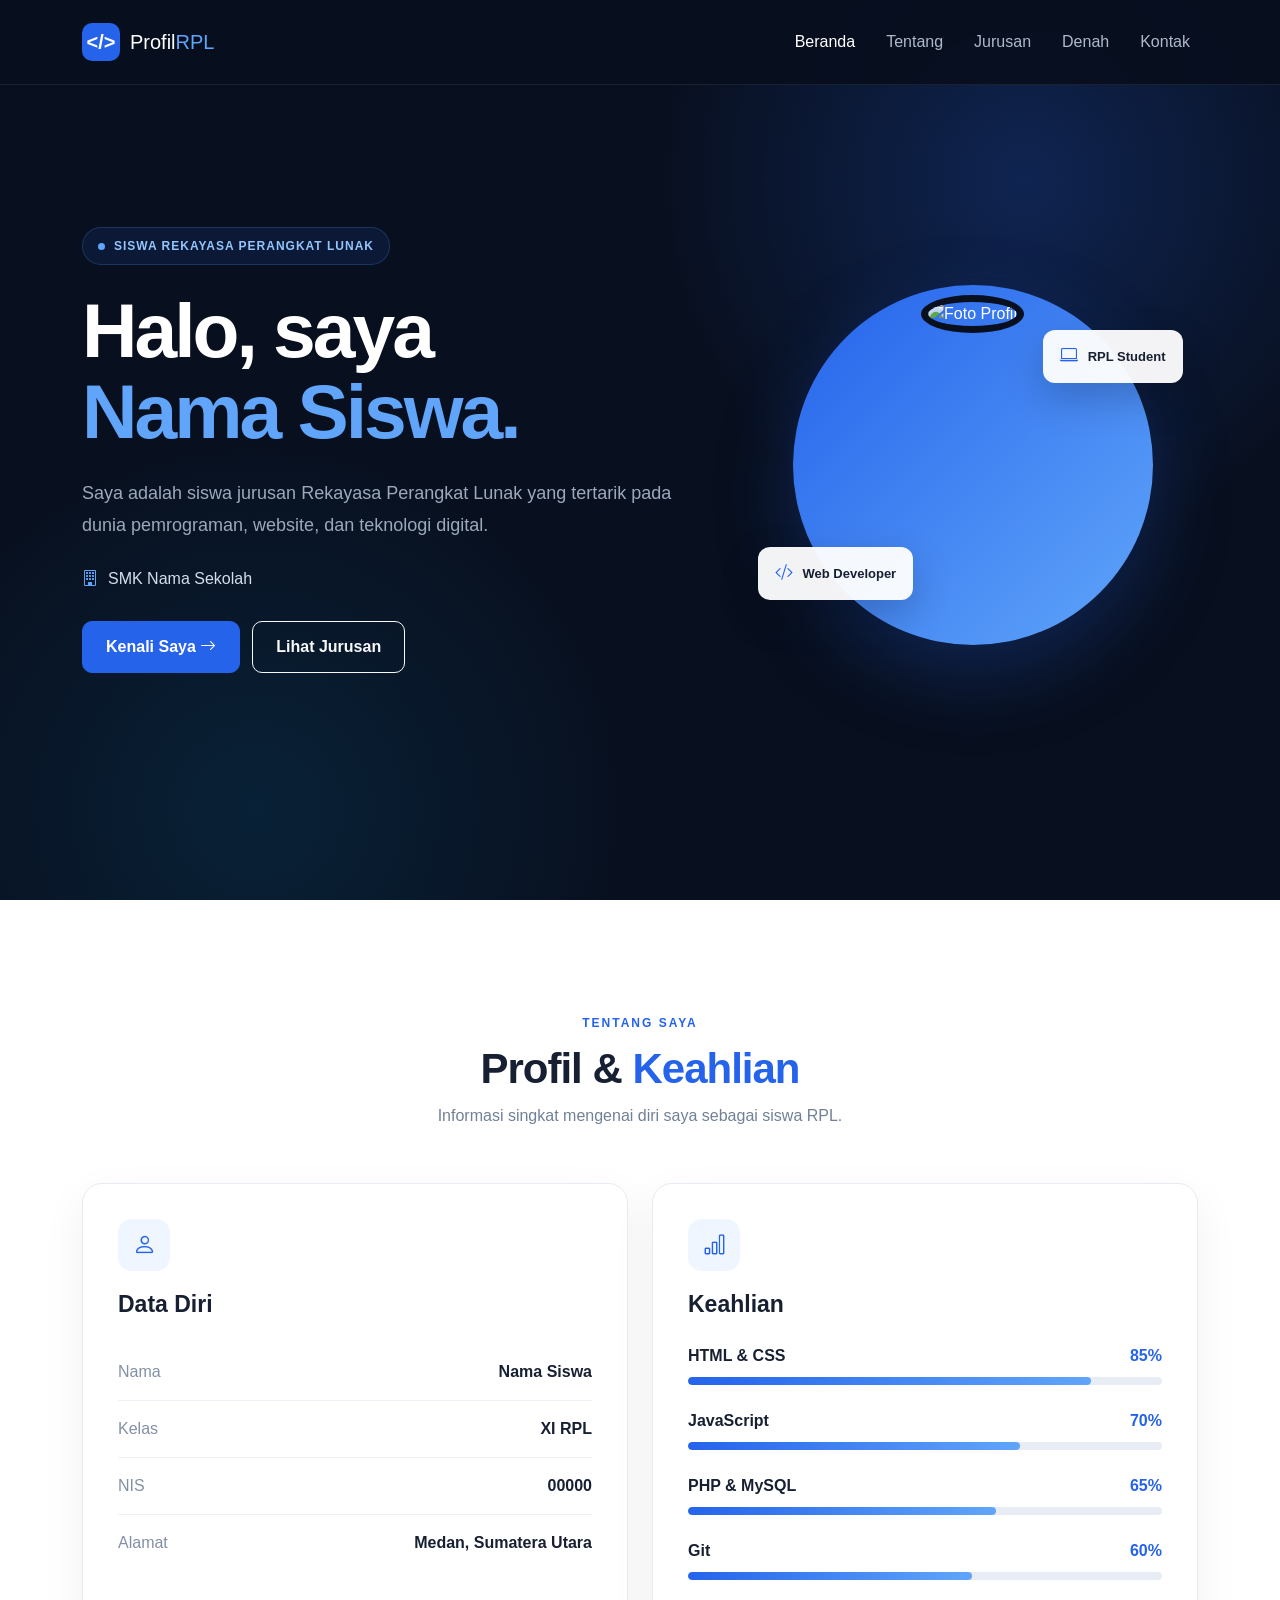
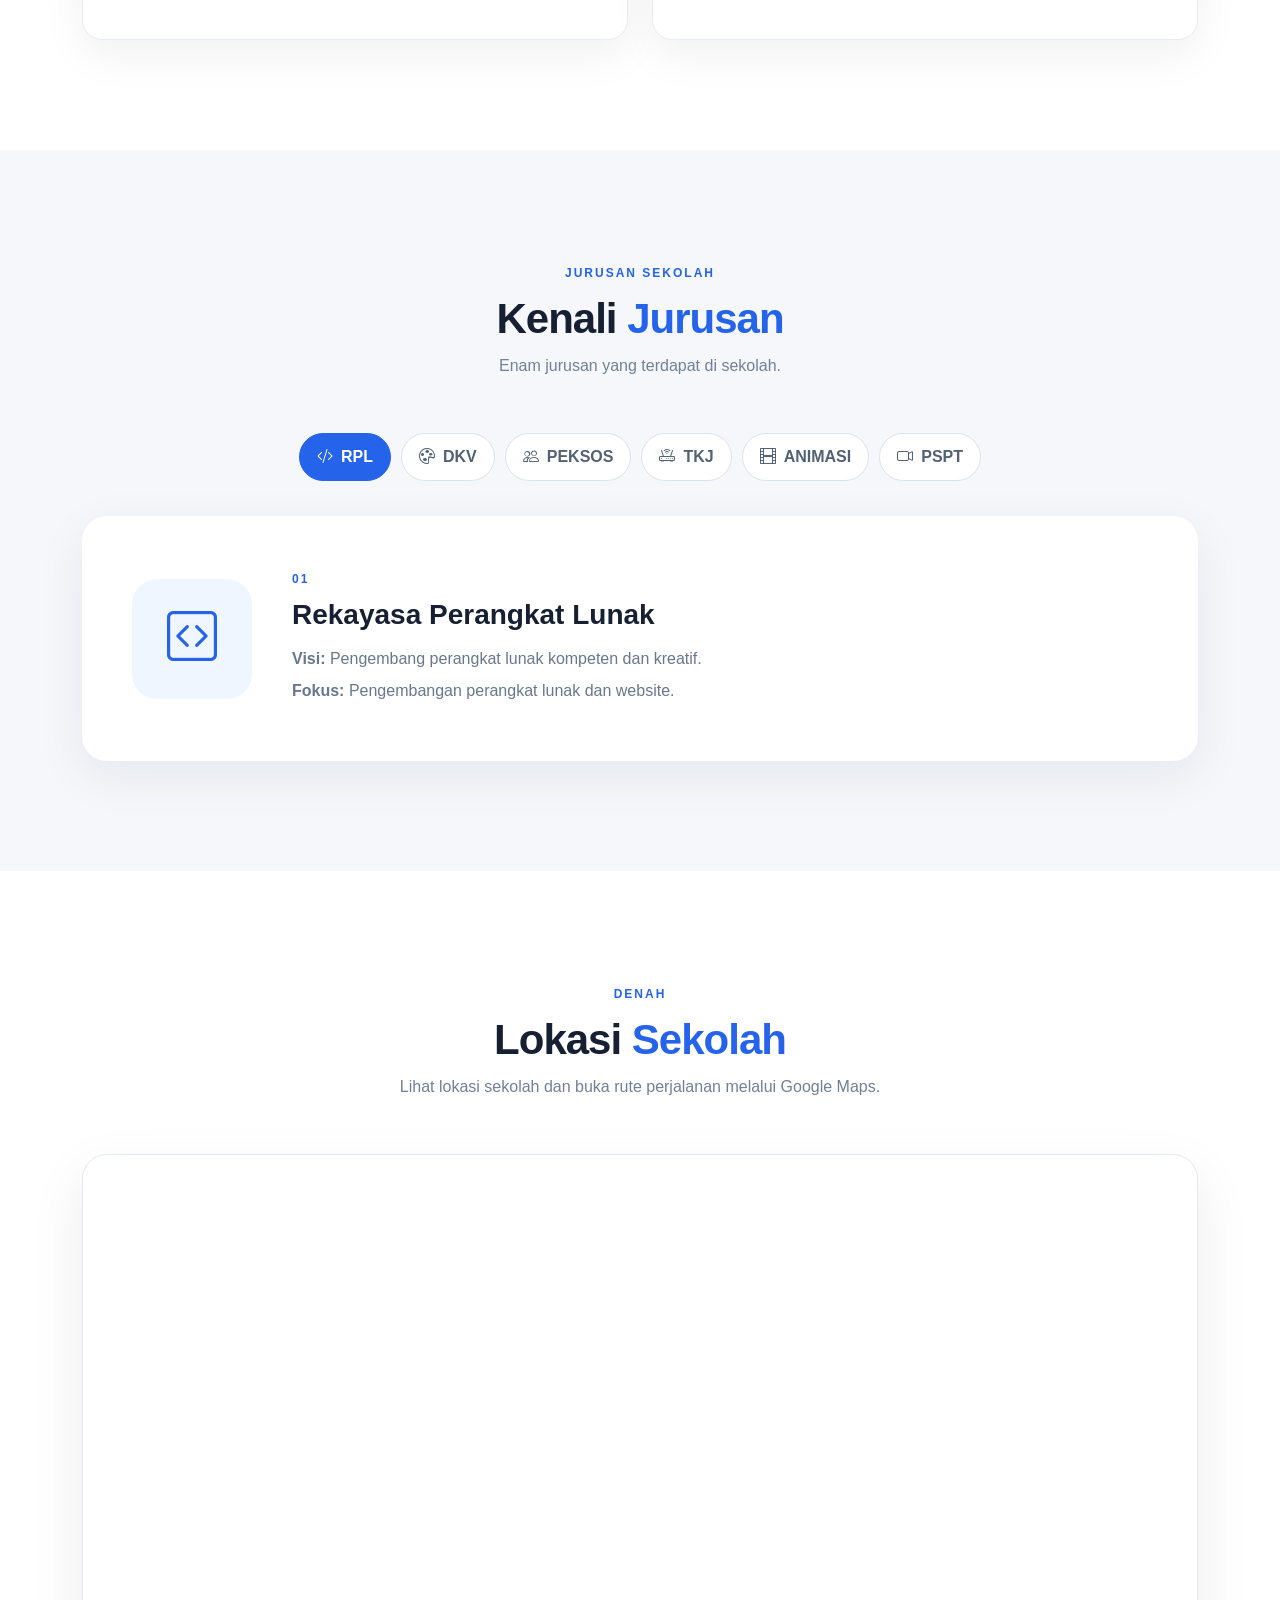
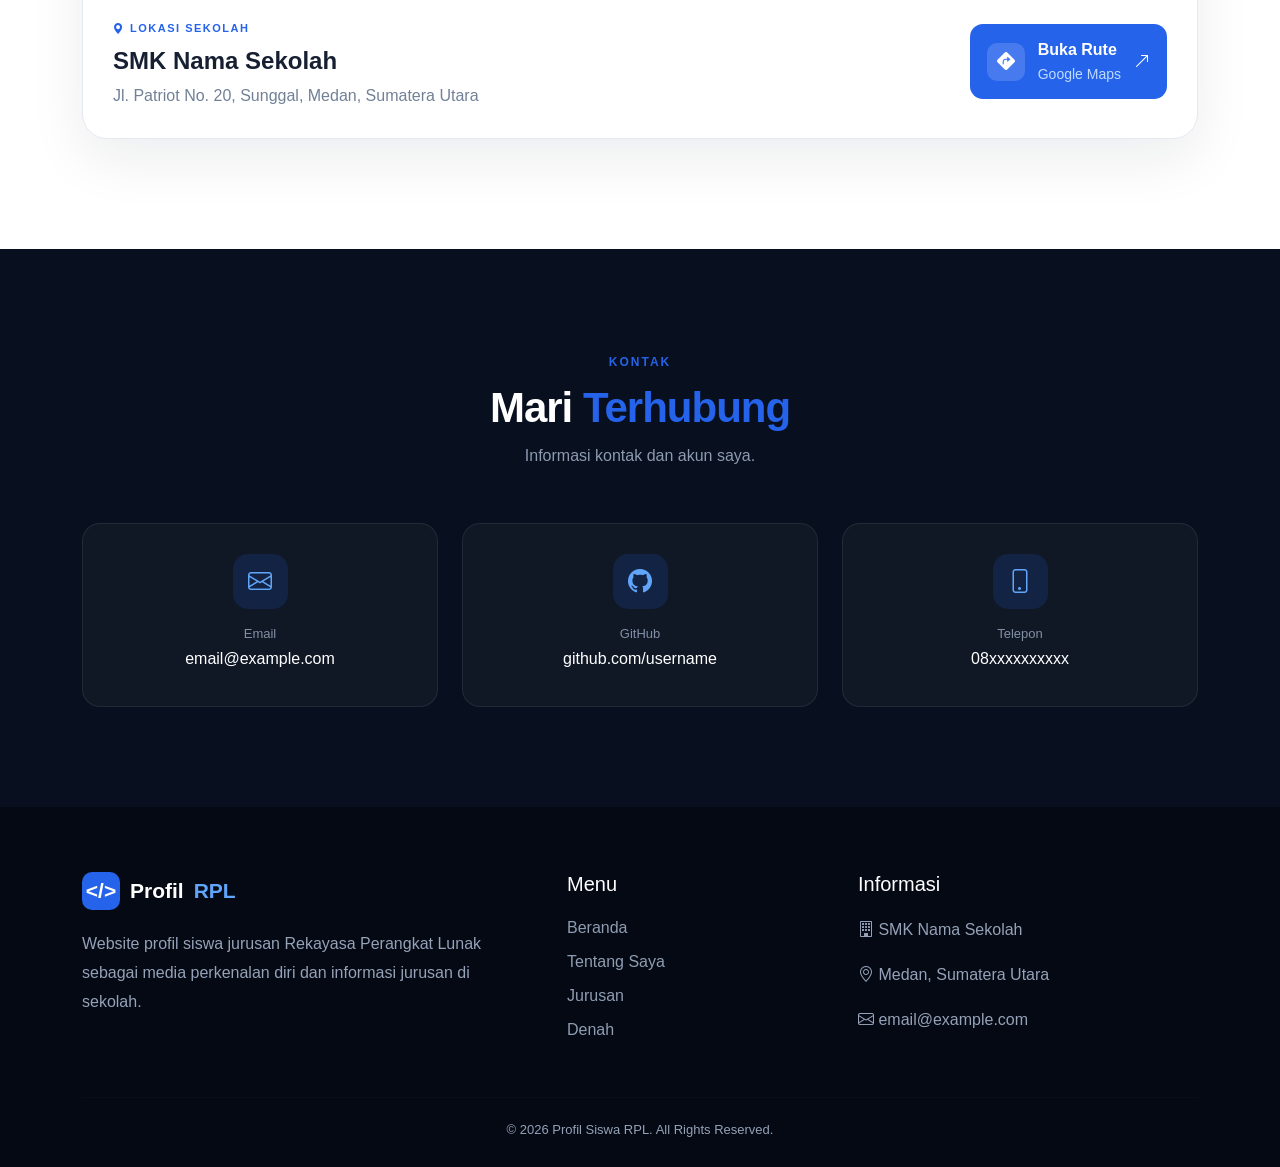
==== index.html @ c24396fe "Add files via upload" ====
<!DOCTYPE html>
<html lang="id">
<head>
    <meta charset="UTF-8">
    <meta name="viewport" content="width=device-width, initial-scale=1.0">

    <title>Profil Siswa RPL</title>

    <!-- Bootstrap -->
    <link
        href="https://cdn.jsdelivr.net/npm/bootstrap@5.3.3/dist/css/bootstrap.min.css"
        rel="stylesheet">

    <!-- Bootstrap Icons -->
    <link
        rel="stylesheet"
        href="https://cdn.jsdelivr.net/npm/bootstrap-icons@1.11.3/font/bootstrap-icons.min.css">

    <!-- CSS -->
    <link rel="stylesheet" href="style.css">
</head>

<body
    data-bs-spy="scroll"
    data-bs-target="#navbar"
    data-bs-offset="90"
    tabindex="0">

    <!-- NAVBAR -->
    <nav id="navbar" class="navbar navbar-expand-lg navbar-dark fixed-top">

        <div class="container">

            <a class="navbar-brand" href="#beranda">
                <span class="logo">
                    &lt;/&gt;
                </span>
                <span>Profil<span class="brand-blue">RPL</span></span>
            </a>

            <button
                class="navbar-toggler"
                type="button"
                data-bs-toggle="collapse"
                data-bs-target="#menu">

                <span class="navbar-toggler-icon"></span>

            </button>

            <div class="collapse navbar-collapse" id="menu">

                <ul class="navbar-nav ms-auto">

                    <li class="nav-item">
                        <a class="nav-link" href="#beranda">
                            Beranda
                        </a>
                    </li>

                    <li class="nav-item">
                        <a class="nav-link" href="#tentang">
                            Tentang
                        </a>
                    </li>

                    <li class="nav-item">
                        <a class="nav-link" href="#jurusan">
                            Jurusan
                        </a>
                    </li>

                    <li class="nav-item">
                        <a class="nav-link" href="#denah">
                            Denah
                        </a>
                    </li>

                    <li class="nav-item">
                        <a class="nav-link" href="#kontak">
                            Kontak
                        </a>
                    </li>

                </ul>

            </div>

        </div>

    </nav>


    <!-- HERO -->
    <section id="beranda" class="hero">

        <div class="container">

            <div class="row align-items-center min-vh-100">

                <div class="col-lg-7">

                    <div class="hero-label">
                        <span class="dot"></span>
                        SISWA REKAYASA PERANGKAT LUNAK
                    </div>

                    <h1>
                        Halo, saya
                        <span>Nama Siswa.</span>
                    </h1>

                    <p class="hero-text">
                        Saya adalah siswa jurusan Rekayasa Perangkat Lunak
                        yang tertarik pada dunia pemrograman, website,
                        dan teknologi digital.
                    </p>

                    <div class="school-info">
                        <i class="bi bi-building"></i>
                        <span>SMK Nama Sekolah</span>
                    </div>

                    <div class="hero-buttons">

                        <a href="#tentang" class="btn btn-primary">
                            Kenali Saya
                            <i class="bi bi-arrow-right"></i>
                        </a>

                        <a href="#jurusan" class="btn btn-outline-light">
                            Lihat Jurusan
                        </a>

                    </div>

                </div>


                <div class="col-lg-5 text-center">

                    <div class="hero-photo">

                        <div class="photo-circle">

                            <img
                                src="https://placehold.co/500x500/png?text=Foto+Profil"
                                alt="Foto Profil">

                        </div>

                        <div class="floating-card card-one">
                            <i class="bi bi-code-slash"></i>
                            <span>Web Developer</span>
                        </div>

                        <div class="floating-card card-two">
                            <i class="bi bi-laptop"></i>
                            <span>RPL Student</span>
                        </div>

                    </div>

                </div>

            </div>

        </div>

    </section>


    <!-- TENTANG -->
    <section id="tentang" class="section">

        <div class="container">

            <div class="section-heading">

                <span>TENTANG SAYA</span>

                <h2>
                    Profil & <strong>Keahlian</strong>
                </h2>

                <p>
                    Informasi singkat mengenai diri saya sebagai siswa RPL.
                </p>

            </div>


            <div class="row g-4">

                <!-- DATA DIRI -->
                <div class="col-lg-6">

                    <div class="modern-card h-100">

                        <div class="card-icon">
                            <i class="bi bi-person"></i>
                        </div>

                        <h3>Data Diri</h3>

                        <div class="data-list">

                            <div class="data-item">
                                <span>Nama</span>
                                <strong>Nama Siswa</strong>
                            </div>

                            <div class="data-item">
                                <span>Kelas</span>
                                <strong>XI RPL</strong>
                            </div>

                            <div class="data-item">
                                <span>NIS</span>
                                <strong>00000</strong>
                            </div>

                            <div class="data-item">
                                <span>Alamat</span>
                                <strong>Medan, Sumatera Utara</strong>
                            </div>

                        </div>

                    </div>

                </div>


                <!-- KEAHLIAN -->
                <div class="col-lg-6">

                    <div class="modern-card h-100">

                        <div class="card-icon">
                            <i class="bi bi-bar-chart"></i>
                        </div>

                        <h3>Keahlian</h3>


                        <div class="skill">

                            <div class="skill-top">
                                <span>HTML & CSS</span>
                                <strong>85%</strong>
                            </div>

                            <div class="skill-bar">
                                <div style="width: 85%;"></div>
                            </div>

                        </div>


                        <div class="skill">

                            <div class="skill-top">
                                <span>JavaScript</span>
                                <strong>70%</strong>
                            </div>

                            <div class="skill-bar">
                                <div style="width: 70%;"></div>
                            </div>

                        </div>


                        <div class="skill">

                            <div class="skill-top">
                                <span>PHP & MySQL</span>
                                <strong>65%</strong>
                            </div>

                            <div class="skill-bar">
                                <div style="width: 65%;"></div>
                            </div>

                        </div>


                        <div class="skill">

                            <div class="skill-top">
                                <span>Git</span>
                                <strong>60%</strong>
                            </div>

                            <div class="skill-bar">
                                <div style="width: 60%;"></div>
                            </div>

                        </div>

                    </div>

                </div>

            </div>

        </div>

    </section>


    <!-- JURUSAN -->
    <section id="jurusan" class="section section-gray">

        <div class="container">

            <div class="section-heading">

                <span>JURUSAN SEKOLAH</span>

                <h2>
                    Kenali <strong>Jurusan</strong>
                </h2>

                <p>
                    Enam jurusan yang terdapat di sekolah.
                </p>

            </div>


            <!-- TAB -->
            <div class="major-tabs">

                <button
                    class="major-tab active"
                    data-bs-toggle="pill"
                    data-bs-target="#rpl">

                    <i class="bi bi-code-slash"></i>
                    RPL

                </button>

                <button
                    class="major-tab"
                    data-bs-toggle="pill"
                    data-bs-target="#dkv">

                    <i class="bi bi-palette"></i>
                    DKV

                </button>

                <button
                    class="major-tab"
                    data-bs-toggle="pill"
                    data-bs-target="#peksos">

                    <i class="bi bi-people"></i>
                    PEKSOS

                </button>

                <button
                    class="major-tab"
                    data-bs-toggle="pill"
                    data-bs-target="#tkj">

                    <i class="bi bi-router"></i>
                    TKJ

                </button>

                <button
                    class="major-tab"
                    data-bs-toggle="pill"
                    data-bs-target="#animasi">

                    <i class="bi bi-film"></i>
                    ANIMASI

                </button>

                <button
                    class="major-tab"
                    data-bs-toggle="pill"
                    data-bs-target="#pspt">

                    <i class="bi bi-camera-video"></i>
                    PSPT

                </button>

            </div>


            <div class="tab-content">


                <!-- RPL -->
                <div class="tab-pane fade show active" id="rpl">

                    <div class="major-content">

                        <div class="major-big-icon">
                            <i class="bi bi-code-square"></i>
                        </div>

                        <div>

                            <span class="major-number">
                                01
                            </span>

                            <h3>
                                Rekayasa Perangkat Lunak
                            </h3>

                            <p>
                                <strong>Visi:</strong>
                                Pengembang perangkat lunak kompeten
                                dan kreatif.
                            </p>

                            <p>
                                <strong>Fokus:</strong>
                                Pengembangan perangkat lunak dan website.
                            </p>

                        </div>

                    </div>

                </div>


                <!-- DKV -->
                <div class="tab-pane fade" id="dkv">

                    <div class="major-content">

                        <div class="major-big-icon">
                            <i class="bi bi-palette"></i>
                        </div>

                        <div>

                            <span class="major-number">
                                02
                            </span>

                            <h3>
                                Desain Komunikasi Visual
                            </h3>

                            <p>
                                <strong>Visi:</strong>
                                Desainer visual kreatif untuk industri kreatif.
                            </p>

                            <p>
                                <strong>Fokus:</strong>
                                Desain visual dan komunikasi kreatif.
                            </p>

                        </div>

                    </div>

                </div>


                <!-- PEKSOS -->
                <div class="tab-pane fade" id="peksos">

                    <div class="major-content">

                        <div class="major-big-icon">
                            <i class="bi bi-people"></i>
                        </div>

                        <div>

                            <span class="major-number">
                                03
                            </span>

                            <h3>
                                Pekerjaan Sosial
                            </h3>

                            <p>
                                <strong>Visi:</strong>
                                Tenaga sosial profesional yang peduli
                                dan berempati.
                            </p>

                            <p>
                                <strong>Fokus:</strong>
                                Pelayanan sosial dan kepedulian masyarakat.
                            </p>

                        </div>

                    </div>

                </div>


                <!-- TKJ -->
                <div class="tab-pane fade" id="tkj">

                    <div class="major-content">

                        <div class="major-big-icon">
                            <i class="bi bi-router"></i>
                        </div>

                        <div>

                            <span class="major-number">
                                04
                            </span>

                            <h3>
                                Teknik Komputer dan Jaringan
                            </h3>

                            <p>
                                <strong>Visi:</strong>
                                Teknisi dan administrator jaringan
                                yang handal.
                            </p>

                            <p>
                                <strong>Fokus:</strong>
                                Komputer, jaringan, dan administrasi jaringan.
                            </p>

                        </div>

                    </div>

                </div>


                <!-- ANIMASI -->
                <div class="tab-pane fade" id="animasi">

                    <div class="major-content">

                        <div class="major-big-icon">
                            <i class="bi bi-film"></i>
                        </div>

                        <div>

                            <span class="major-number">
                                05
                            </span>

                            <h3>
                                Animasi
                            </h3>

                            <p>
                                <strong>Visi:</strong>
                                Animator kreatif dan produktif.
                            </p>

                            <p>
                                <strong>Fokus:</strong>
                                Pembuatan animasi dan karya visual bergerak.
                            </p>

                        </div>

                    </div>

                </div>


                <!-- PSPT -->
                <div class="tab-pane fade" id="pspt">

                    <div class="major-content">

                        <div class="major-big-icon">
                            <i class="bi bi-camera-video"></i>
                        </div>

                        <div>

                            <span class="major-number">
                                06
                            </span>

                            <h3>
                                Produksi Siaran Program Televisi
                            </h3>

                            <p>
                                <strong>Visi:</strong>
                                Insan pertelevisian profesional
                                dan beretika.
                            </p>

                            <p>
                                <strong>Fokus:</strong>
                                Produksi dan penyiaran program televisi.
                            </p>

                        </div>

                    </div>

                </div>

            </div>

        </div>

    </section>


    <!-- DENAH -->
    <section id="denah" class="section">

        <div class="container">

            <div class="section-heading">

                <span>DENAH</span>

                <h2>
                    Lokasi <strong>Sekolah</strong>
                </h2>

                <p>
                    Lihat lokasi sekolah dan buka rute perjalanan
                    melalui Google Maps.
                </p>

            </div>


            <div class="map-card">

                <!-- MAP -->
                <div class="map-container">

                    <iframe
                        src="https://www.google.com/maps?q=Jl.+Patriot+No.+20,+Sunggal,+Medan,+Sumatera+Utara&output=embed"
                        loading="lazy"
                        allowfullscreen
                        referrerpolicy="no-referrer-when-downgrade">
                    </iframe>

                </div>


                <div class="map-info">

                    <div>

                        <span class="map-label">
                            <i class="bi bi-geo-alt-fill"></i>
                            LOKASI SEKOLAH
                        </span>

                        <h3>
                            SMK Nama Sekolah
                        </h3>

                        <p>
                            Jl. Patriot No. 20, Sunggal,
                            Medan, Sumatera Utara
                        </p>

                    </div>


                    <!--
                        Google Maps Directions
                        Origin dibuat lebih umum untuk menjaga privasi.
                    -->

                    <a
                        href="https://www.google.com/maps/dir/?api=1&amp;origin=Budi%20Luhur%2C%20Medan%2C%20Sumatera%20Utara&amp;destination=Jl.%20Patriot%20No.%2020%2C%20Sunggal%2C%20Medan%2C%20Sumatera%20Utara&amp;travelmode=driving"
                        class="map-button">

                        <span>
                            <i class="bi bi-sign-turn-right-fill"></i>
                        </span>

                        <div>
                            <strong>Buka Rute</strong>
                            <small>Google Maps</small>
                        </div>

                        <i class="bi bi-arrow-up-right"></i>

                    </a>

                </div>

            </div>

        </div>

    </section>


    <!-- KONTAK -->
    <section id="kontak" class="contact-section">

        <div class="container">

            <div class="section-heading light">

                <span>KONTAK</span>

                <h2>
                    Mari <strong>Terhubung</strong>
                </h2>

                <p>
                    Informasi kontak dan akun saya.
                </p>

            </div>


            <div class="row g-4">


                <div class="col-md-4">

                    <div class="contact-card">

                        <i class="bi bi-envelope"></i>

                        <span>Email</span>

                        <h5>
                            email@example.com
                        </h5>

                    </div>

                </div>


                <div class="col-md-4">

                    <div class="contact-card">

                        <i class="bi bi-github"></i>

                        <span>GitHub</span>

                        <h5>
                            github.com/username
                        </h5>

                    </div>

                </div>


                <div class="col-md-4">

                    <div class="contact-card">

                        <i class="bi bi-phone"></i>

                        <span>Telepon</span>

                        <h5>
                            08xxxxxxxxxx
                        </h5>

                    </div>

                </div>

            </div>

        </div>

    </section>


    <!-- FOOTER -->
    <footer>

        <div class="container">

            <div class="row g-5">


                <div class="col-lg-5">

                    <a class="footer-logo" href="#beranda">

                        <span class="logo">
                            &lt;/&gt;
                        </span>

                        Profil<span>RPL</span>

                    </a>

                    <p>
                        Website profil siswa jurusan Rekayasa Perangkat Lunak
                        sebagai media perkenalan diri dan informasi jurusan
                        di sekolah.
                    </p>

                </div>


                <div class="col-lg-3">

                    <h5>
                        Menu
                    </h5>

                    <a href="#beranda">
                        Beranda
                    </a>

                    <a href="#tentang">
                        Tentang Saya
                    </a>

                    <a href="#jurusan">
                        Jurusan
                    </a>

                    <a href="#denah">
                        Denah
                    </a>

                </div>


                <div class="col-lg-4">

                    <h5>
                        Informasi
                    </h5>

                    <p>
                        <i class="bi bi-building"></i>
                        SMK Nama Sekolah
                    </p>

                    <p>
                        <i class="bi bi-geo-alt"></i>
                        Medan, Sumatera Utara
                    </p>

                    <p>
                        <i class="bi bi-envelope"></i>
                        email@example.com
                    </p>

                </div>

            </div>


            <hr>


            <p class="copyright">
                © 2026 Profil Siswa RPL.
                All Rights Reserved.
            </p>

        </div>

    </footer>


    <!-- Bootstrap JS -->
    <script
        src="https://cdn.jsdelivr.net/npm/bootstrap@5.3.3/dist/js/bootstrap.bundle.min.js">
    </script>

</body>
</html>
---- style.css ----
/* =========================
   GLOBAL
========================= */

html {
    scroll-behavior: smooth;
}

body {
    margin: 0;
    font-family: "Segoe UI", Arial, sans-serif;
    color: #172033;
    background: #ffffff;
}

section {
    scroll-margin-top: 80px;
}


/* =========================
   NAVBAR
========================= */

.navbar {
    padding: 18px 0;
    background: rgba(8, 15, 30, 0.92);
    backdrop-filter: blur(14px);
    border-bottom: 1px solid rgba(255, 255, 255, 0.08);
}

.navbar-brand {
    display: flex;
    align-items: center;
    gap: 10px;
    color: white;
    font-size: 20px;
}

.logo {
    display: inline-flex;
    align-items: center;
    justify-content: center;
    width: 38px;
    height: 38px;
    border-radius: 10px;
    background: #2563eb;
    color: white;
    font-weight: 800;
}

.brand-blue {
    color: #60a5fa;
}

.nav-link {
    color: #aeb9ca !important;
    margin-left: 15px;
    font-weight: 500;
    transition: 0.3s;
}

.nav-link:hover,
.nav-link.active {
    color: white !important;
}


/* =========================
   HERO
========================= */

.hero {
    min-height: 100vh;
    color: white;

    background:
        radial-gradient(
            circle at 80% 20%,
            rgba(37, 99, 235, 0.25),
            transparent 30%
        ),
        radial-gradient(
            circle at 20% 90%,
            rgba(14, 165, 233, 0.12),
            transparent 30%
        ),
        #080f1e;
}

.hero-label {
    display: inline-flex;
    align-items: center;
    gap: 9px;
    padding: 9px 15px;
    border-radius: 50px;
    color: #93c5fd;
    background: rgba(37, 99, 235, 0.12);
    border: 1px solid rgba(96, 165, 250, 0.2);
    font-size: 12px;
    font-weight: 700;
    letter-spacing: 1px;
    margin-bottom: 25px;
}

.dot {
    width: 7px;
    height: 7px;
    border-radius: 50%;
    background: #60a5fa;
}

.hero h1 {
    font-size: clamp(45px, 6vw, 78px);
    line-height: 1.05;
    font-weight: 800;
    letter-spacing: -3px;
}

.hero h1 span {
    display: block;
    color: #60a5fa;
}

.hero-text {
    max-width: 600px;
    margin: 25px 0;
    color: #9ca9bc;
    font-size: 18px;
    line-height: 1.8;
}

.school-info {
    display: flex;
    align-items: center;
    gap: 10px;
    color: #d5ddeb;
    margin-bottom: 30px;
}

.school-info i {
    color: #60a5fa;
}

.hero-buttons {
    display: flex;
    gap: 12px;
    flex-wrap: wrap;
}

.hero-buttons .btn {
    padding: 13px 23px;
    border-radius: 10px;
    font-weight: 600;
}

.btn-primary {
    background: #2563eb;
    border-color: #2563eb;
}

.btn-primary:hover {
    background: #1d4ed8;
    border-color: #1d4ed8;
}


/* =========================
   HERO PHOTO
========================= */

.hero-photo {
    position: relative;
    display: inline-block;
    margin-top: 30px;
}

.photo-circle {
    width: 360px;
    height: 360px;
    padding: 10px;
    border-radius: 50%;
    background: linear-gradient(
        135deg,
        #2563eb,
        #60a5fa
    );
    box-shadow: 0 30px 80px rgba(37, 99, 235, 0.25);
}

.photo-circle img {
    width: 100%;
    height: 100%;
    object-fit: cover;
    border-radius: 50%;
    border: 7px solid #080f1e;
}

.floating-card {
    position: absolute;
    display: flex;
    align-items: center;
    gap: 10px;
    padding: 13px 17px;
    border-radius: 12px;
    background: rgba(255, 255, 255, 0.95);
    color: #172033;
    box-shadow: 0 15px 40px rgba(0, 0, 0, 0.2);
    font-size: 13px;
    font-weight: 700;
}

.floating-card i {
    color: #2563eb;
    font-size: 18px;
}

.card-one {
    left: -35px;
    bottom: 45px;
}

.card-two {
    right: -30px;
    top: 45px;
}


/* =========================
   SECTION
========================= */

.section {
    padding: 110px 0;
}

.section-gray {
    background: #f5f7fb;
}

.section-heading {
    text-align: center;
    margin-bottom: 55px;
}

.section-heading > span {
    color: #2563eb;
    font-size: 12px;
    font-weight: 800;
    letter-spacing: 2px;
}

.section-heading h2 {
    margin: 10px 0;
    font-size: 42px;
    font-weight: 800;
    letter-spacing: -1px;
}

.section-heading h2 strong {
    color: #2563eb;
}

.section-heading p {
    color: #718096;
}


/* =========================
   MODERN CARD
========================= */

.modern-card {
    padding: 35px;
    border: 1px solid #e7ebf2;
    border-radius: 20px;
    background: white;
    box-shadow: 0 15px 45px rgba(15, 23, 42, 0.06);
    transition: 0.3s;
}

.modern-card:hover {
    transform: translateY(-5px);
    box-shadow: 0 20px 50px rgba(15, 23, 42, 0.1);
}

.card-icon {
    display: flex;
    align-items: center;
    justify-content: center;
    width: 52px;
    height: 52px;
    margin-bottom: 20px;
    border-radius: 14px;
    background: #eff6ff;
    color: #2563eb;
    font-size: 23px;
}

.modern-card h3 {
    margin-bottom: 25px;
    font-size: 23px;
    font-weight: 750;
}


/* =========================
   DATA DIRI
========================= */

.data-item {
    display: flex;
    justify-content: space-between;
    gap: 20px;
    padding: 16px 0;
    border-bottom: 1px solid #edf0f5;
}

.data-item:last-child {
    border-bottom: 0;
}

.data-item span {
    color: #8290a5;
}

.data-item strong {
    text-align: right;
}


/* =========================
   SKILL
========================= */

.skill {
    margin-bottom: 24px;
}

.skill-top {
    display: flex;
    justify-content: space-between;
    margin-bottom: 9px;
}

.skill-top span {
    font-weight: 600;
}

.skill-top strong {
    color: #2563eb;
}

.skill-bar {
    height: 8px;
    overflow: hidden;
    border-radius: 20px;
    background: #e8edf5;
}

.skill-bar div {
    height: 100%;
    border-radius: 20px;
    background: linear-gradient(
        90deg,
        #2563eb,
        #60a5fa
    );
}


/* =========================
   JURUSAN
========================= */

.major-tabs {
    display: flex;
    justify-content: center;
    flex-wrap: wrap;
    gap: 10px;
    margin-bottom: 35px;
}

.major-tab {
    display: flex;
    align-items: center;
    gap: 8px;
    padding: 11px 17px;
    border: 1px solid #dce3ed;
    border-radius: 50px;
    background: white;
    color: #526174;
    font-weight: 650;
    transition: 0.3s;
}

.major-tab:hover {
    border-color: #2563eb;
    color: #2563eb;
}

.major-tab.active {
    border-color: #2563eb;
    background: #2563eb;
    color: white;
}

.major-content {
    display: flex;
    align-items: center;
    gap: 40px;
    padding: 50px;
    border-radius: 25px;
    background: white;
    box-shadow: 0 15px 50px rgba(15, 23, 42, 0.07);
}

.major-big-icon {
    display: flex;
    flex-shrink: 0;
    align-items: center;
    justify-content: center;
    width: 120px;
    height: 120px;
    border-radius: 25px;
    background: #eff6ff;
    color: #2563eb;
    font-size: 50px;
}

.major-number {
    color: #2563eb;
    font-size: 12px;
    font-weight: 800;
    letter-spacing: 2px;
}

.major-content h3 {
    margin: 8px 0 15px;
    font-size: 28px;
    font-weight: 800;
}

.major-content p {
    margin-bottom: 8px;
    color: #69778c;
}


/* =========================
   GOOGLE MAPS
========================= */

.map-card {
    overflow: hidden;
    border-radius: 25px;
    background: white;
    border: 1px solid #e4e9f1;
    box-shadow: 0 20px 55px rgba(15, 23, 42, 0.08);
}

.map-container {
    width: 100%;
    height: 430px;
}

.map-container iframe {
    width: 100%;
    height: 100%;
    border: 0;
}

.map-info {
    display: flex;
    align-items: center;
    justify-content: space-between;
    gap: 30px;
    padding: 30px;
}

.map-label {
    color: #2563eb;
    font-size: 11px;
    font-weight: 800;
    letter-spacing: 1.5px;
}

.map-info h3 {
    margin: 8px 0;
    font-size: 24px;
    font-weight: 800;
}

.map-info p {
    margin: 0;
    color: #718096;
}

.map-button {
    display: flex;
    align-items: center;
    gap: 13px;
    min-width: 190px;
    padding: 14px 17px;
    border-radius: 13px;
    background: #2563eb;
    color: white;
    text-decoration: none;
    transition: 0.3s;
}

.map-button:hover {
    background: #1d4ed8;
    color: white;
    transform: translateY(-2px);
}

.map-button > span {
    display: flex;
    align-items: center;
    justify-content: center;
    width: 38px;
    height: 38px;
    border-radius: 10px;
    background: rgba(255, 255, 255, 0.15);
}

.map-button > span i {
    font-size: 18px;
}

.map-button div {
    flex: 1;
}

.map-button strong,
.map-button small {
    display: block;
}

.map-button small {
    margin-top: 2px;
    color: #bfdbfe;
}


/* =========================
   CONTACT
========================= */

.contact-section {
    padding: 100px 0;
    background: #080f1e;
    color: white;
}

.section-heading.light p {
    color: #8d9ab0;
}

.contact-card {
    padding: 30px;
    text-align: center;
    border: 1px solid rgba(255,255,255,0.08);
    border-radius: 18px;
    background: rgba(255,255,255,0.035);
}

.contact-card > i {
    display: inline-flex;
    align-items: center;
    justify-content: center;
    width: 55px;
    height: 55px;
    border-radius: 15px;
    background: rgba(37,99,235,0.15);
    color: #60a5fa;
    font-size: 24px;
}

.contact-card span {
    display: block;
    margin-top: 15px;
    color: #8290a5;
    font-size: 13px;
}

.contact-card h5 {
    margin-top: 6px;
    font-size: 16px;
}


/* =========================
   FOOTER
========================= */

footer {
    padding: 65px 0 25px;
    background: #040914;
    color: #95a2b7;
}

.footer-logo {
    display: inline-flex;
    align-items: center;
    gap: 10px;
    margin-bottom: 20px;
    color: white;
    text-decoration: none;
    font-size: 21px;
    font-weight: 700;
}

.footer-logo span:last-child {
    color: #60a5fa;
}

footer h5 {
    margin-bottom: 20px;
    color: white;
}

footer p {
    max-width: 450px;
    line-height: 1.8;
}

footer a:not(.footer-logo) {
    display: block;
    width: fit-content;
    margin-bottom: 10px;
    color: #8f9db2;
    text-decoration: none;
}

footer a:not(.footer-logo):hover {
    color: white;
}

footer hr {
    margin: 45px 0 20px;
    border-color: rgba(255,255,255,0.08);
}

.copyright {
    max-width: none;
    text-align: center;
    margin: 0;
    font-size: 13px;
}


/* =========================
   RESPONSIVE
========================= */

@media (max-width: 991px) {

    .navbar {
        padding: 14px 0;
    }

    .nav-link {
        margin-left: 0;
        padding: 10px 0;
    }

    .hero {
        padding-top: 100px;
    }

    .hero h1 {
        font-size: 55px;
    }

    .hero-photo {
        margin-top: 70px;
    }

    .photo-circle {
        width: 300px;
        height: 300px;
    }

    .card-one {
        left: -10px;
    }

    .card-two {
        right: -10px;
    }

    .map-info {
        align-items: stretch;
        flex-direction: column;
    }

}

@media (max-width: 767px) {

    .section {
        padding: 80px 0;
    }

    .section-heading h2 {
        font-size: 34px;
    }

    .hero {
        text-align: center;
    }

    .hero-text {
        margin-left: auto;
        margin-right: auto;
        font-size: 16px;
    }

    .school-info {
        justify-content: center;
    }

    .hero-buttons {
        justify-content: center;
    }

    .photo-circle {
        width: 250px;
        height: 250px;
    }

    .floating-card {
        font-size: 11px;
        padding: 10px 12px;
    }

    .major-content {
        flex-direction: column;
        text-align: center;
        padding: 35px 25px;
    }

    .major-content h3 {
        font-size: 24px;
    }

    .map-container {
        height: 300px;
    }

}

@media (max-width: 500px) {

    .hero h1 {
        font-size: 43px;
    }

    .photo-circle {
        width: 220px;
        height: 220px;
    }

    .card-one {
        left: -15px;
        bottom: 20px;
    }

    .card-two {
        right: -15px;
        top: 20px;
    }

    .data-item {
        flex-direction: column;
        gap: 5px;
    }

    .data-item strong {
        text-align: left;
    }

    .major-tabs {
        justify-content: flex-start;
        overflow-x: auto;
        flex-wrap: nowrap;
        padding-bottom: 5px;
    }

    .major-tab {
        flex-shrink: 0;
    }

}
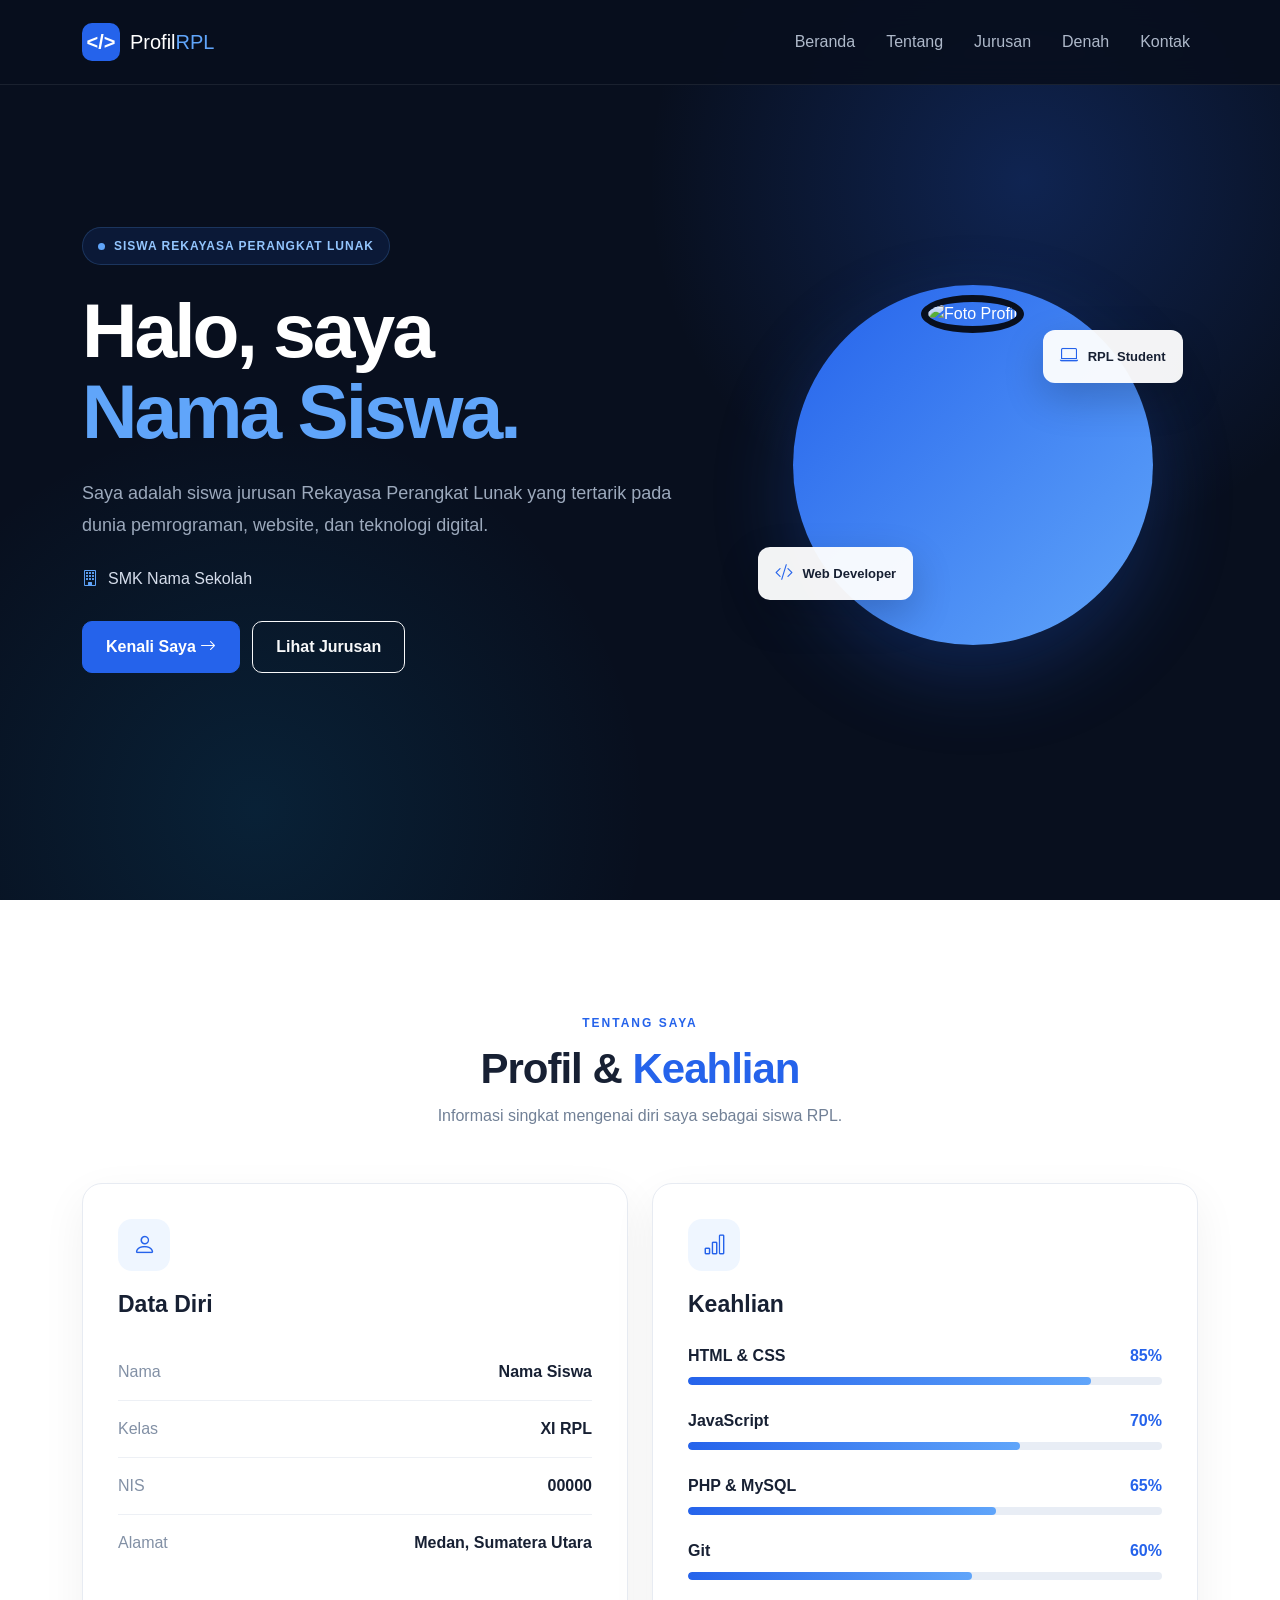
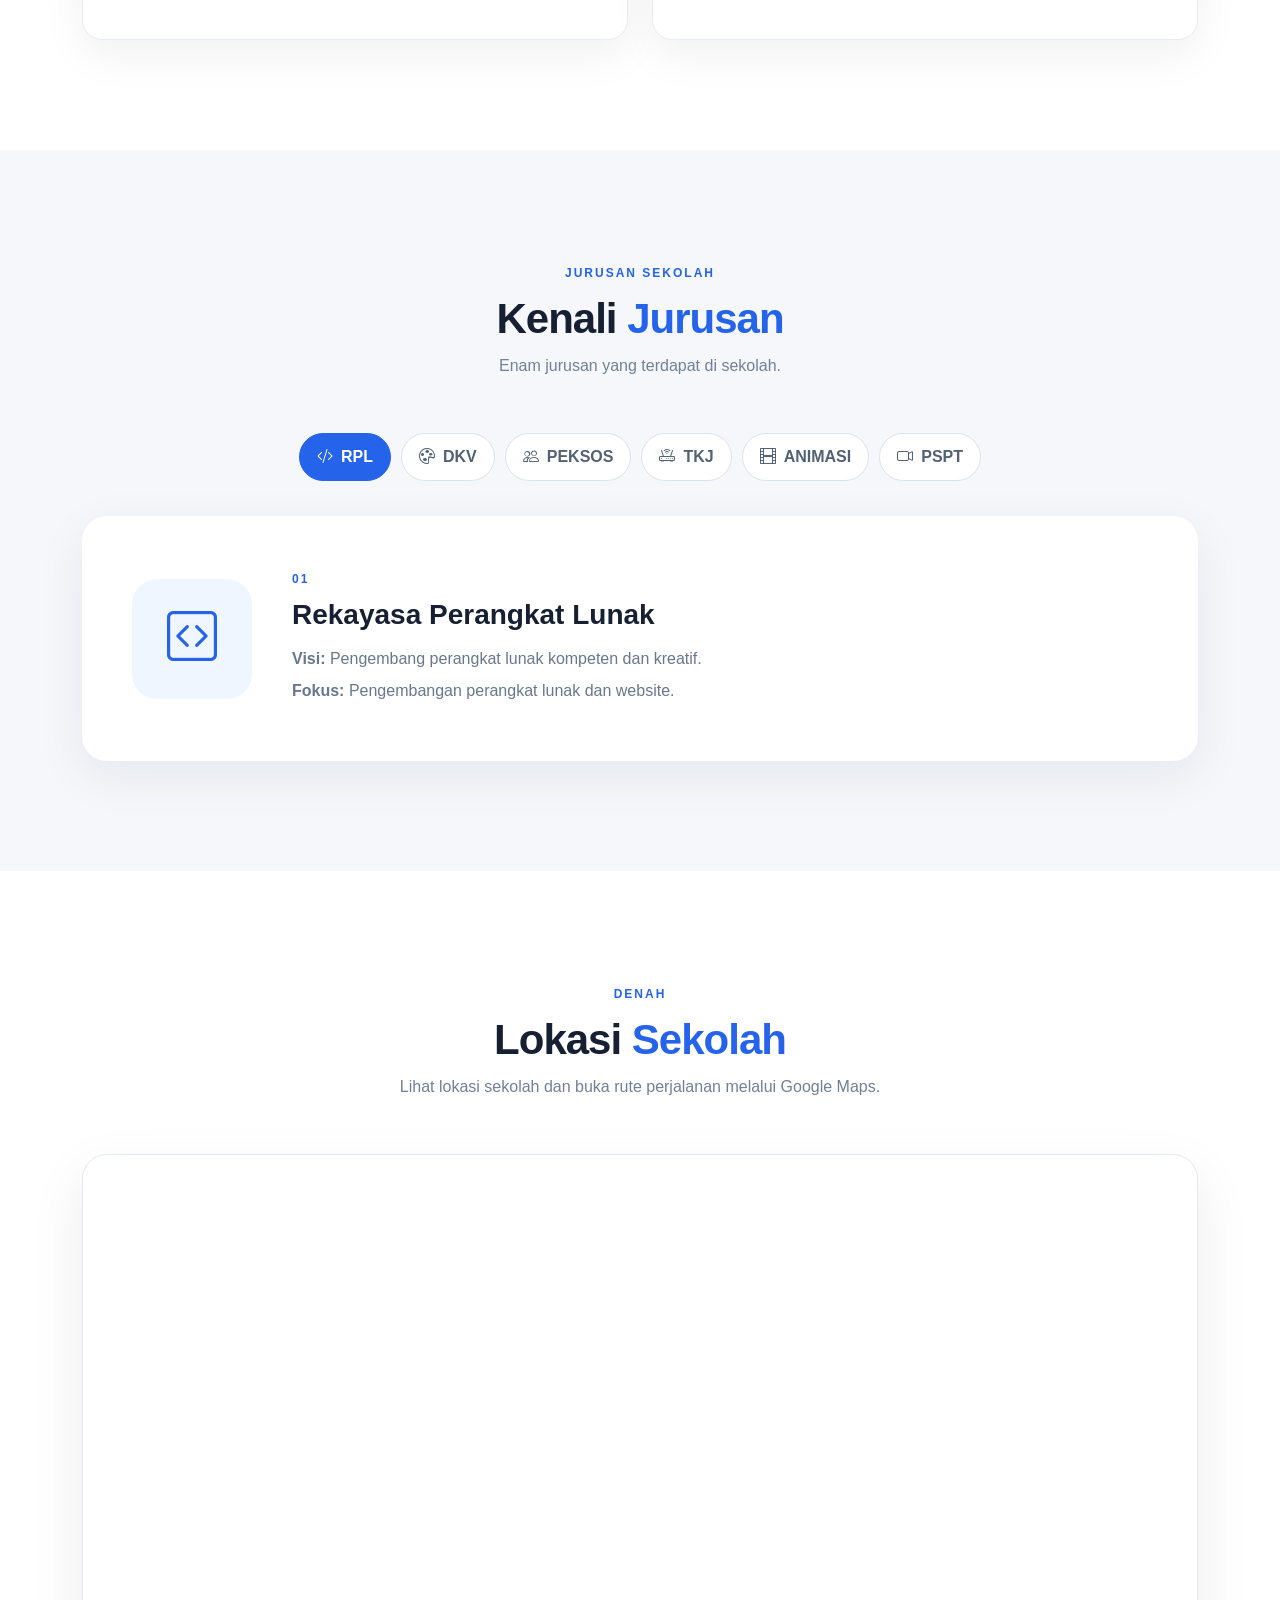
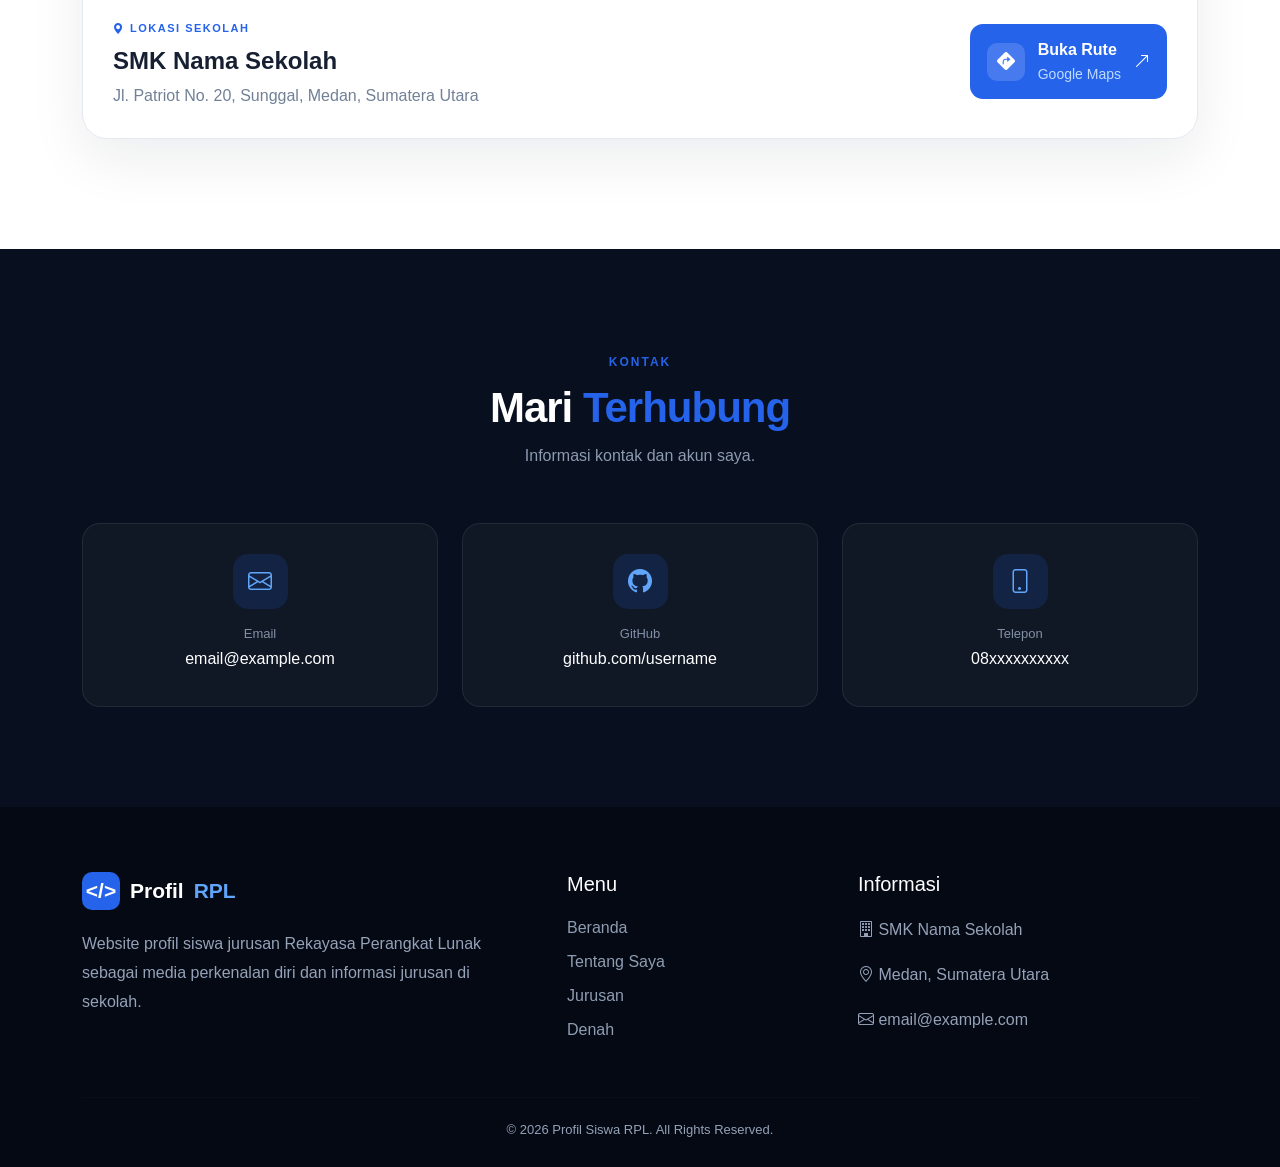
==== commit 09a28276: "Update index.html" ====
--- a/index.html
+++ b/index.html
@@ -652,7 +652,7 @@
                 <div class="map-container">
 
                     <iframe
-                        src="https://www.google.com/maps?q=Jl.+Patriot+No.+20,+Sunggal,+Medan,+Sumatera+Utara&output=embed"
+                        src="https://maps.app.goo.gl/RRrRrutssqwMEGZd9?g_st=ac"
                         loading="lazy"
                         allowfullscreen
                         referrerpolicy="no-referrer-when-downgrade">
@@ -688,7 +688,7 @@
                     -->
 
                     <a
-                        href="https://www.google.com/maps/dir/?api=1&amp;origin=Budi%20Luhur%2C%20Medan%2C%20Sumatera%20Utara&amp;destination=Jl.%20Patriot%20No.%2020%2C%20Sunggal%2C%20Medan%2C%20Sumatera%20Utara&amp;travelmode=driving"
+                        href="https://maps.app.goo.gl/WHaT3FMYKtYvC4po6%20No.%2020%2C%20Sunggal%2C%20Medan%2C%20Sumatera%20Utara&amp;travelmode=driving"
                         class="map-button">
 
                         <span>
@@ -892,4 +892,4 @@
     </script>
 
 </body>
-</html>+</html>
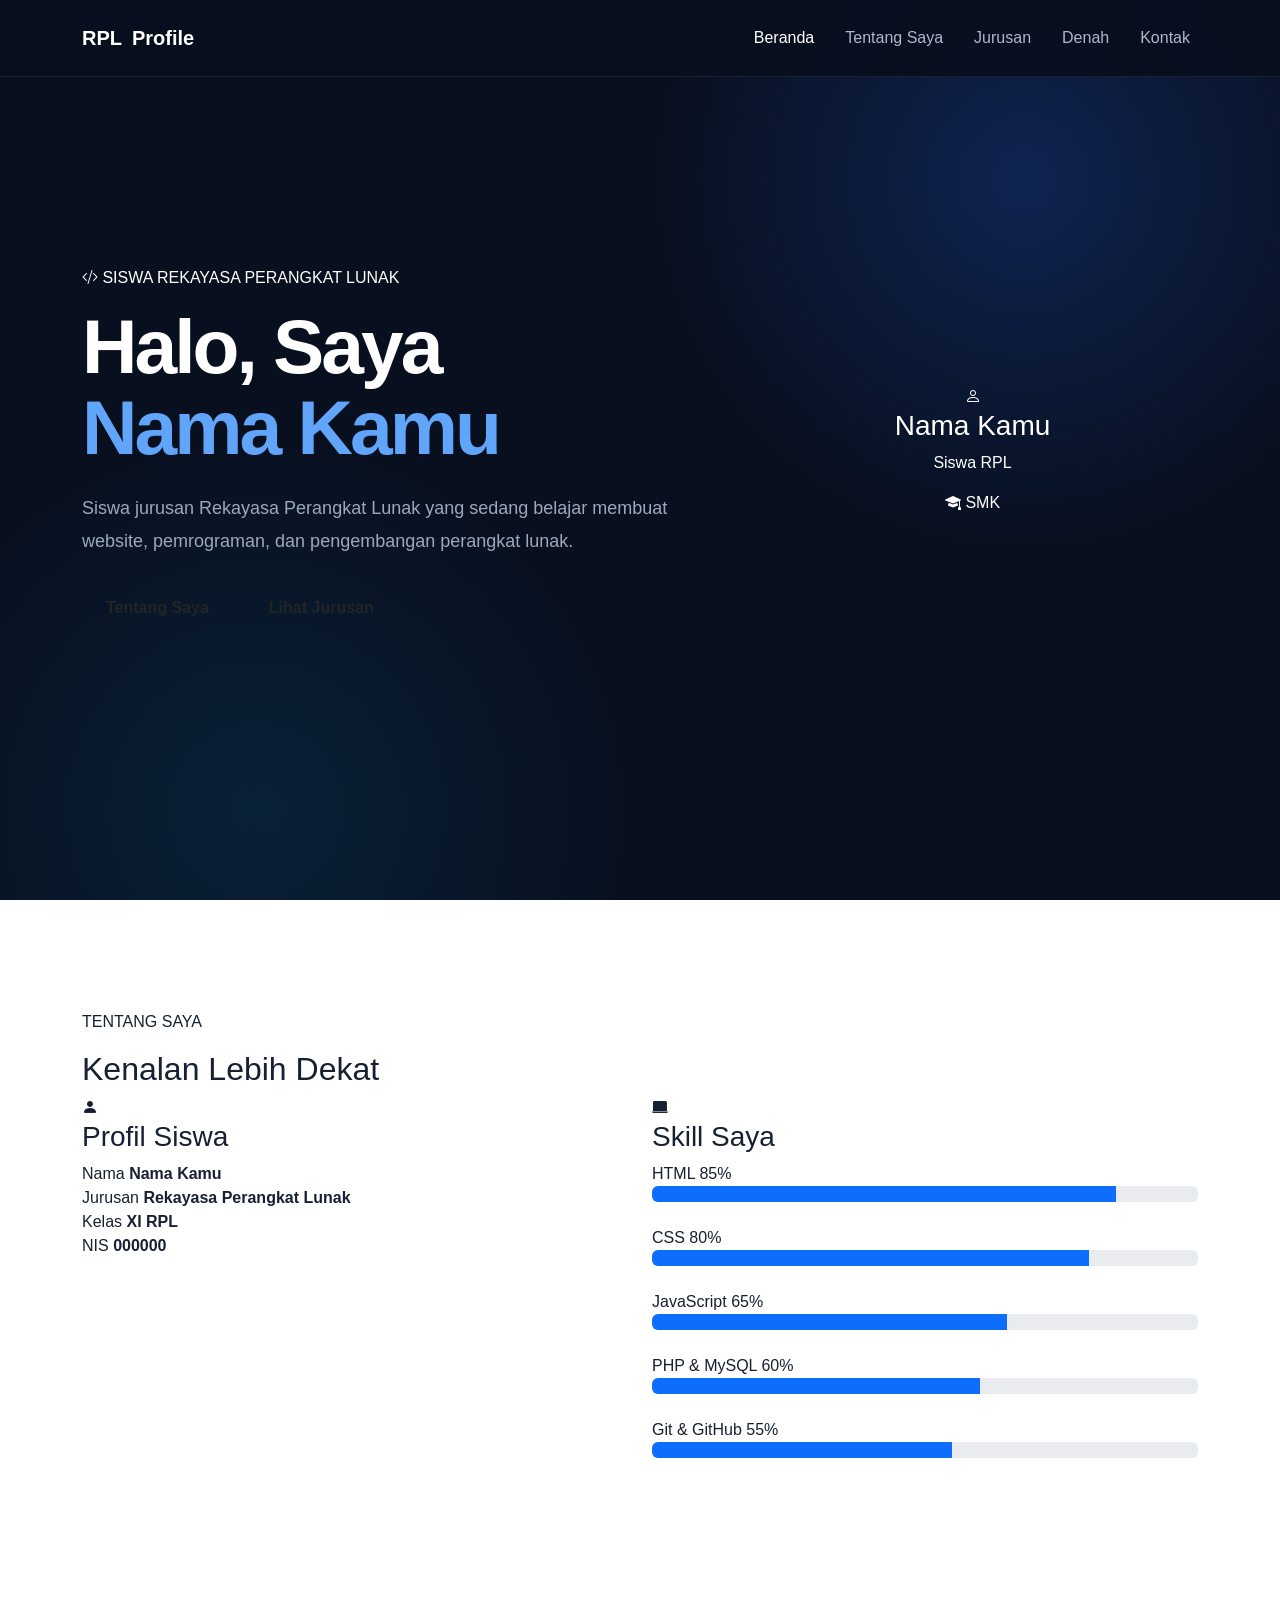
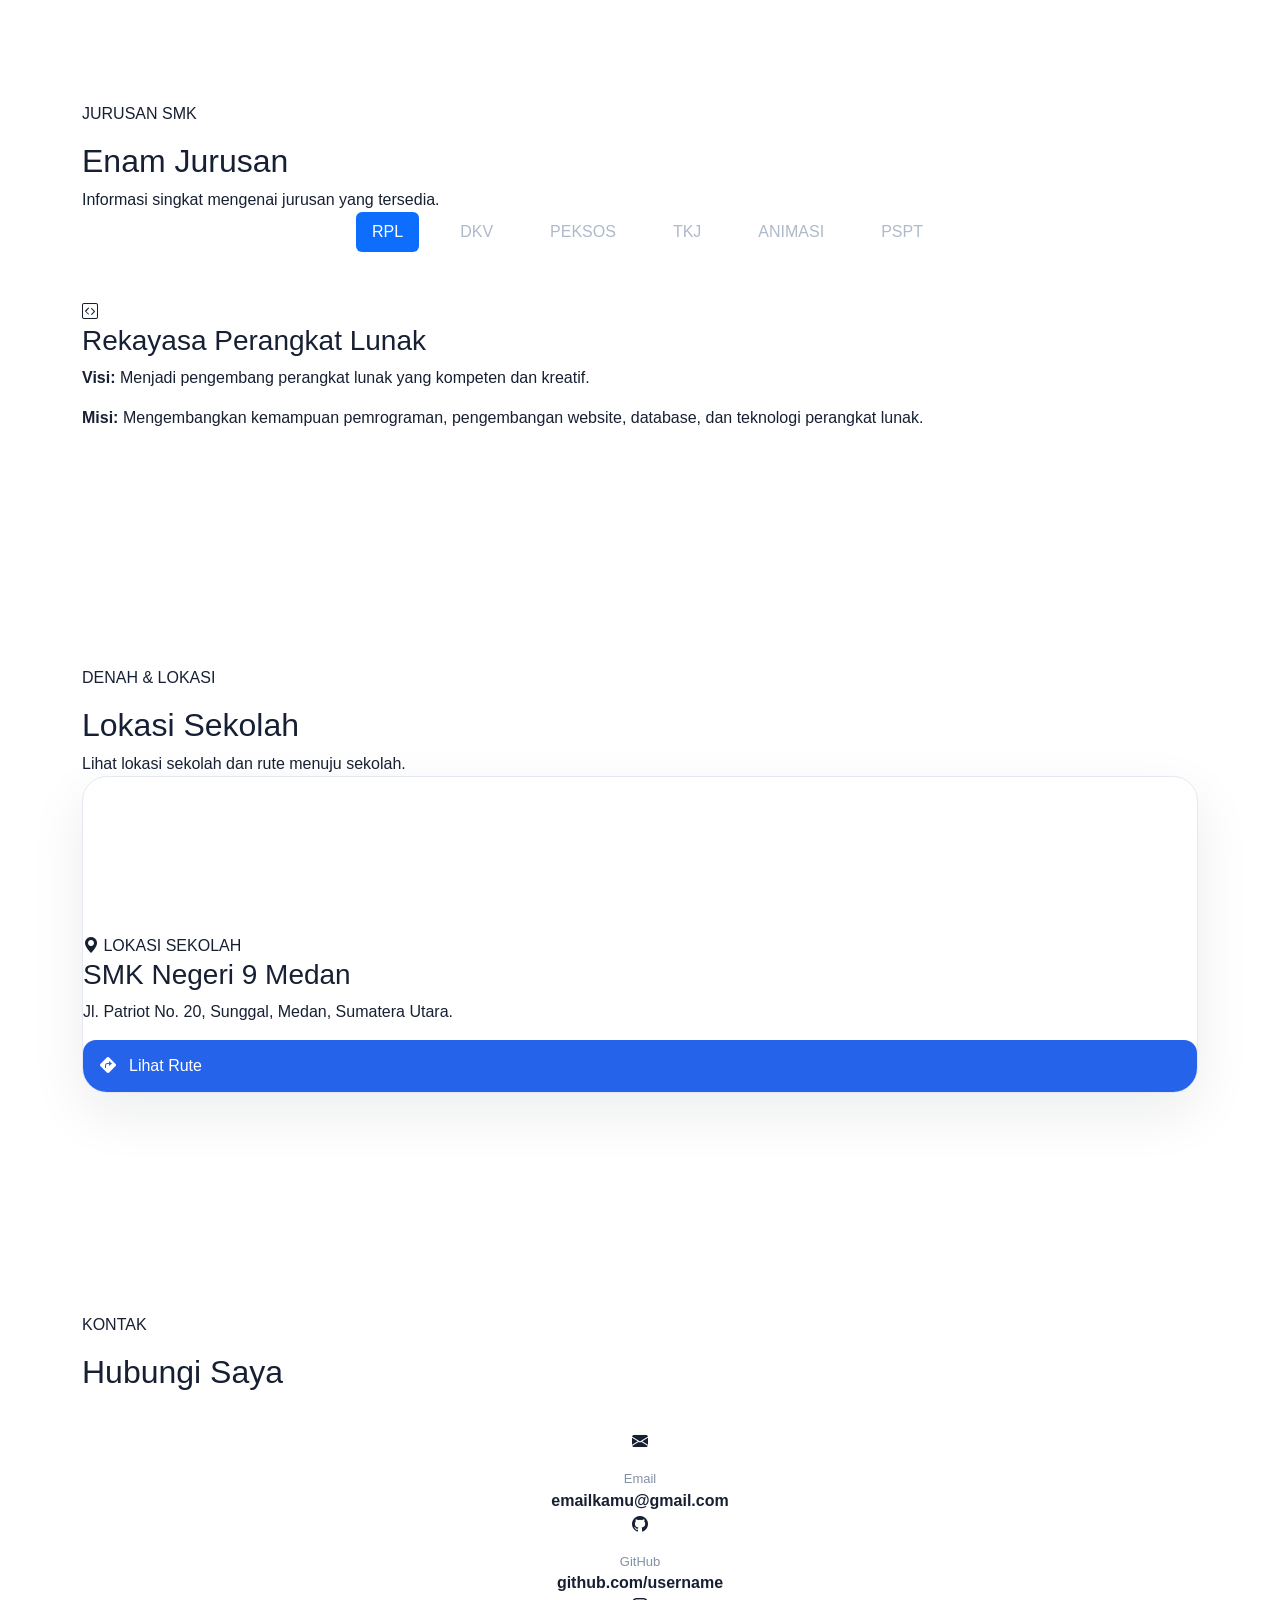
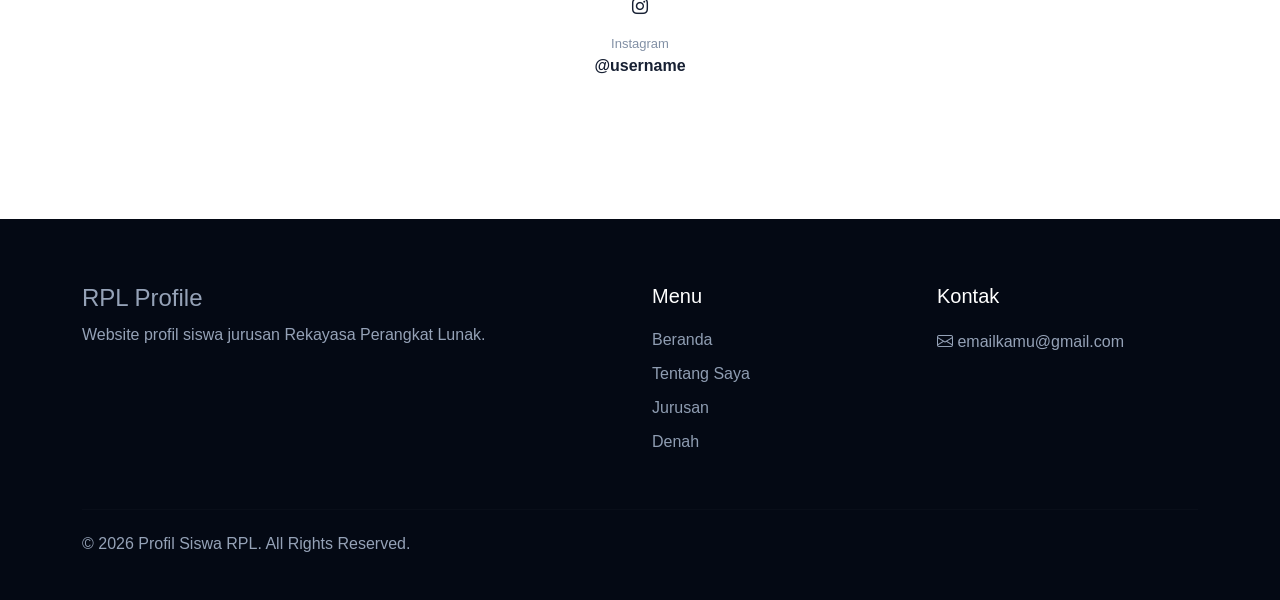
==== commit 71ea6204: "Update index.html" ====
--- a/index.html
+++ b/index.html
@@ -6,7 +6,7 @@
 
     <title>Profil Siswa RPL</title>
 
-    <!-- Bootstrap -->
+    <!-- Bootstrap 5 -->
     <link
         href="https://cdn.jsdelivr.net/npm/bootstrap@5.3.3/dist/css/bootstrap.min.css"
         rel="stylesheet">
@@ -20,876 +20,737 @@
     <link rel="stylesheet" href="style.css">
 </head>
 
-<body
-    data-bs-spy="scroll"
-    data-bs-target="#navbar"
-    data-bs-offset="90"
-    tabindex="0">
-
-    <!-- NAVBAR -->
-    <nav id="navbar" class="navbar navbar-expand-lg navbar-dark fixed-top">
-
-        <div class="container">
-
-            <a class="navbar-brand" href="#beranda">
-                <span class="logo">
-                    &lt;/&gt;
-                </span>
-                <span>Profil<span class="brand-blue">RPL</span></span>
-            </a>
-
-            <button
-                class="navbar-toggler"
-                type="button"
-                data-bs-toggle="collapse"
-                data-bs-target="#menu">
-
-                <span class="navbar-toggler-icon"></span>
-
-            </button>
-
-            <div class="collapse navbar-collapse" id="menu">
-
-                <ul class="navbar-nav ms-auto">
-
-                    <li class="nav-item">
-                        <a class="nav-link" href="#beranda">
-                            Beranda
-                        </a>
-                    </li>
-
-                    <li class="nav-item">
-                        <a class="nav-link" href="#tentang">
-                            Tentang
-                        </a>
-                    </li>
-
-                    <li class="nav-item">
-                        <a class="nav-link" href="#jurusan">
-                            Jurusan
-                        </a>
-                    </li>
-
-                    <li class="nav-item">
-                        <a class="nav-link" href="#denah">
-                            Denah
-                        </a>
-                    </li>
-
-                    <li class="nav-item">
-                        <a class="nav-link" href="#kontak">
-                            Kontak
-                        </a>
-                    </li>
-
-                </ul>
-
-            </div>
-
-        </div>
-
-    </nav>
-
-
-    <!-- HERO -->
-    <section id="beranda" class="hero">
-
-        <div class="container">
-
-            <div class="row align-items-center min-vh-100">
-
-                <div class="col-lg-7">
-
-                    <div class="hero-label">
-                        <span class="dot"></span>
-                        SISWA REKAYASA PERANGKAT LUNAK
-                    </div>
-
-                    <h1>
-                        Halo, saya
-                        <span>Nama Siswa.</span>
-                    </h1>
-
-                    <p class="hero-text">
-                        Saya adalah siswa jurusan Rekayasa Perangkat Lunak
-                        yang tertarik pada dunia pemrograman, website,
-                        dan teknologi digital.
-                    </p>
-
-                    <div class="school-info">
-                        <i class="bi bi-building"></i>
-                        <span>SMK Nama Sekolah</span>
-                    </div>
-
-                    <div class="hero-buttons">
-
-                        <a href="#tentang" class="btn btn-primary">
-                            Kenali Saya
-                            <i class="bi bi-arrow-right"></i>
-                        </a>
-
-                        <a href="#jurusan" class="btn btn-outline-light">
-                            Lihat Jurusan
-                        </a>
-
-                    </div>
-
-                </div>
-
-
-                <div class="col-lg-5 text-center">
-
-                    <div class="hero-photo">
-
-                        <div class="photo-circle">
-
-                            <img
-                                src="https://placehold.co/500x500/png?text=Foto+Profil"
-                                alt="Foto Profil">
-
-                        </div>
-
-                        <div class="floating-card card-one">
-                            <i class="bi bi-code-slash"></i>
-                            <span>Web Developer</span>
-                        </div>
-
-                        <div class="floating-card card-two">
-                            <i class="bi bi-laptop"></i>
-                            <span>RPL Student</span>
-                        </div>
-
-                    </div>
-
-                </div>
-
-            </div>
-
-        </div>
-
-    </section>
-
-
-    <!-- TENTANG -->
-    <section id="tentang" class="section">
-
-        <div class="container">
-
-            <div class="section-heading">
-
-                <span>TENTANG SAYA</span>
-
-                <h2>
-                    Profil & <strong>Keahlian</strong>
-                </h2>
-
-                <p>
-                    Informasi singkat mengenai diri saya sebagai siswa RPL.
+<body data-bs-spy="scroll" data-bs-target="#navbar">
+
+<!-- ================= NAVBAR ================= -->
+<nav id="navbar" class="navbar navbar-expand-lg navbar-dark fixed-top">
+    <div class="container">
+
+        <a class="navbar-brand fw-bold" href="#beranda">
+            <span>RPL</span> Profile
+        </a>
+
+        <button
+            class="navbar-toggler"
+            type="button"
+            data-bs-toggle="collapse"
+            data-bs-target="#menu">
+            <span class="navbar-toggler-icon"></span>
+        </button>
+
+        <div class="collapse navbar-collapse" id="menu">
+            <ul class="navbar-nav ms-auto">
+
+                <li class="nav-item">
+                    <a class="nav-link" href="#beranda">Beranda</a>
+                </li>
+
+                <li class="nav-item">
+                    <a class="nav-link" href="#tentang">Tentang Saya</a>
+                </li>
+
+                <li class="nav-item">
+                    <a class="nav-link" href="#jurusan">Jurusan</a>
+                </li>
+
+                <li class="nav-item">
+                    <a class="nav-link" href="#denah">Denah</a>
+                </li>
+
+                <li class="nav-item">
+                    <a class="nav-link" href="#kontak">Kontak</a>
+                </li>
+
+            </ul>
+        </div>
+
+    </div>
+</nav>
+
+
+<!-- ================= HERO ================= -->
+<section id="beranda" class="hero">
+
+    <div class="container">
+        <div class="row align-items-center min-vh-100">
+
+            <div class="col-lg-7">
+
+                <p class="hero-small">
+                    <i class="bi bi-code-slash"></i>
+                    SISWA REKAYASA PERANGKAT LUNAK
                 </p>
 
-            </div>
-
-
-            <div class="row g-4">
-
-                <!-- DATA DIRI -->
-                <div class="col-lg-6">
-
-                    <div class="modern-card h-100">
-
-                        <div class="card-icon">
-                            <i class="bi bi-person"></i>
-                        </div>
-
-                        <h3>Data Diri</h3>
-
-                        <div class="data-list">
-
-                            <div class="data-item">
-                                <span>Nama</span>
-                                <strong>Nama Siswa</strong>
+                <h1>
+                    Halo, Saya
+                    <span>Nama Kamu</span>
+                </h1>
+
+                <p class="hero-text">
+                    Siswa jurusan Rekayasa Perangkat Lunak
+                    yang sedang belajar membuat website,
+                    pemrograman, dan pengembangan perangkat lunak.
+                </p>
+
+                <div class="hero-buttons">
+
+                    <a href="#tentang" class="btn btn-primary-custom">
+                        Tentang Saya
+                    </a>
+
+                    <a href="#jurusan" class="btn btn-outline-custom">
+                        Lihat Jurusan
+                    </a>
+
+                </div>
+
+            </div>
+
+
+            <div class="col-lg-5 text-center">
+
+                <div class="profile-card">
+
+                    <div class="profile-circle">
+                        <i class="bi bi-person"></i>
+                    </div>
+
+                    <h3>Nama Kamu</h3>
+
+                    <p>
+                        Siswa RPL
+                    </p>
+
+                    <div class="profile-badge">
+                        <i class="bi bi-mortarboard-fill"></i>
+                        SMK
+                    </div>
+
+                </div>
+
+            </div>
+
+        </div>
+    </div>
+
+</section>
+
+
+<!-- ================= TENTANG ================= -->
+<section id="tentang" class="section">
+
+    <div class="container">
+
+        <div class="section-title">
+            <p>TENTANG SAYA</p>
+            <h2>Kenalan Lebih Dekat</h2>
+        </div>
+
+
+        <div class="row g-4">
+
+            <div class="col-lg-6">
+
+                <div class="info-card h-100">
+
+                    <div class="icon-box">
+                        <i class="bi bi-person-fill"></i>
+                    </div>
+
+                    <h3>Profil Siswa</h3>
+
+                    <div class="profile-info">
+
+                        <div>
+                            <span>Nama</span>
+                            <strong>Nama Kamu</strong>
+                        </div>
+
+                        <div>
+                            <span>Jurusan</span>
+                            <strong>Rekayasa Perangkat Lunak</strong>
+                        </div>
+
+                        <div>
+                            <span>Kelas</span>
+                            <strong>XI RPL</strong>
+                        </div>
+
+                        <div>
+                            <span>NIS</span>
+                            <strong>000000</strong>
+                        </div>
+
+                    </div>
+
+                </div>
+
+            </div>
+
+
+            <div class="col-lg-6">
+
+                <div class="info-card h-100">
+
+                    <div class="icon-box">
+                        <i class="bi bi-laptop-fill"></i>
+                    </div>
+
+                    <h3>Skill Saya</h3>
+
+
+                    <div class="skill">
+
+                        <div class="skill-title">
+                            <span>HTML</span>
+                            <span>85%</span>
+                        </div>
+
+                        <div class="progress">
+                            <div
+                                class="progress-bar"
+                                style="width: 85%">
                             </div>
-
-                            <div class="data-item">
-                                <span>Kelas</span>
-                                <strong>XI RPL</strong>
+                        </div>
+
+                    </div>
+
+
+                    <div class="skill">
+
+                        <div class="skill-title">
+                            <span>CSS</span>
+                            <span>80%</span>
+                        </div>
+
+                        <div class="progress">
+                            <div
+                                class="progress-bar"
+                                style="width: 80%">
                             </div>
-
-                            <div class="data-item">
-                                <span>NIS</span>
-                                <strong>00000</strong>
+                        </div>
+
+                    </div>
+
+
+                    <div class="skill">
+
+                        <div class="skill-title">
+                            <span>JavaScript</span>
+                            <span>65%</span>
+                        </div>
+
+                        <div class="progress">
+                            <div
+                                class="progress-bar"
+                                style="width: 65%">
                             </div>
-
-                            <div class="data-item">
-                                <span>Alamat</span>
-                                <strong>Medan, Sumatera Utara</strong>
+                        </div>
+
+                    </div>
+
+
+                    <div class="skill">
+
+                        <div class="skill-title">
+                            <span>PHP & MySQL</span>
+                            <span>60%</span>
+                        </div>
+
+                        <div class="progress">
+                            <div
+                                class="progress-bar"
+                                style="width: 60%">
                             </div>
-
-                        </div>
-
-                    </div>
-
-                </div>
-
-
-                <!-- KEAHLIAN -->
-                <div class="col-lg-6">
-
-                    <div class="modern-card h-100">
-
-                        <div class="card-icon">
-                            <i class="bi bi-bar-chart"></i>
-                        </div>
-
-                        <h3>Keahlian</h3>
-
-
-                        <div class="skill">
-
-                            <div class="skill-top">
-                                <span>HTML & CSS</span>
-                                <strong>85%</strong>
+                        </div>
+
+                    </div>
+
+
+                    <div class="skill">
+
+                        <div class="skill-title">
+                            <span>Git & GitHub</span>
+                            <span>55%</span>
+                        </div>
+
+                        <div class="progress">
+                            <div
+                                class="progress-bar"
+                                style="width: 55%">
                             </div>
-
-                            <div class="skill-bar">
-                                <div style="width: 85%;"></div>
-                            </div>
-
-                        </div>
-
-
-                        <div class="skill">
-
-                            <div class="skill-top">
-                                <span>JavaScript</span>
-                                <strong>70%</strong>
-                            </div>
-
-                            <div class="skill-bar">
-                                <div style="width: 70%;"></div>
-                            </div>
-
-                        </div>
-
-
-                        <div class="skill">
-
-                            <div class="skill-top">
-                                <span>PHP & MySQL</span>
-                                <strong>65%</strong>
-                            </div>
-
-                            <div class="skill-bar">
-                                <div style="width: 65%;"></div>
-                            </div>
-
-                        </div>
-
-
-                        <div class="skill">
-
-                            <div class="skill-top">
-                                <span>Git</span>
-                                <strong>60%</strong>
-                            </div>
-
-                            <div class="skill-bar">
-                                <div style="width: 60%;"></div>
-                            </div>
-
-                        </div>
-
-                    </div>
-
-                </div>
-
-            </div>
-
-        </div>
-
-    </section>
-
-
-    <!-- JURUSAN -->
-    <section id="jurusan" class="section section-gray">
-
-        <div class="container">
-
-            <div class="section-heading">
-
-                <span>JURUSAN SEKOLAH</span>
-
-                <h2>
-                    Kenali <strong>Jurusan</strong>
-                </h2>
-
-                <p>
-                    Enam jurusan yang terdapat di sekolah.
-                </p>
-
-            </div>
-
-
-            <!-- TAB -->
-            <div class="major-tabs">
-
+                        </div>
+
+                    </div>
+
+                </div>
+
+            </div>
+
+        </div>
+
+    </div>
+
+</section>
+
+
+<!-- ================= JURUSAN ================= -->
+<section id="jurusan" class="section section-dark">
+
+    <div class="container">
+
+        <div class="section-title">
+            <p>JURUSAN SMK</p>
+            <h2>Enam Jurusan</h2>
+            <span>
+                Informasi singkat mengenai jurusan yang tersedia.
+            </span>
+        </div>
+
+
+        <ul
+            class="nav nav-pills justify-content-center major-tabs mb-5"
+            id="majorTab"
+            role="tablist">
+
+            <li class="nav-item">
                 <button
-                    class="major-tab active"
+                    class="nav-link active"
                     data-bs-toggle="pill"
                     data-bs-target="#rpl">
-
-                    <i class="bi bi-code-slash"></i>
                     RPL
-
                 </button>
-
+            </li>
+
+            <li class="nav-item">
                 <button
-                    class="major-tab"
+                    class="nav-link"
                     data-bs-toggle="pill"
                     data-bs-target="#dkv">
-
-                    <i class="bi bi-palette"></i>
                     DKV
-
                 </button>
-
+            </li>
+
+            <li class="nav-item">
                 <button
-                    class="major-tab"
+                    class="nav-link"
                     data-bs-toggle="pill"
                     data-bs-target="#peksos">
-
-                    <i class="bi bi-people"></i>
                     PEKSOS
-
                 </button>
-
+            </li>
+
+            <li class="nav-item">
                 <button
-                    class="major-tab"
+                    class="nav-link"
                     data-bs-toggle="pill"
                     data-bs-target="#tkj">
-
-                    <i class="bi bi-router"></i>
                     TKJ
-
                 </button>
-
+            </li>
+
+            <li class="nav-item">
                 <button
-                    class="major-tab"
+                    class="nav-link"
                     data-bs-toggle="pill"
                     data-bs-target="#animasi">
-
-                    <i class="bi bi-film"></i>
                     ANIMASI
-
                 </button>
-
+            </li>
+
+            <li class="nav-item">
                 <button
-                    class="major-tab"
+                    class="nav-link"
                     data-bs-toggle="pill"
                     data-bs-target="#pspt">
-
-                    <i class="bi bi-camera-video"></i>
                     PSPT
-
                 </button>
-
-            </div>
-
-
-            <div class="tab-content">
-
-
-                <!-- RPL -->
-                <div class="tab-pane fade show active" id="rpl">
-
-                    <div class="major-content">
-
-                        <div class="major-big-icon">
-                            <i class="bi bi-code-square"></i>
+            </li>
+
+        </ul>
+
+
+        <div class="tab-content">
+
+            <!-- RPL -->
+            <div class="tab-pane fade show active" id="rpl">
+
+                <div class="major-card">
+
+                    <div class="major-icon">
+                        <i class="bi bi-code-square"></i>
+                    </div>
+
+                    <h3>Rekayasa Perangkat Lunak</h3>
+
+                    <p>
+                        <strong>Visi:</strong>
+                        Menjadi pengembang perangkat lunak
+                        yang kompeten dan kreatif.
+                    </p>
+
+                    <p>
+                        <strong>Misi:</strong>
+                        Mengembangkan kemampuan pemrograman,
+                        pengembangan website, database,
+                        dan teknologi perangkat lunak.
+                    </p>
+
+                </div>
+
+            </div>
+
+
+            <!-- DKV -->
+            <div class="tab-pane fade" id="dkv">
+
+                <div class="major-card">
+
+                    <div class="major-icon">
+                        <i class="bi bi-palette-fill"></i>
+                    </div>
+
+                    <h3>Desain Komunikasi Visual</h3>
+
+                    <p>
+                        <strong>Visi:</strong>
+                        Menjadi desainer visual yang kreatif
+                        untuk industri kreatif.
+                    </p>
+
+                    <p>
+                        <strong>Misi:</strong>
+                        Mengembangkan kemampuan desain,
+                        ilustrasi, dan komunikasi visual.
+                    </p>
+
+                </div>
+
+            </div>
+
+
+            <!-- PEKSOS -->
+            <div class="tab-pane fade" id="peksos">
+
+                <div class="major-card">
+
+                    <div class="major-icon">
+                        <i class="bi bi-people-fill"></i>
+                    </div>
+
+                    <h3>Pekerjaan Sosial</h3>
+
+                    <p>
+                        <strong>Visi:</strong>
+                        Menjadi tenaga sosial yang profesional,
+                        peduli, dan berempati.
+                    </p>
+
+                    <p>
+                        <strong>Misi:</strong>
+                        Mengembangkan kemampuan pelayanan sosial
+                        dan kepedulian terhadap masyarakat.
+                    </p>
+
+                </div>
+
+            </div>
+
+
+            <!-- TKJ -->
+            <div class="tab-pane fade" id="tkj">
+
+                <div class="major-card">
+
+                    <div class="major-icon">
+                        <i class="bi bi-router-fill"></i>
+                    </div>
+
+                    <h3>Teknik Komputer dan Jaringan</h3>
+
+                    <p>
+                        <strong>Visi:</strong>
+                        Menjadi teknisi dan administrator
+                        jaringan yang handal.
+                    </p>
+
+                    <p>
+                        <strong>Misi:</strong>
+                        Mengembangkan kemampuan jaringan,
+                        komputer, server, dan keamanan jaringan.
+                    </p>
+
+                </div>
+
+            </div>
+
+
+            <!-- ANIMASI -->
+            <div class="tab-pane fade" id="animasi">
+
+                <div class="major-card">
+
+                    <div class="major-icon">
+                        <i class="bi bi-film"></i>
+                    </div>
+
+                    <h3>Animasi</h3>
+
+                    <p>
+                        <strong>Visi:</strong>
+                        Menjadi animator yang kreatif
+                        dan produktif.
+                    </p>
+
+                    <p>
+                        <strong>Misi:</strong>
+                        Mengembangkan kemampuan animasi,
+                        desain karakter, dan produksi visual.
+                    </p>
+
+                </div>
+
+            </div>
+
+
+            <!-- PSPT -->
+            <div class="tab-pane fade" id="pspt">
+
+                <div class="major-card">
+
+                    <div class="major-icon">
+                        <i class="bi bi-camera-reels-fill"></i>
+                    </div>
+
+                    <h3>Produksi Siaran Program Televisi</h3>
+
+                    <p>
+                        <strong>Visi:</strong>
+                        Menjadi insan pertelevisian yang
+                        profesional dan beretika.
+                    </p>
+
+                    <p>
+                        <strong>Misi:</strong>
+                        Mengembangkan kemampuan produksi,
+                        penyiaran, dan pengolahan media.
+                    </p>
+
+                </div>
+
+            </div>
+
+        </div>
+
+    </div>
+
+</section>
+
+
+<!-- ================= DENAH ================= -->
+<section id="denah" class="section">
+
+    <div class="container">
+
+        <div class="section-title">
+            <p>DENAH & LOKASI</p>
+            <h2>Lokasi Sekolah</h2>
+            <span>
+                Lihat lokasi sekolah dan rute menuju sekolah.
+            </span>
+        </div>
+
+
+        <div class="map-card">
+
+            <div class="map-wrapper">
+
+                <iframe
+                    src="https://www.google.com/maps?q=SMK%20Negeri%209%20Medan%2C%20Jl.%20Patriot%20No.%2020%2C%20Medan&output=embed"
+                    loading="lazy"
+                    allowfullscreen
+                    referrerpolicy="no-referrer-when-downgrade">
+                </iframe>
+
+            </div>
+
+
+            <div class="map-content">
+
+                <div>
+
+                    <span class="location-label">
+                        <i class="bi bi-geo-alt-fill"></i>
+                        LOKASI SEKOLAH
+                    </span>
+
+                    <h3>SMK Negeri 9 Medan</h3>
+
+                    <p>
+                        Jl. Patriot No. 20, Sunggal,
+                        Medan, Sumatera Utara.
+                    </p>
+
+                </div>
+
+
+                <!-- GOOGLE MAPS DIRECTIONS -->
+                <a
+                    href="https://www.google.com/maps/dir/?api=1&destination=SMK%20Negeri%209%20Medan%2C%20Jl.%20Patriot%20No.%2020%2C%20Medan%2C%20Sumatera%20Utara&travelmode=driving"
+                    class="map-button">
+
+                    <i class="bi bi-sign-turn-right-fill"></i>
+
+                    Lihat Rute
+
+                </a>
+
+            </div>
+
+        </div>
+
+    </div>
+
+</section>
+
+
+<!-- ================= KONTAK ================= -->
+<section id="kontak" class="section section-dark">
+
+    <div class="container">
+
+        <div class="section-title">
+            <p>KONTAK</p>
+            <h2>Hubungi Saya</h2>
+        </div>
+
+
+        <div class="row justify-content-center">
+
+            <div class="col-md-8">
+
+                <div class="contact-card">
+
+                    <div class="contact-item">
+
+                        <div class="contact-icon">
+                            <i class="bi bi-envelope-fill"></i>
                         </div>
 
                         <div>
-
-                            <span class="major-number">
-                                01
-                            </span>
-
-                            <h3>
-                                Rekayasa Perangkat Lunak
-                            </h3>
-
-                            <p>
-                                <strong>Visi:</strong>
-                                Pengembang perangkat lunak kompeten
-                                dan kreatif.
-                            </p>
-
-                            <p>
-                                <strong>Fokus:</strong>
-                                Pengembangan perangkat lunak dan website.
-                            </p>
-
-                        </div>
-
-                    </div>
-
-                </div>
-
-
-                <!-- DKV -->
-                <div class="tab-pane fade" id="dkv">
-
-                    <div class="major-content">
-
-                        <div class="major-big-icon">
-                            <i class="bi bi-palette"></i>
+                            <span>Email</span>
+                            <strong>emailkamu@gmail.com</strong>
+                        </div>
+
+                    </div>
+
+
+                    <div class="contact-item">
+
+                        <div class="contact-icon">
+                            <i class="bi bi-github"></i>
                         </div>
 
                         <div>
-
-                            <span class="major-number">
-                                02
-                            </span>
-
-                            <h3>
-                                Desain Komunikasi Visual
-                            </h3>
-
-                            <p>
-                                <strong>Visi:</strong>
-                                Desainer visual kreatif untuk industri kreatif.
-                            </p>
-
-                            <p>
-                                <strong>Fokus:</strong>
-                                Desain visual dan komunikasi kreatif.
-                            </p>
-
-                        </div>
-
-                    </div>
-
-                </div>
-
-
-                <!-- PEKSOS -->
-                <div class="tab-pane fade" id="peksos">
-
-                    <div class="major-content">
-
-                        <div class="major-big-icon">
-                            <i class="bi bi-people"></i>
+                            <span>GitHub</span>
+                            <strong>github.com/username</strong>
+                        </div>
+
+                    </div>
+
+
+                    <div class="contact-item">
+
+                        <div class="contact-icon">
+                            <i class="bi bi-instagram"></i>
                         </div>
 
                         <div>
-
-                            <span class="major-number">
-                                03
-                            </span>
-
-                            <h3>
-                                Pekerjaan Sosial
-                            </h3>
-
-                            <p>
-                                <strong>Visi:</strong>
-                                Tenaga sosial profesional yang peduli
-                                dan berempati.
-                            </p>
-
-                            <p>
-                                <strong>Fokus:</strong>
-                                Pelayanan sosial dan kepedulian masyarakat.
-                            </p>
-
-                        </div>
-
-                    </div>
-
-                </div>
-
-
-                <!-- TKJ -->
-                <div class="tab-pane fade" id="tkj">
-
-                    <div class="major-content">
-
-                        <div class="major-big-icon">
-                            <i class="bi bi-router"></i>
-                        </div>
-
-                        <div>
-
-                            <span class="major-number">
-                                04
-                            </span>
-
-                            <h3>
-                                Teknik Komputer dan Jaringan
-                            </h3>
-
-                            <p>
-                                <strong>Visi:</strong>
-                                Teknisi dan administrator jaringan
-                                yang handal.
-                            </p>
-
-                            <p>
-                                <strong>Fokus:</strong>
-                                Komputer, jaringan, dan administrasi jaringan.
-                            </p>
-
-                        </div>
-
-                    </div>
-
-                </div>
-
-
-                <!-- ANIMASI -->
-                <div class="tab-pane fade" id="animasi">
-
-                    <div class="major-content">
-
-                        <div class="major-big-icon">
-                            <i class="bi bi-film"></i>
-                        </div>
-
-                        <div>
-
-                            <span class="major-number">
-                                05
-                            </span>
-
-                            <h3>
-                                Animasi
-                            </h3>
-
-                            <p>
-                                <strong>Visi:</strong>
-                                Animator kreatif dan produktif.
-                            </p>
-
-                            <p>
-                                <strong>Fokus:</strong>
-                                Pembuatan animasi dan karya visual bergerak.
-                            </p>
-
-                        </div>
-
-                    </div>
-
-                </div>
-
-
-                <!-- PSPT -->
-                <div class="tab-pane fade" id="pspt">
-
-                    <div class="major-content">
-
-                        <div class="major-big-icon">
-                            <i class="bi bi-camera-video"></i>
-                        </div>
-
-                        <div>
-
-                            <span class="major-number">
-                                06
-                            </span>
-
-                            <h3>
-                                Produksi Siaran Program Televisi
-                            </h3>
-
-                            <p>
-                                <strong>Visi:</strong>
-                                Insan pertelevisian profesional
-                                dan beretika.
-                            </p>
-
-                            <p>
-                                <strong>Fokus:</strong>
-                                Produksi dan penyiaran program televisi.
-                            </p>
-
-                        </div>
-
-                    </div>
-
-                </div>
-
-            </div>
-
-        </div>
-
-    </section>
-
-
-    <!-- DENAH -->
-    <section id="denah" class="section">
-
-        <div class="container">
-
-            <div class="section-heading">
-
-                <span>DENAH</span>
-
-                <h2>
-                    Lokasi <strong>Sekolah</strong>
-                </h2>
+                            <span>Instagram</span>
+                            <strong>@username</strong>
+                        </div>
+
+                    </div>
+
+                </div>
+
+            </div>
+
+        </div>
+
+    </div>
+
+</section>
+
+
+<!-- ================= FOOTER ================= -->
+<footer>
+
+    <div class="container">
+
+        <div class="row g-4">
+
+            <div class="col-lg-6">
+
+                <h4>
+                    <span>RPL</span> Profile
+                </h4>
 
                 <p>
-                    Lihat lokasi sekolah dan buka rute perjalanan
-                    melalui Google Maps.
+                    Website profil siswa jurusan
+                    Rekayasa Perangkat Lunak.
                 </p>
 
             </div>
 
 
-            <div class="map-card">
-
-                <!-- MAP -->
-                <div class="map-container">
-
-                    <iframe
-                        src="https://maps.app.goo.gl/RRrRrutssqwMEGZd9?g_st=ac"
-                        loading="lazy"
-                        allowfullscreen
-                        referrerpolicy="no-referrer-when-downgrade">
-                    </iframe>
-
-                </div>
-
-
-                <div class="map-info">
-
-                    <div>
-
-                        <span class="map-label">
-                            <i class="bi bi-geo-alt-fill"></i>
-                            LOKASI SEKOLAH
-                        </span>
-
-                        <h3>
-                            SMK Nama Sekolah
-                        </h3>
-
-                        <p>
-                            Jl. Patriot No. 20, Sunggal,
-                            Medan, Sumatera Utara
-                        </p>
-
-                    </div>
-
-
-                    <!--
-                        Google Maps Directions
-                        Origin dibuat lebih umum untuk menjaga privasi.
-                    -->
-
-                    <a
-                        href="https://maps.app.goo.gl/WHaT3FMYKtYvC4po6%20No.%2020%2C%20Sunggal%2C%20Medan%2C%20Sumatera%20Utara&amp;travelmode=driving"
-                        class="map-button">
-
-                        <span>
-                            <i class="bi bi-sign-turn-right-fill"></i>
-                        </span>
-
-                        <div>
-                            <strong>Buka Rute</strong>
-                            <small>Google Maps</small>
-                        </div>
-
-                        <i class="bi bi-arrow-up-right"></i>
-
-                    </a>
-
-                </div>
-
-            </div>
-
-        </div>
-
-    </section>
-
-
-    <!-- KONTAK -->
-    <section id="kontak" class="contact-section">
-
-        <div class="container">
-
-            <div class="section-heading light">
-
-                <span>KONTAK</span>
-
-                <h2>
-                    Mari <strong>Terhubung</strong>
-                </h2>
+            <div class="col-lg-3">
+
+                <h5>Menu</h5>
+
+                <a href="#beranda">Beranda</a>
+                <a href="#tentang">Tentang Saya</a>
+                <a href="#jurusan">Jurusan</a>
+                <a href="#denah">Denah</a>
+
+            </div>
+
+
+            <div class="col-lg-3">
+
+                <h5>Kontak</h5>
 
                 <p>
-                    Informasi kontak dan akun saya.
+                    <i class="bi bi-envelope"></i>
+                    emailkamu@gmail.com
                 </p>
 
             </div>
 
-
-            <div class="row g-4">
-
-
-                <div class="col-md-4">
-
-                    <div class="contact-card">
-
-                        <i class="bi bi-envelope"></i>
-
-                        <span>Email</span>
-
-                        <h5>
-                            email@example.com
-                        </h5>
-
-                    </div>
-
-                </div>
-
-
-                <div class="col-md-4">
-
-                    <div class="contact-card">
-
-                        <i class="bi bi-github"></i>
-
-                        <span>GitHub</span>
-
-                        <h5>
-                            github.com/username
-                        </h5>
-
-                    </div>
-
-                </div>
-
-
-                <div class="col-md-4">
-
-                    <div class="contact-card">
-
-                        <i class="bi bi-phone"></i>
-
-                        <span>Telepon</span>
-
-                        <h5>
-                            08xxxxxxxxxx
-                        </h5>
-
-                    </div>
-
-                </div>
-
-            </div>
-
-        </div>
-
-    </section>
-
-
-    <!-- FOOTER -->
-    <footer>
-
-        <div class="container">
-
-            <div class="row g-5">
-
-
-                <div class="col-lg-5">
-
-                    <a class="footer-logo" href="#beranda">
-
-                        <span class="logo">
-                            &lt;/&gt;
-                        </span>
-
-                        Profil<span>RPL</span>
-
-                    </a>
-
-                    <p>
-                        Website profil siswa jurusan Rekayasa Perangkat Lunak
-                        sebagai media perkenalan diri dan informasi jurusan
-                        di sekolah.
-                    </p>
-
-                </div>
-
-
-                <div class="col-lg-3">
-
-                    <h5>
-                        Menu
-                    </h5>
-
-                    <a href="#beranda">
-                        Beranda
-                    </a>
-
-                    <a href="#tentang">
-                        Tentang Saya
-                    </a>
-
-                    <a href="#jurusan">
-                        Jurusan
-                    </a>
-
-                    <a href="#denah">
-                        Denah
-                    </a>
-
-                </div>
-
-
-                <div class="col-lg-4">
-
-                    <h5>
-                        Informasi
-                    </h5>
-
-                    <p>
-                        <i class="bi bi-building"></i>
-                        SMK Nama Sekolah
-                    </p>
-
-                    <p>
-                        <i class="bi bi-geo-alt"></i>
-                        Medan, Sumatera Utara
-                    </p>
-
-                    <p>
-                        <i class="bi bi-envelope"></i>
-                        email@example.com
-                    </p>
-
-                </div>
-
-            </div>
-
-
-            <hr>
-
-
-            <p class="copyright">
+        </div>
+
+
+        <hr>
+
+
+        <div class="footer-bottom">
+
+            <p>
                 © 2026 Profil Siswa RPL.
                 All Rights Reserved.
             </p>
 
         </div>
 
-    </footer>
-
-
-    <!-- Bootstrap JS -->
-    <script
-        src="https://cdn.jsdelivr.net/npm/bootstrap@5.3.3/dist/js/bootstrap.bundle.min.js">
-    </script>
+    </div>
+
+</footer>
+
+
+<!-- Bootstrap JS -->
+<script
+    src="https://cdn.jsdelivr.net/npm/bootstrap@5.3.3/dist/js/bootstrap.bundle.min.js">
+</script>
 
 </body>
 </html>
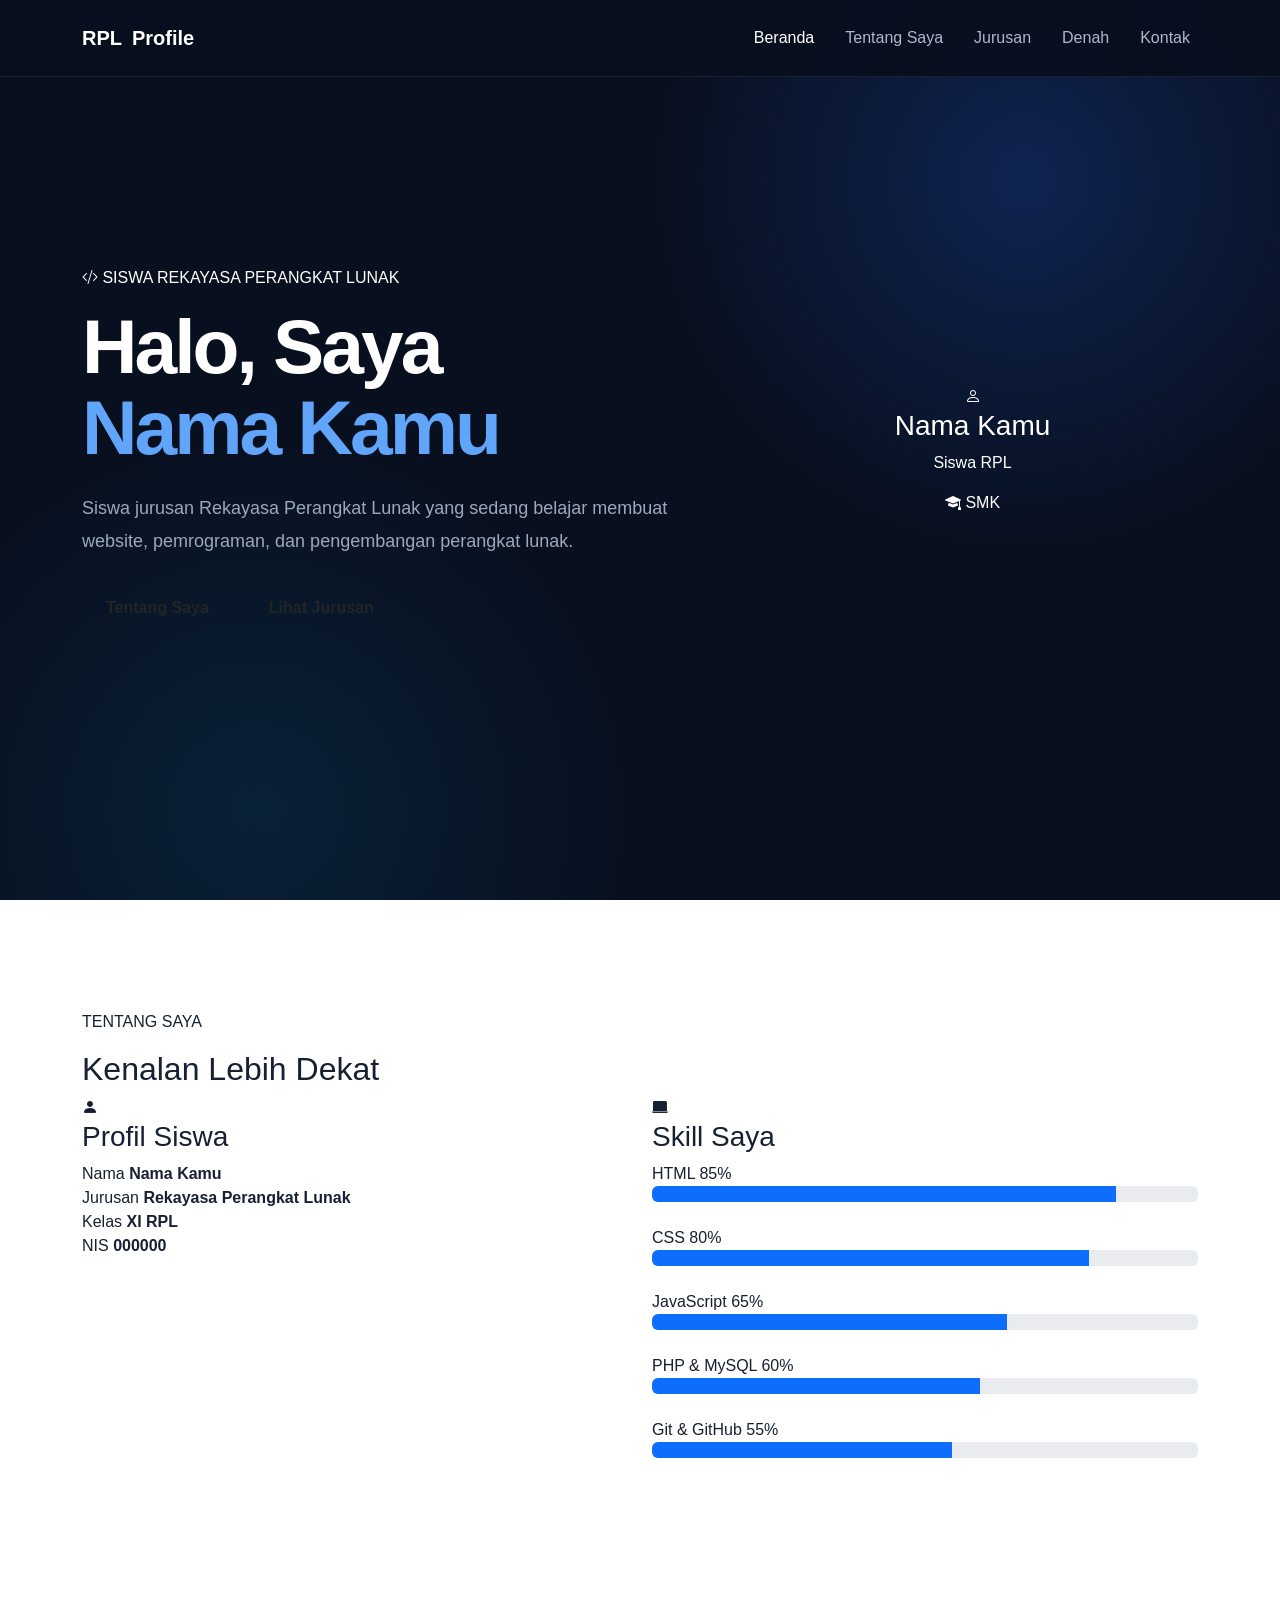
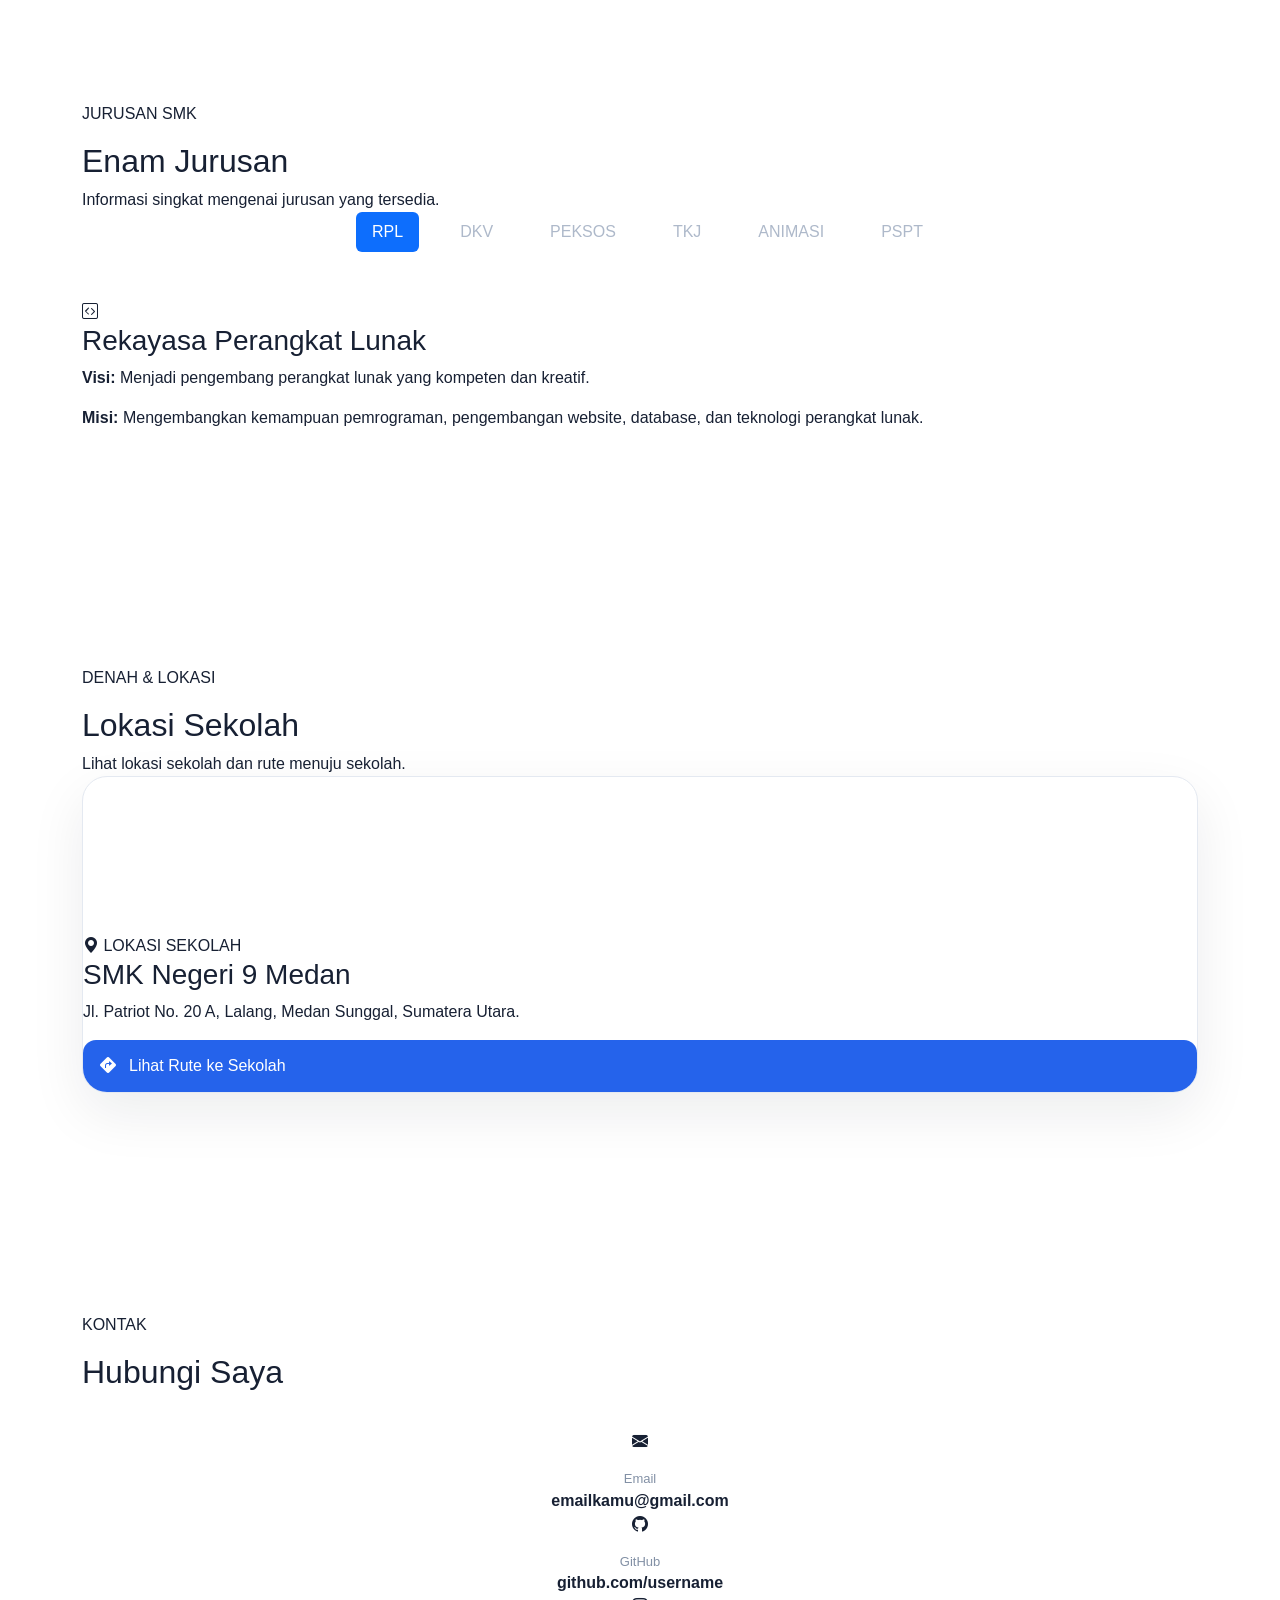
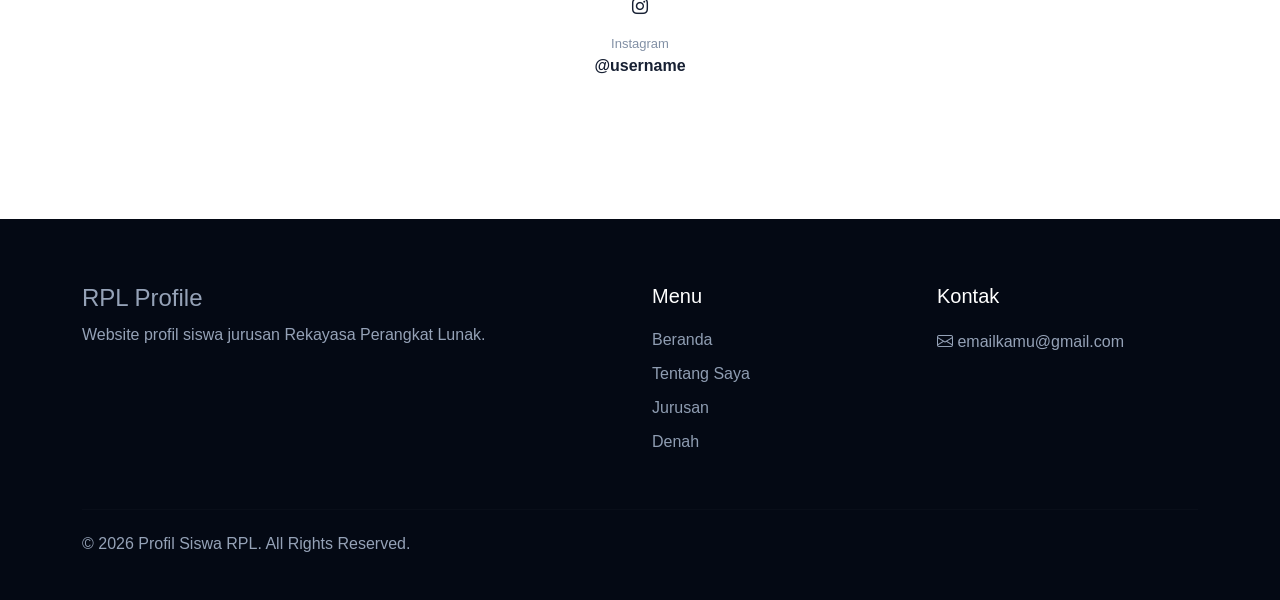
==== commit fc419e65: "Update index.html" ====
--- a/index.html
+++ b/index.html
@@ -35,33 +35,47 @@
             type="button"
             data-bs-toggle="collapse"
             data-bs-target="#menu">
+
             <span class="navbar-toggler-icon"></span>
+
         </button>
 
         <div class="collapse navbar-collapse" id="menu">
+
             <ul class="navbar-nav ms-auto">
 
                 <li class="nav-item">
-                    <a class="nav-link" href="#beranda">Beranda</a>
+                    <a class="nav-link" href="#beranda">
+                        Beranda
+                    </a>
                 </li>
 
                 <li class="nav-item">
-                    <a class="nav-link" href="#tentang">Tentang Saya</a>
+                    <a class="nav-link" href="#tentang">
+                        Tentang Saya
+                    </a>
                 </li>
 
                 <li class="nav-item">
-                    <a class="nav-link" href="#jurusan">Jurusan</a>
+                    <a class="nav-link" href="#jurusan">
+                        Jurusan
+                    </a>
                 </li>
 
                 <li class="nav-item">
-                    <a class="nav-link" href="#denah">Denah</a>
+                    <a class="nav-link" href="#denah">
+                        Denah
+                    </a>
                 </li>
 
                 <li class="nav-item">
-                    <a class="nav-link" href="#kontak">Kontak</a>
+                    <a class="nav-link" href="#kontak">
+                        Kontak
+                    </a>
                 </li>
 
             </ul>
+
         </div>
 
     </div>
@@ -72,6 +86,7 @@
 <section id="beranda" class="hero">
 
     <div class="container">
+
         <div class="row align-items-center min-vh-100">
 
             <div class="col-lg-7">
@@ -94,11 +109,15 @@
 
                 <div class="hero-buttons">
 
-                    <a href="#tentang" class="btn btn-primary-custom">
+                    <a
+                        href="#tentang"
+                        class="btn btn-primary-custom">
                         Tentang Saya
                     </a>
 
-                    <a href="#jurusan" class="btn btn-outline-custom">
+                    <a
+                        href="#jurusan"
+                        class="btn btn-outline-custom">
                         Lihat Jurusan
                     </a>
 
@@ -115,7 +134,9 @@
                         <i class="bi bi-person"></i>
                     </div>
 
-                    <h3>Nama Kamu</h3>
+                    <h3>
+                        Nama Kamu
+                    </h3>
 
                     <p>
                         Siswa RPL
@@ -131,6 +152,7 @@
             </div>
 
         </div>
+
     </div>
 
 </section>
@@ -142,13 +164,19 @@
     <div class="container">
 
         <div class="section-title">
+
             <p>TENTANG SAYA</p>
-            <h2>Kenalan Lebih Dekat</h2>
+
+            <h2>
+                Kenalan Lebih Dekat
+            </h2>
+
         </div>
 
 
         <div class="row g-4">
 
+            <!-- PROFIL -->
             <div class="col-lg-6">
 
                 <div class="info-card h-100">
@@ -157,7 +185,9 @@
                         <i class="bi bi-person-fill"></i>
                     </div>
 
-                    <h3>Profil Siswa</h3>
+                    <h3>
+                        Profil Siswa
+                    </h3>
 
                     <div class="profile-info">
 
@@ -188,6 +218,7 @@
             </div>
 
 
+            <!-- SKILL -->
             <div class="col-lg-6">
 
                 <div class="info-card h-100">
@@ -196,7 +227,9 @@
                         <i class="bi bi-laptop-fill"></i>
                     </div>
 
-                    <h3>Skill Saya</h3>
+                    <h3>
+                        Skill Saya
+                    </h3>
 
 
                     <div class="skill">
@@ -207,10 +240,12 @@
                         </div>
 
                         <div class="progress">
+
                             <div
                                 class="progress-bar"
                                 style="width: 85%">
                             </div>
+
                         </div>
 
                     </div>
@@ -224,10 +259,12 @@
                         </div>
 
                         <div class="progress">
+
                             <div
                                 class="progress-bar"
                                 style="width: 80%">
                             </div>
+
                         </div>
 
                     </div>
@@ -241,10 +278,12 @@
                         </div>
 
                         <div class="progress">
+
                             <div
                                 class="progress-bar"
                                 style="width: 65%">
                             </div>
+
                         </div>
 
                     </div>
@@ -258,10 +297,12 @@
                         </div>
 
                         <div class="progress">
+
                             <div
                                 class="progress-bar"
                                 style="width: 60%">
                             </div>
+
                         </div>
 
                     </div>
@@ -275,10 +316,12 @@
                         </div>
 
                         <div class="progress">
+
                             <div
                                 class="progress-bar"
                                 style="width: 55%">
                             </div>
+
                         </div>
 
                     </div>
@@ -300,11 +343,17 @@
     <div class="container">
 
         <div class="section-title">
+
             <p>JURUSAN SMK</p>
-            <h2>Enam Jurusan</h2>
+
+            <h2>
+                Enam Jurusan
+            </h2>
+
             <span>
                 Informasi singkat mengenai jurusan yang tersedia.
             </span>
+
         </div>
 
 
@@ -373,7 +422,9 @@
         <div class="tab-content">
 
             <!-- RPL -->
-            <div class="tab-pane fade show active" id="rpl">
+            <div
+                class="tab-pane fade show active"
+                id="rpl">
 
                 <div class="major-card">
 
@@ -381,7 +432,9 @@
                         <i class="bi bi-code-square"></i>
                     </div>
 
-                    <h3>Rekayasa Perangkat Lunak</h3>
+                    <h3>
+                        Rekayasa Perangkat Lunak
+                    </h3>
 
                     <p>
                         <strong>Visi:</strong>
@@ -402,7 +455,9 @@
 
 
             <!-- DKV -->
-            <div class="tab-pane fade" id="dkv">
+            <div
+                class="tab-pane fade"
+                id="dkv">
 
                 <div class="major-card">
 
@@ -410,7 +465,9 @@
                         <i class="bi bi-palette-fill"></i>
                     </div>
 
-                    <h3>Desain Komunikasi Visual</h3>
+                    <h3>
+                        Desain Komunikasi Visual
+                    </h3>
 
                     <p>
                         <strong>Visi:</strong>
@@ -430,7 +487,9 @@
 
 
             <!-- PEKSOS -->
-            <div class="tab-pane fade" id="peksos">
+            <div
+                class="tab-pane fade"
+                id="peksos">
 
                 <div class="major-card">
 
@@ -438,7 +497,9 @@
                         <i class="bi bi-people-fill"></i>
                     </div>
 
-                    <h3>Pekerjaan Sosial</h3>
+                    <h3>
+                        Pekerjaan Sosial
+                    </h3>
 
                     <p>
                         <strong>Visi:</strong>
@@ -458,7 +519,9 @@
 
 
             <!-- TKJ -->
-            <div class="tab-pane fade" id="tkj">
+            <div
+                class="tab-pane fade"
+                id="tkj">
 
                 <div class="major-card">
 
@@ -466,7 +529,9 @@
                         <i class="bi bi-router-fill"></i>
                     </div>
 
-                    <h3>Teknik Komputer dan Jaringan</h3>
+                    <h3>
+                        Teknik Komputer dan Jaringan
+                    </h3>
 
                     <p>
                         <strong>Visi:</strong>
@@ -486,7 +551,9 @@
 
 
             <!-- ANIMASI -->
-            <div class="tab-pane fade" id="animasi">
+            <div
+                class="tab-pane fade"
+                id="animasi">
 
                 <div class="major-card">
 
@@ -494,7 +561,9 @@
                         <i class="bi bi-film"></i>
                     </div>
 
-                    <h3>Animasi</h3>
+                    <h3>
+                        Animasi
+                    </h3>
 
                     <p>
                         <strong>Visi:</strong>
@@ -514,7 +583,9 @@
 
 
             <!-- PSPT -->
-            <div class="tab-pane fade" id="pspt">
+            <div
+                class="tab-pane fade"
+                id="pspt">
 
                 <div class="major-card">
 
@@ -522,7 +593,9 @@
                         <i class="bi bi-camera-reels-fill"></i>
                     </div>
 
-                    <h3>Produksi Siaran Program Televisi</h3>
+                    <h3>
+                        Produksi Siaran Program Televisi
+                    </h3>
 
                     <p>
                         <strong>Visi:</strong>
@@ -553,20 +626,27 @@
     <div class="container">
 
         <div class="section-title">
+
             <p>DENAH & LOKASI</p>
-            <h2>Lokasi Sekolah</h2>
+
+            <h2>
+                Lokasi Sekolah
+            </h2>
+
             <span>
                 Lihat lokasi sekolah dan rute menuju sekolah.
             </span>
+
         </div>
 
 
         <div class="map-card">
 
+            <!-- GOOGLE MAP -->
             <div class="map-wrapper">
 
                 <iframe
-                    src="https://www.google.com/maps?q=SMK%20Negeri%209%20Medan%2C%20Jl.%20Patriot%20No.%2020%2C%20Medan&output=embed"
+                    src="https://www.google.com/maps?q=SMK+Negeri+9+Medan,+Jl.+Patriot+No.20+A,+Lalang,+Medan+Sunggal,+Sumatera+Utara&output=embed"
                     loading="lazy"
                     allowfullscreen
                     referrerpolicy="no-referrer-when-downgrade">
@@ -580,15 +660,21 @@
                 <div>
 
                     <span class="location-label">
+
                         <i class="bi bi-geo-alt-fill"></i>
+
                         LOKASI SEKOLAH
+
                     </span>
 
-                    <h3>SMK Negeri 9 Medan</h3>
-
-                    <p>
-                        Jl. Patriot No. 20, Sunggal,
-                        Medan, Sumatera Utara.
+                    <h3>
+                        SMK Negeri 9 Medan
+                    </h3>
+
+                    <p>
+                        Jl. Patriot No. 20 A,
+                        Lalang, Medan Sunggal,
+                        Sumatera Utara.
                     </p>
 
                 </div>
@@ -596,12 +682,12 @@
 
                 <!-- GOOGLE MAPS DIRECTIONS -->
                 <a
-                    href="https://www.google.com/maps/dir/?api=1&destination=SMK%20Negeri%209%20Medan%2C%20Jl.%20Patriot%20No.%2020%2C%20Medan%2C%20Sumatera%20Utara&travelmode=driving"
+                    href="https://www.google.com/maps/dir/?api=1&destination=SMK+Negeri+9+Medan%2C+Jl.+Patriot+No.20+A%2C+Lalang%2C+Medan+Sunggal%2C+Sumatera+Utara&travelmode=driving"
                     class="map-button">
 
                     <i class="bi bi-sign-turn-right-fill"></i>
 
-                    Lihat Rute
+                    Lihat Rute ke Sekolah
 
                 </a>
 
@@ -620,8 +706,13 @@
     <div class="container">
 
         <div class="section-title">
+
             <p>KONTAK</p>
-            <h2>Hubungi Saya</h2>
+
+            <h2>
+                Hubungi Saya
+            </h2>
+
         </div>
 
 
@@ -638,8 +729,15 @@
                         </div>
 
                         <div>
-                            <span>Email</span>
-                            <strong>emailkamu@gmail.com</strong>
+
+                            <span>
+                                Email
+                            </span>
+
+                            <strong>
+                                emailkamu@gmail.com
+                            </strong>
+
                         </div>
 
                     </div>
@@ -652,8 +750,15 @@
                         </div>
 
                         <div>
-                            <span>GitHub</span>
-                            <strong>github.com/username</strong>
+
+                            <span>
+                                GitHub
+                            </span>
+
+                            <strong>
+                                github.com/username
+                            </strong>
+
                         </div>
 
                     </div>
@@ -666,8 +771,15 @@
                         </div>
 
                         <div>
-                            <span>Instagram</span>
-                            <strong>@username</strong>
+
+                            <span>
+                                Instagram
+                            </span>
+
+                            <strong>
+                                @username
+                            </strong>
+
                         </div>
 
                     </div>
@@ -706,19 +818,34 @@
 
             <div class="col-lg-3">
 
-                <h5>Menu</h5>
-
-                <a href="#beranda">Beranda</a>
-                <a href="#tentang">Tentang Saya</a>
-                <a href="#jurusan">Jurusan</a>
-                <a href="#denah">Denah</a>
+                <h5>
+                    Menu
+                </h5>
+
+                <a href="#beranda">
+                    Beranda
+                </a>
+
+                <a href="#tentang">
+                    Tentang Saya
+                </a>
+
+                <a href="#jurusan">
+                    Jurusan
+                </a>
+
+                <a href="#denah">
+                    Denah
+                </a>
 
             </div>
 
 
             <div class="col-lg-3">
 
-                <h5>Kontak</h5>
+                <h5>
+                    Kontak
+                </h5>
 
                 <p>
                     <i class="bi bi-envelope"></i>
@@ -753,4 +880,4 @@
 </script>
 
 </body>
-</html>
+        </html>
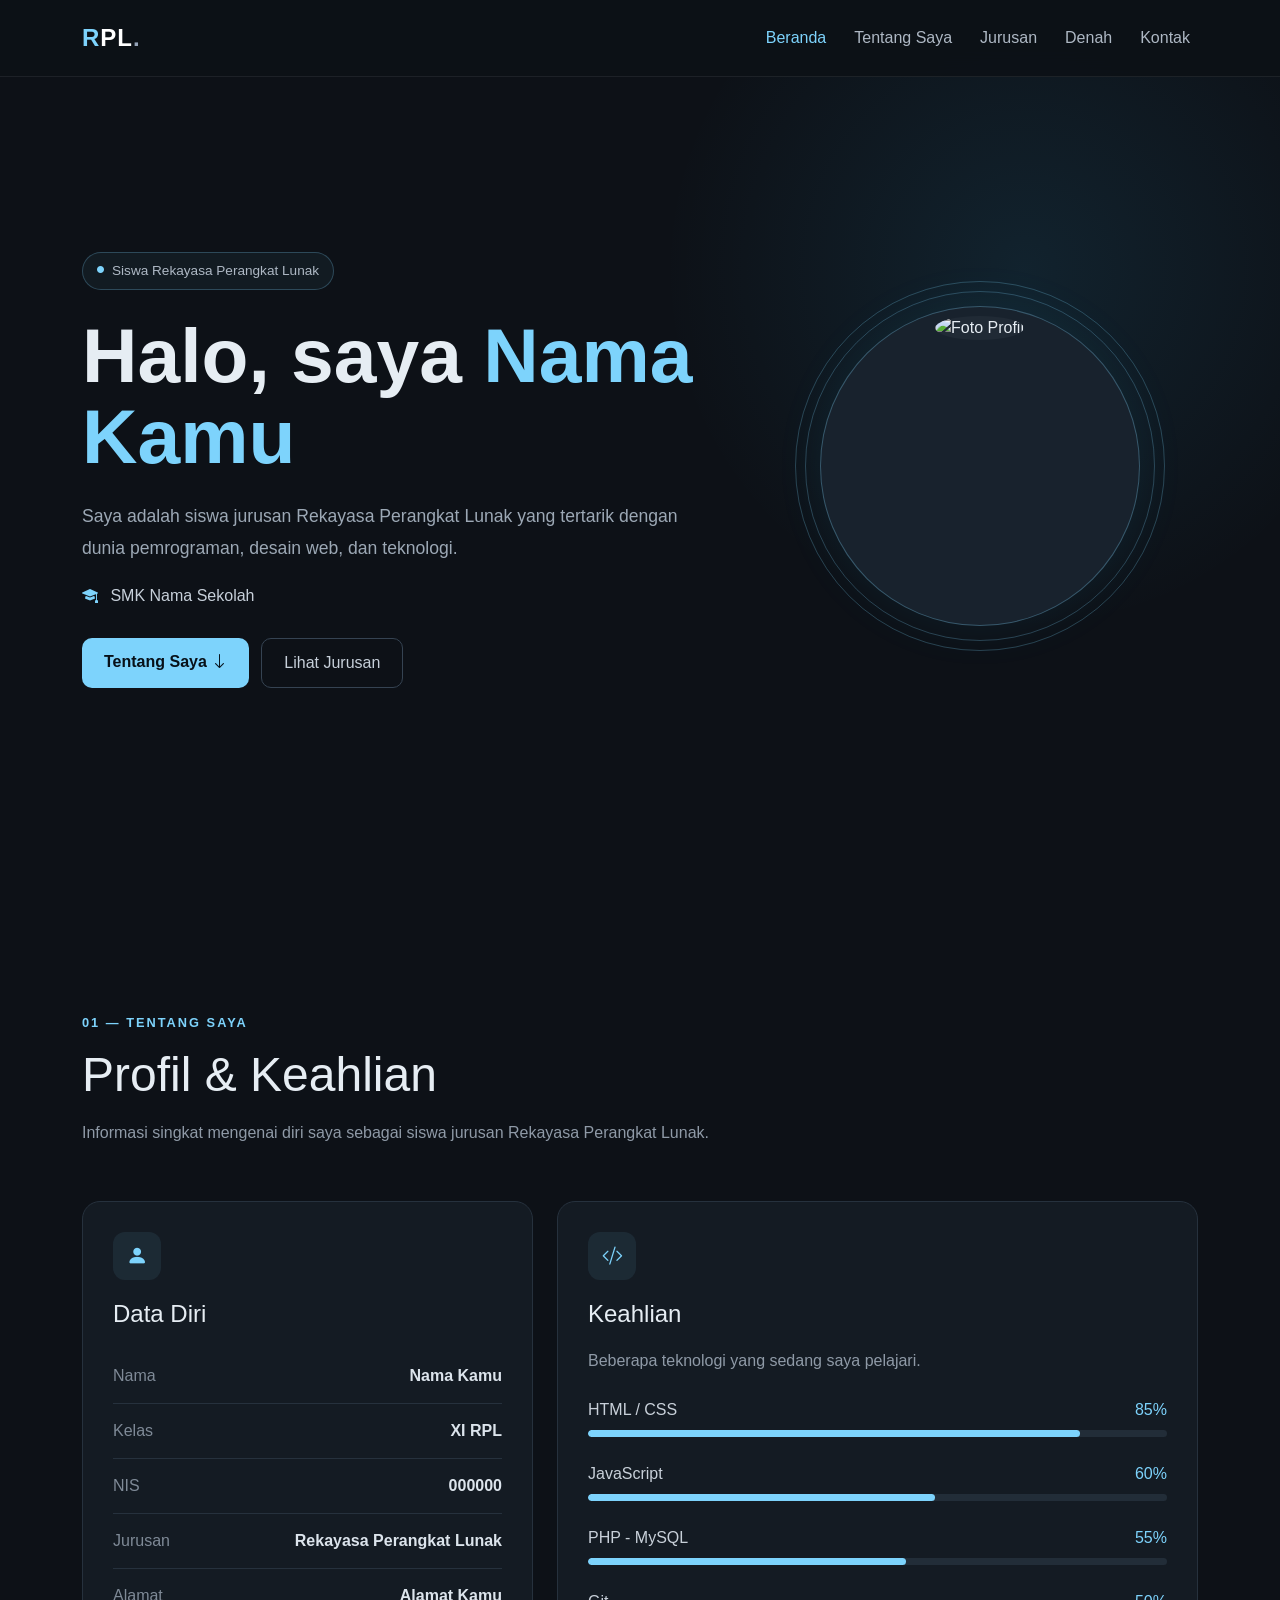
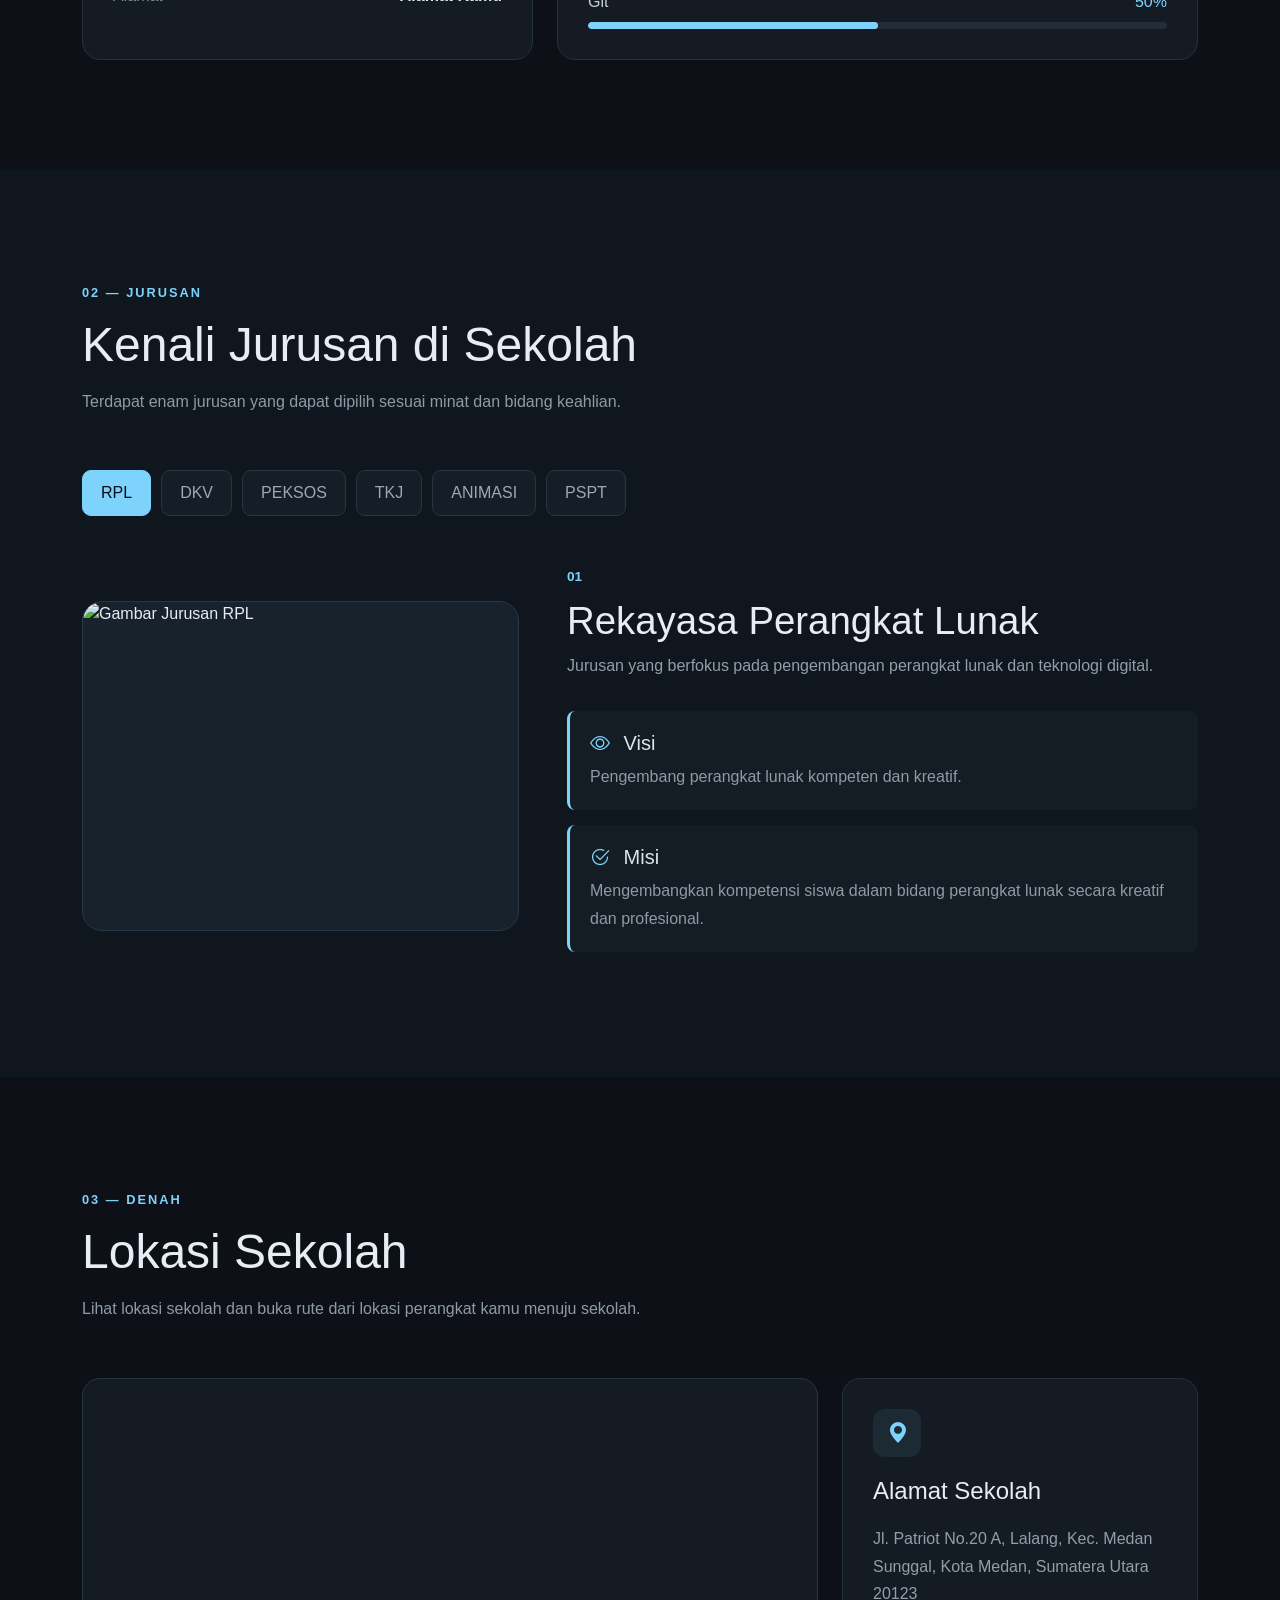
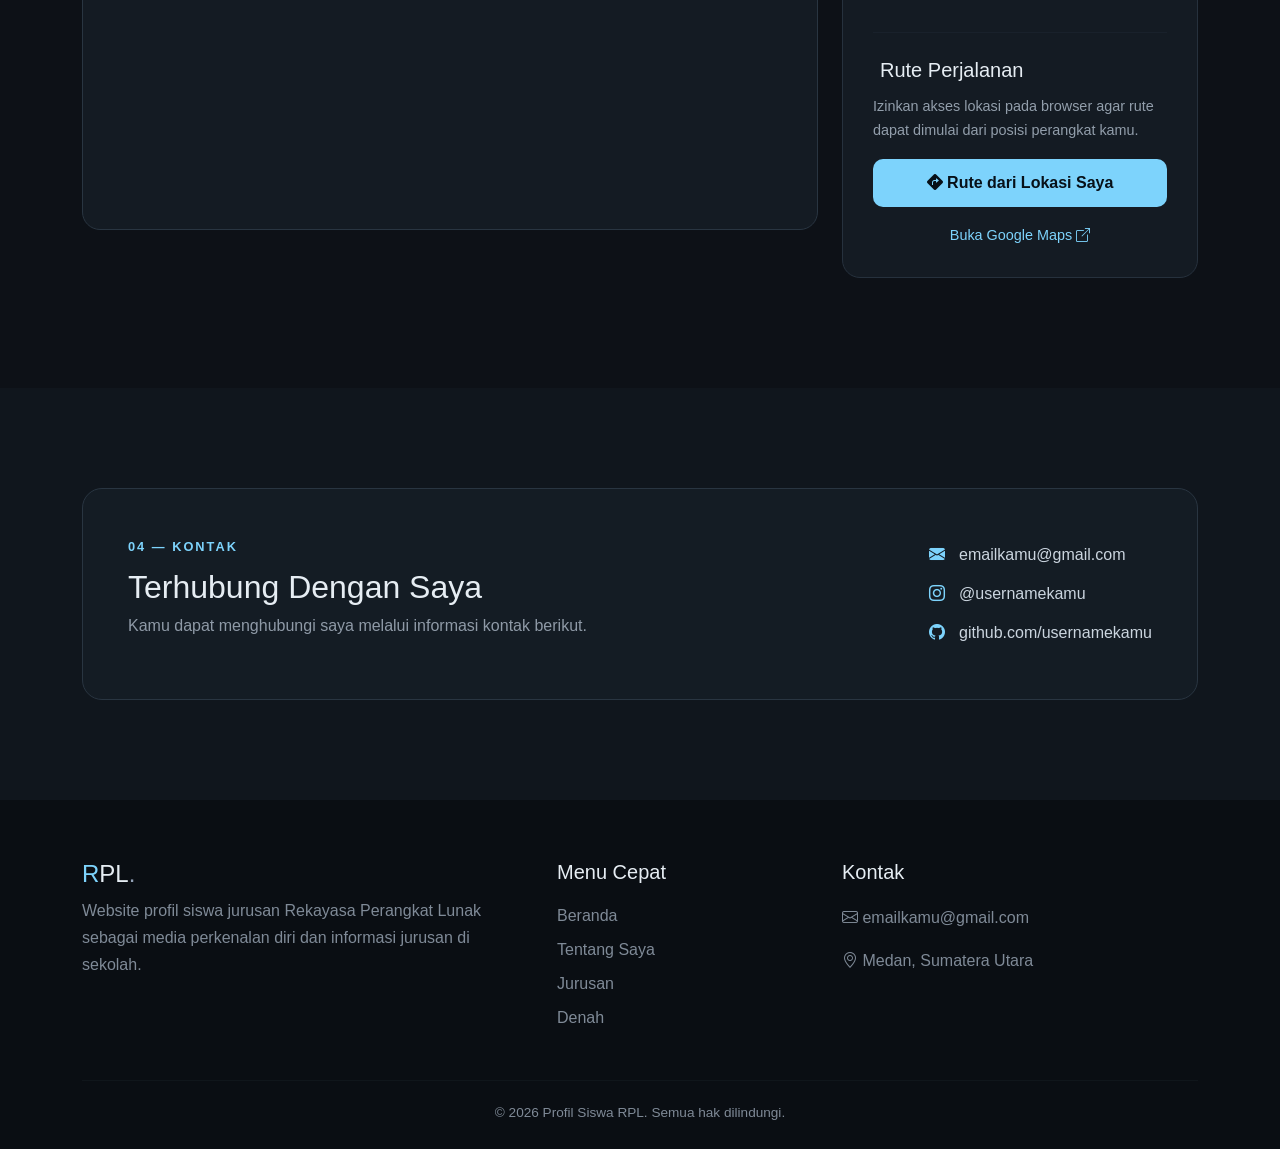
==== commit 7a3359da: "Add files via upload" ====
--- a/index.html
+++ b/index.html
@@ -1,5 +1,6 @@
 <!DOCTYPE html>
 <html lang="id">
+
 <head>
     <meta charset="UTF-8">
     <meta name="viewport" content="width=device-width, initial-scale=1.0">
@@ -7,877 +8,1011 @@
     <title>Profil Siswa RPL</title>
 
     <!-- Bootstrap 5 -->
-    <link
-        href="https://cdn.jsdelivr.net/npm/bootstrap@5.3.3/dist/css/bootstrap.min.css"
-        rel="stylesheet">
+    <link href="https://cdn.jsdelivr.net/npm/bootstrap@5.3.3/dist/css/bootstrap.min.css" rel="stylesheet">
 
     <!-- Bootstrap Icons -->
-    <link
-        rel="stylesheet"
-        href="https://cdn.jsdelivr.net/npm/bootstrap-icons@1.11.3/font/bootstrap-icons.min.css">
+    <link href="https://cdn.jsdelivr.net/npm/bootstrap-icons@1.11.3/font/bootstrap-icons.css" rel="stylesheet">
 
     <!-- CSS -->
     <link rel="stylesheet" href="style.css">
 </head>
 
-<body data-bs-spy="scroll" data-bs-target="#navbar">
-
-<!-- ================= NAVBAR ================= -->
-<nav id="navbar" class="navbar navbar-expand-lg navbar-dark fixed-top">
-    <div class="container">
-
-        <a class="navbar-brand fw-bold" href="#beranda">
-            <span>RPL</span> Profile
-        </a>
-
-        <button
-            class="navbar-toggler"
-            type="button"
-            data-bs-toggle="collapse"
-            data-bs-target="#menu">
-
-            <span class="navbar-toggler-icon"></span>
-
-        </button>
-
-        <div class="collapse navbar-collapse" id="menu">
-
-            <ul class="navbar-nav ms-auto">
+<body data-bs-spy="scroll" data-bs-target="#navbarUtama" data-bs-offset="80" tabindex="0">
+
+    <!-- ================= NAVBAR ================= -->
+    <nav id="navbarUtama" class="navbar navbar-expand-lg navbar-dark fixed-top">
+        <div class="container">
+
+            <a class="navbar-brand fw-bold" href="#beranda">
+                <span class="brand-r">R</span>PL<span class="brand-dot">.</span>
+            </a>
+
+            <button class="navbar-toggler" type="button"
+                data-bs-toggle="collapse"
+                data-bs-target="#menuNavbar">
+                <span class="navbar-toggler-icon"></span>
+            </button>
+
+            <div class="collapse navbar-collapse" id="menuNavbar">
+                <ul class="navbar-nav ms-auto">
+
+                    <li class="nav-item">
+                        <a class="nav-link" href="#beranda">Beranda</a>
+                    </li>
+
+                    <li class="nav-item">
+                        <a class="nav-link" href="#tentang">Tentang Saya</a>
+                    </li>
+
+                    <li class="nav-item">
+                        <a class="nav-link" href="#jurusan">Jurusan</a>
+                    </li>
+
+                    <li class="nav-item">
+                        <a class="nav-link" href="#denah">Denah</a>
+                    </li>
+
+                    <li class="nav-item">
+                        <a class="nav-link" href="#kontak">Kontak</a>
+                    </li>
+
+                </ul>
+            </div>
+
+        </div>
+    </nav>
+
+
+    <!-- ================= HERO ================= -->
+    <section id="beranda" class="hero-section">
+
+        <div class="container">
+            <div class="row align-items-center g-5">
+
+                <div class="col-lg-7">
+
+                    <span class="badge-status">
+                        <i class="bi bi-circle-fill"></i>
+                        Siswa Rekayasa Perangkat Lunak
+                    </span>
+
+                    <h1 class="hero-title">
+                        Halo, saya
+                        <span class="accent-text">Nama Kamu</span>
+                    </h1>
+
+                    <p class="hero-description">
+                        Saya adalah siswa jurusan Rekayasa Perangkat Lunak
+                        yang tertarik dengan dunia pemrograman, desain web,
+                        dan teknologi.
+                    </p>
+
+                    <p class="school-name">
+                        <i class="bi bi-mortarboard-fill"></i>
+                        SMK Nama Sekolah
+                    </p>
+
+                    <div class="hero-buttons">
+                        <a href="#tentang" class="btn btn-main">
+                            Tentang Saya
+                            <i class="bi bi-arrow-down"></i>
+                        </a>
+
+                        <a href="#jurusan" class="btn btn-outline-main">
+                            Lihat Jurusan
+                        </a>
+                    </div>
+
+                </div>
+
+
+                <!-- FOTO PROFIL -->
+                <div class="col-lg-5 text-center">
+
+                    <div class="profile-wrapper">
+
+                        <div class="profile-circle">
+
+                            <!-- GANTI src DENGAN FOTO KAMU -->
+                            <img src="foto-profil.jpg"
+                                alt="Foto Profil"
+                                class="profile-image">
+
+                        </div>
+
+                        <div class="profile-decoration decoration-one"></div>
+                        <div class="profile-decoration decoration-two"></div>
+
+                    </div>
+
+                </div>
+
+            </div>
+        </div>
+
+    </section>
+
+
+    <!-- ================= TENTANG SAYA ================= -->
+    <section id="tentang" class="section-padding">
+
+        <div class="container">
+
+            <div class="section-heading">
+                <span>01 — TENTANG SAYA</span>
+                <h2>Profil & Keahlian</h2>
+                <p>
+                    Informasi singkat mengenai diri saya sebagai siswa
+                    jurusan Rekayasa Perangkat Lunak.
+                </p>
+            </div>
+
+
+            <div class="row g-4">
+
+                <!-- DATA DIRI -->
+                <div class="col-lg-5">
+
+                    <div class="glass-card h-100">
+
+                        <div class="card-icon">
+                            <i class="bi bi-person-fill"></i>
+                        </div>
+
+                        <h3>Data Diri</h3>
+
+                        <div class="data-list">
+
+                            <div class="data-item">
+                                <span>Nama</span>
+                                <strong>Nama Kamu</strong>
+                            </div>
+
+                            <div class="data-item">
+                                <span>Kelas</span>
+                                <strong>XI RPL</strong>
+                            </div>
+
+                            <div class="data-item">
+                                <span>NIS</span>
+                                <strong>000000</strong>
+                            </div>
+
+                            <div class="data-item">
+                                <span>Jurusan</span>
+                                <strong>Rekayasa Perangkat Lunak</strong>
+                            </div>
+
+                            <div class="data-item">
+                                <span>Alamat</span>
+                                <strong>Alamat Kamu</strong>
+                            </div>
+
+                        </div>
+
+                    </div>
+
+                </div>
+
+
+                <!-- KEAHLIAN -->
+                <div class="col-lg-7">
+
+                    <div class="glass-card h-100">
+
+                        <div class="card-icon">
+                            <i class="bi bi-code-slash"></i>
+                        </div>
+
+                        <h3>Keahlian</h3>
+
+                        <p class="card-description">
+                            Beberapa teknologi yang sedang saya pelajari.
+                        </p>
+
+
+                        <div class="skill-box">
+
+                            <div class="skill-info">
+                                <span>HTML / CSS</span>
+                                <span>85%</span>
+                            </div>
+
+                            <div class="progress">
+                                <div class="progress-bar" style="width: 85%"></div>
+                            </div>
+
+                        </div>
+
+
+                        <div class="skill-box">
+
+                            <div class="skill-info">
+                                <span>JavaScript</span>
+                                <span>60%</span>
+                            </div>
+
+                            <div class="progress">
+                                <div class="progress-bar" style="width: 60%"></div>
+                            </div>
+
+                        </div>
+
+
+                        <div class="skill-box">
+
+                            <div class="skill-info">
+                                <span>PHP - MySQL</span>
+                                <span>55%</span>
+                            </div>
+
+                            <div class="progress">
+                                <div class="progress-bar" style="width: 55%"></div>
+                            </div>
+
+                        </div>
+
+
+                        <div class="skill-box">
+
+                            <div class="skill-info">
+                                <span>Git</span>
+                                <span>50%</span>
+                            </div>
+
+                            <div class="progress">
+                                <div class="progress-bar" style="width: 50%"></div>
+                            </div>
+
+                        </div>
+
+                    </div>
+
+                </div>
+
+            </div>
+
+        </div>
+
+    </section>
+
+
+    <!-- ================= JURUSAN ================= -->
+    <section id="jurusan" class="section-padding section-dark">
+
+        <div class="container">
+
+            <div class="section-heading">
+                <span>02 — JURUSAN</span>
+                <h2>Kenali Jurusan di Sekolah</h2>
+                <p>
+                    Terdapat enam jurusan yang dapat dipilih sesuai
+                    minat dan bidang keahlian.
+                </p>
+            </div>
+
+
+            <!-- TAB JURUSAN -->
+            <ul class="nav nav-pills jurusan-tabs mb-5"
+                id="jurusanTabs"
+                role="tablist">
+
+                <li class="nav-item" role="presentation">
+                    <button class="nav-link active"
+                        data-bs-toggle="pill"
+                        data-bs-target="#rpl"
+                        type="button">
+                        RPL
+                    </button>
+                </li>
 
                 <li class="nav-item">
-                    <a class="nav-link" href="#beranda">
-                        Beranda
+                    <button class="nav-link"
+                        data-bs-toggle="pill"
+                        data-bs-target="#dkv"
+                        type="button">
+                        DKV
+                    </button>
+                </li>
+
+                <li class="nav-item">
+                    <button class="nav-link"
+                        data-bs-toggle="pill"
+                        data-bs-target="#peksos"
+                        type="button">
+                        PEKSOS
+                    </button>
+                </li>
+
+                <li class="nav-item">
+                    <button class="nav-link"
+                        data-bs-toggle="pill"
+                        data-bs-target="#tkj"
+                        type="button">
+                        TKJ
+                    </button>
+                </li>
+
+                <li class="nav-item">
+                    <button class="nav-link"
+                        data-bs-toggle="pill"
+                        data-bs-target="#animasi"
+                        type="button">
+                        ANIMASI
+                    </button>
+                </li>
+
+                <li class="nav-item">
+                    <button class="nav-link"
+                        data-bs-toggle="pill"
+                        data-bs-target="#pspt"
+                        type="button">
+                        PSPT
+                    </button>
+                </li>
+
+            </ul>
+
+
+            <div class="tab-content">
+
+
+                <!-- RPL -->
+                <div class="tab-pane fade show active" id="rpl">
+
+                    <div class="row align-items-center g-5">
+
+                        <div class="col-lg-5">
+
+                            <!-- WADAH GAMBAR -->
+                            <div class="jurusan-image">
+                                <img src="gambar-rpl.jpg"
+                                    alt="Gambar Jurusan RPL">
+                            </div>
+
+                        </div>
+
+                        <div class="col-lg-7">
+
+                            <span class="jurusan-number">01</span>
+
+                            <h3>Rekayasa Perangkat Lunak</h3>
+
+                            <p>
+                                Jurusan yang berfokus pada pengembangan
+                                perangkat lunak dan teknologi digital.
+                            </p>
+
+                            <div class="visi-misi">
+
+                                <div>
+                                    <h5>
+                                        <i class="bi bi-eye"></i>
+                                        Visi
+                                    </h5>
+
+                                    <p>
+                                        Pengembang perangkat lunak
+                                        kompeten dan kreatif.
+                                    </p>
+                                </div>
+
+                                <div>
+                                    <h5>
+                                        <i class="bi bi-check2-circle"></i>
+                                        Misi
+                                    </h5>
+
+                                    <p>
+                                        Mengembangkan kompetensi siswa
+                                        dalam bidang perangkat lunak
+                                        secara kreatif dan profesional.
+                                    </p>
+                                </div>
+
+                            </div>
+
+                        </div>
+
+                    </div>
+
+                </div>
+
+
+                <!-- DKV -->
+                <div class="tab-pane fade" id="dkv">
+
+                    <div class="row align-items-center g-5">
+
+                        <div class="col-lg-5">
+                            <div class="jurusan-image">
+                                <img src="gambar-dkv.jpg"
+                                    alt="Gambar Jurusan DKV">
+                            </div>
+                        </div>
+
+                        <div class="col-lg-7">
+
+                            <span class="jurusan-number">02</span>
+
+                            <h3>Desain Komunikasi Visual</h3>
+
+                            <p>
+                                Bidang yang berhubungan dengan desain
+                                visual dan industri kreatif.
+                            </p>
+
+                            <div class="visi-misi">
+
+                                <div>
+                                    <h5>
+                                        <i class="bi bi-eye"></i>
+                                        Visi
+                                    </h5>
+
+                                    <p>
+                                        Desainer visual kreatif untuk
+                                        industri kreatif.
+                                    </p>
+                                </div>
+
+                                <div>
+                                    <h5>
+                                        <i class="bi bi-check2-circle"></i>
+                                        Misi
+                                    </h5>
+
+                                    <p>
+                                        Mengembangkan kreativitas dan
+                                        kemampuan desain visual siswa.
+                                    </p>
+                                </div>
+
+                            </div>
+
+                        </div>
+
+                    </div>
+
+                </div>
+
+
+                <!-- PEKSOS -->
+                <div class="tab-pane fade" id="peksos">
+
+                    <div class="row align-items-center g-5">
+
+                        <div class="col-lg-5">
+                            <div class="jurusan-image">
+                                <img src="gambar-peksos.jpg"
+                                    alt="Gambar Jurusan PEKSOS">
+                            </div>
+                        </div>
+
+                        <div class="col-lg-7">
+
+                            <span class="jurusan-number">03</span>
+
+                            <h3>PEKSOS</h3>
+
+                            <p>
+                                Bidang yang berfokus pada pelayanan
+                                dan pekerjaan sosial.
+                            </p>
+
+                            <div class="visi-misi">
+
+                                <div>
+                                    <h5>
+                                        <i class="bi bi-eye"></i>
+                                        Visi
+                                    </h5>
+
+                                    <p>
+                                        Tenaga sosial profesional yang
+                                        peduli dan berempati.
+                                    </p>
+                                </div>
+
+                                <div>
+                                    <h5>
+                                        <i class="bi bi-check2-circle"></i>
+                                        Misi
+                                    </h5>
+
+                                    <p>
+                                        Membangun kepedulian dan empati
+                                        dalam pelayanan sosial.
+                                    </p>
+                                </div>
+
+                            </div>
+
+                        </div>
+
+                    </div>
+
+                </div>
+
+
+                <!-- TKJ -->
+                <div class="tab-pane fade" id="tkj">
+
+                    <div class="row align-items-center g-5">
+
+                        <div class="col-lg-5">
+                            <div class="jurusan-image">
+                                <img src="gambar-tkj.jpg"
+                                    alt="Gambar Jurusan TKJ">
+                            </div>
+                        </div>
+
+                        <div class="col-lg-7">
+
+                            <span class="jurusan-number">04</span>
+
+                            <h3>Teknik Komputer dan Jaringan</h3>
+
+                            <p>
+                                Bidang yang berhubungan dengan komputer,
+                                jaringan, dan administrasi sistem.
+                            </p>
+
+                            <div class="visi-misi">
+
+                                <div>
+                                    <h5>
+                                        <i class="bi bi-eye"></i>
+                                        Visi
+                                    </h5>
+
+                                    <p>
+                                        Teknisi dan administrator jaringan
+                                        yang handal.
+                                    </p>
+                                </div>
+
+                                <div>
+                                    <h5>
+                                        <i class="bi bi-check2-circle"></i>
+                                        Misi
+                                    </h5>
+
+                                    <p>
+                                        Mengembangkan keterampilan
+                                        teknologi komputer dan jaringan.
+                                    </p>
+                                </div>
+
+                            </div>
+
+                        </div>
+
+                    </div>
+
+                </div>
+
+
+                <!-- ANIMASI -->
+                <div class="tab-pane fade" id="animasi">
+
+                    <div class="row align-items-center g-5">
+
+                        <div class="col-lg-5">
+                            <div class="jurusan-image">
+                                <img src="gambar-animasi.jpg"
+                                    alt="Gambar Jurusan Animasi">
+                            </div>
+                        </div>
+
+                        <div class="col-lg-7">
+
+                            <span class="jurusan-number">05</span>
+
+                            <h3>Animasi</h3>
+
+                            <p>
+                                Bidang yang berfokus pada pembuatan
+                                karya animasi dan konten kreatif.
+                            </p>
+
+                            <div class="visi-misi">
+
+                                <div>
+                                    <h5>
+                                        <i class="bi bi-eye"></i>
+                                        Visi
+                                    </h5>
+
+                                    <p>
+                                        Animator kreatif dan produktif.
+                                    </p>
+                                </div>
+
+                                <div>
+                                    <h5>
+                                        <i class="bi bi-check2-circle"></i>
+                                        Misi
+                                    </h5>
+
+                                    <p>
+                                        Mengembangkan kreativitas dan
+                                        produktivitas dalam bidang animasi.
+                                    </p>
+                                </div>
+
+                            </div>
+
+                        </div>
+
+                    </div>
+
+                </div>
+
+
+                <!-- PSPT -->
+                <div class="tab-pane fade" id="pspt">
+
+                    <div class="row align-items-center g-5">
+
+                        <div class="col-lg-5">
+                            <div class="jurusan-image">
+                                <img src="gambar-pspt.jpg"
+                                    alt="Gambar Jurusan PSPT">
+                            </div>
+                        </div>
+
+                        <div class="col-lg-7">
+
+                            <span class="jurusan-number">06</span>
+
+                            <h3>PSPT</h3>
+
+                            <p>
+                                Bidang yang berhubungan dengan dunia
+                                pertelevisian dan produksi media.
+                            </p>
+
+                            <div class="visi-misi">
+
+                                <div>
+                                    <h5>
+                                        <i class="bi bi-eye"></i>
+                                        Visi
+                                    </h5>
+
+                                    <p>
+                                        Insan pertelevisian profesional
+                                        dan beretika.
+                                    </p>
+                                </div>
+
+                                <div>
+                                    <h5>
+                                        <i class="bi bi-check2-circle"></i>
+                                        Misi
+                                    </h5>
+
+                                    <p>
+                                        Mengembangkan kemampuan produksi
+                                        media secara profesional dan beretika.
+                                    </p>
+                                </div>
+
+                            </div>
+
+                        </div>
+
+                    </div>
+
+                </div>
+
+            </div>
+
+        </div>
+
+    </section>
+
+
+    <!-- ================= DENAH ================= -->
+    <section id="denah" class="section-padding">
+
+        <div class="container">
+
+            <div class="section-heading">
+                <span>03 — DENAH</span>
+                <h2>Lokasi Sekolah</h2>
+                <p>
+                    Lihat lokasi sekolah dan buka rute dari lokasi
+                    perangkat kamu menuju sekolah.
+                </p>
+            </div>
+
+
+            <div class="row g-4">
+
+                <!-- MAP -->
+                <div class="col-lg-8">
+
+                    <div class="map-card">
+
+                        <iframe
+                            src="https://www.google.com/maps?q=Jl.%20Patriot%20No.20%20A,%20Lalang,%20Kec.%20Medan%20Sunggal,%20Kota%20Medan,%20Sumatera%20Utara%2020123&output=embed"
+                            width="100%"
+                            height="450"
+                            style="border:0;"
+                            allowfullscreen=""
+                            loading="lazy">
+                        </iframe>
+
+                    </div>
+
+                </div>
+
+
+                <!-- INFORMASI LOKASI -->
+                <div class="col-lg-4">
+
+                    <div class="glass-card location-card">
+
+                        <div class="card-icon">
+                            <i class="bi bi-geo-alt-fill"></i>
+                        </div>
+
+                        <h3>Alamat Sekolah</h3>
+
+                        <p>
+                            Jl. Patriot No.20 A, Lalang,
+                            Kec. Medan Sunggal, Kota Medan,
+                            Sumatera Utara 20123
+                        </p>
+
+                        <hr>
+
+                        <h5>
+                            <i class="bi bi-navigation-fill"></i>
+                            Rute Perjalanan
+                        </h5>
+
+                        <p class="small-text">
+                            Izinkan akses lokasi pada browser agar
+                            rute dapat dimulai dari posisi perangkat kamu.
+                        </p>
+
+
+                        <button
+                            class="btn btn-main w-100"
+                            onclick="bukaRute()">
+
+                            <i class="bi bi-sign-turn-right-fill"></i>
+                            Rute dari Lokasi Saya
+
+                        </button>
+
+
+                        <a
+                            href="https://www.google.com/maps/dir/?api=1&destination=Jl.%20Patriot%20No.20%20A,%20Lalang,%20Kec.%20Medan%20Sunggal,%20Kota%20Medan,%20Sumatera%20Utara%2020123"
+                            target="_blank"
+                            class="manual-route">
+
+                            Buka Google Maps
+                            <i class="bi bi-box-arrow-up-right"></i>
+
+                        </a>
+
+                    </div>
+
+                </div>
+
+            </div>
+
+        </div>
+
+    </section>
+
+
+    <!-- ================= KONTAK ================= -->
+    <section id="kontak" class="contact-section">
+
+        <div class="container">
+
+            <div class="contact-card">
+
+                <div>
+
+                    <span class="section-label">
+                        04 — KONTAK
+                    </span>
+
+                    <h2>Terhubung Dengan Saya</h2>
+
+                    <p>
+                        Kamu dapat menghubungi saya melalui informasi
+                        kontak berikut.
+                    </p>
+
+                </div>
+
+
+                <div class="contact-list">
+
+                    <a href="mailto:emailkamu@gmail.com">
+                        <i class="bi bi-envelope-fill"></i>
+                        emailkamu@gmail.com
                     </a>
-                </li>
-
-                <li class="nav-item">
-                    <a class="nav-link" href="#tentang">
-                        Tentang Saya
+
+                    <a href="#">
+                        <i class="bi bi-instagram"></i>
+                        @usernamekamu
                     </a>
-                </li>
-
-                <li class="nav-item">
-                    <a class="nav-link" href="#jurusan">
-                        Jurusan
+
+                    <a href="#">
+                        <i class="bi bi-github"></i>
+                        github.com/usernamekamu
                     </a>
-                </li>
-
-                <li class="nav-item">
-                    <a class="nav-link" href="#denah">
-                        Denah
-                    </a>
-                </li>
-
-                <li class="nav-item">
-                    <a class="nav-link" href="#kontak">
-                        Kontak
-                    </a>
-                </li>
-
-            </ul>
+
+                </div>
+
+            </div>
 
         </div>
 
-    </div>
-</nav>
-
-
-<!-- ================= HERO ================= -->
-<section id="beranda" class="hero">
-
-    <div class="container">
-
-        <div class="row align-items-center min-vh-100">
-
-            <div class="col-lg-7">
-
-                <p class="hero-small">
-                    <i class="bi bi-code-slash"></i>
-                    SISWA REKAYASA PERANGKAT LUNAK
+    </section>
+
+
+    <!-- ================= FOOTER ================= -->
+    <footer>
+
+        <div class="container">
+
+            <div class="row g-4">
+
+                <div class="col-lg-5">
+
+                    <h4>
+                        <span class="brand-r">R</span>PL<span class="brand-dot">.</span>
+                    </h4>
+
+                    <p>
+                        Website profil siswa jurusan Rekayasa Perangkat
+                        Lunak sebagai media perkenalan diri dan informasi
+                        jurusan di sekolah.
+                    </p>
+
+                </div>
+
+
+                <div class="col-lg-3">
+
+                    <h5>Menu Cepat</h5>
+
+                    <ul>
+                        <li>
+                            <a href="#beranda">Beranda</a>
+                        </li>
+
+                        <li>
+                            <a href="#tentang">Tentang Saya</a>
+                        </li>
+
+                        <li>
+                            <a href="#jurusan">Jurusan</a>
+                        </li>
+
+                        <li>
+                            <a href="#denah">Denah</a>
+                        </li>
+                    </ul>
+
+                </div>
+
+
+                <div class="col-lg-4">
+
+                    <h5>Kontak</h5>
+
+                    <p>
+                        <i class="bi bi-envelope"></i>
+                        emailkamu@gmail.com
+                    </p>
+
+                    <p>
+                        <i class="bi bi-geo-alt"></i>
+                        Medan, Sumatera Utara
+                    </p>
+
+                </div>
+
+            </div>
+
+
+            <hr>
+
+            <div class="copyright">
+                <p>
+                    © 2026 Profil Siswa RPL. Semua hak dilindungi.
                 </p>
-
-                <h1>
-                    Halo, Saya
-                    <span>Nama Kamu</span>
-                </h1>
-
-                <p class="hero-text">
-                    Siswa jurusan Rekayasa Perangkat Lunak
-                    yang sedang belajar membuat website,
-                    pemrograman, dan pengembangan perangkat lunak.
-                </p>
-
-                <div class="hero-buttons">
-
-                    <a
-                        href="#tentang"
-                        class="btn btn-primary-custom">
-                        Tentang Saya
-                    </a>
-
-                    <a
-                        href="#jurusan"
-                        class="btn btn-outline-custom">
-                        Lihat Jurusan
-                    </a>
-
-                </div>
-
             </div>
 
-
-            <div class="col-lg-5 text-center">
-
-                <div class="profile-card">
-
-                    <div class="profile-circle">
-                        <i class="bi bi-person"></i>
-                    </div>
-
-                    <h3>
-                        Nama Kamu
-                    </h3>
-
-                    <p>
-                        Siswa RPL
-                    </p>
-
-                    <div class="profile-badge">
-                        <i class="bi bi-mortarboard-fill"></i>
-                        SMK
-                    </div>
-
-                </div>
-
-            </div>
-
         </div>
 
-    </div>
-
-</section>
-
-
-<!-- ================= TENTANG ================= -->
-<section id="tentang" class="section">
-
-    <div class="container">
-
-        <div class="section-title">
-
-            <p>TENTANG SAYA</p>
-
-            <h2>
-                Kenalan Lebih Dekat
-            </h2>
-
-        </div>
-
-
-        <div class="row g-4">
-
-            <!-- PROFIL -->
-            <div class="col-lg-6">
-
-                <div class="info-card h-100">
-
-                    <div class="icon-box">
-                        <i class="bi bi-person-fill"></i>
-                    </div>
-
-                    <h3>
-                        Profil Siswa
-                    </h3>
-
-                    <div class="profile-info">
-
-                        <div>
-                            <span>Nama</span>
-                            <strong>Nama Kamu</strong>
-                        </div>
-
-                        <div>
-                            <span>Jurusan</span>
-                            <strong>Rekayasa Perangkat Lunak</strong>
-                        </div>
-
-                        <div>
-                            <span>Kelas</span>
-                            <strong>XI RPL</strong>
-                        </div>
-
-                        <div>
-                            <span>NIS</span>
-                            <strong>000000</strong>
-                        </div>
-
-                    </div>
-
-                </div>
-
-            </div>
-
-
-            <!-- SKILL -->
-            <div class="col-lg-6">
-
-                <div class="info-card h-100">
-
-                    <div class="icon-box">
-                        <i class="bi bi-laptop-fill"></i>
-                    </div>
-
-                    <h3>
-                        Skill Saya
-                    </h3>
-
-
-                    <div class="skill">
-
-                        <div class="skill-title">
-                            <span>HTML</span>
-                            <span>85%</span>
-                        </div>
-
-                        <div class="progress">
-
-                            <div
-                                class="progress-bar"
-                                style="width: 85%">
-                            </div>
-
-                        </div>
-
-                    </div>
-
-
-                    <div class="skill">
-
-                        <div class="skill-title">
-                            <span>CSS</span>
-                            <span>80%</span>
-                        </div>
-
-                        <div class="progress">
-
-                            <div
-                                class="progress-bar"
-                                style="width: 80%">
-                            </div>
-
-                        </div>
-
-                    </div>
-
-
-                    <div class="skill">
-
-                        <div class="skill-title">
-                            <span>JavaScript</span>
-                            <span>65%</span>
-                        </div>
-
-                        <div class="progress">
-
-                            <div
-                                class="progress-bar"
-                                style="width: 65%">
-                            </div>
-
-                        </div>
-
-                    </div>
-
-
-                    <div class="skill">
-
-                        <div class="skill-title">
-                            <span>PHP & MySQL</span>
-                            <span>60%</span>
-                        </div>
-
-                        <div class="progress">
-
-                            <div
-                                class="progress-bar"
-                                style="width: 60%">
-                            </div>
-
-                        </div>
-
-                    </div>
-
-
-                    <div class="skill">
-
-                        <div class="skill-title">
-                            <span>Git & GitHub</span>
-                            <span>55%</span>
-                        </div>
-
-                        <div class="progress">
-
-                            <div
-                                class="progress-bar"
-                                style="width: 55%">
-                            </div>
-
-                        </div>
-
-                    </div>
-
-                </div>
-
-            </div>
-
-        </div>
-
-    </div>
-
-</section>
-
-
-<!-- ================= JURUSAN ================= -->
-<section id="jurusan" class="section section-dark">
-
-    <div class="container">
-
-        <div class="section-title">
-
-            <p>JURUSAN SMK</p>
-
-            <h2>
-                Enam Jurusan
-            </h2>
-
-            <span>
-                Informasi singkat mengenai jurusan yang tersedia.
-            </span>
-
-        </div>
-
-
-        <ul
-            class="nav nav-pills justify-content-center major-tabs mb-5"
-            id="majorTab"
-            role="tablist">
-
-            <li class="nav-item">
-                <button
-                    class="nav-link active"
-                    data-bs-toggle="pill"
-                    data-bs-target="#rpl">
-                    RPL
-                </button>
-            </li>
-
-            <li class="nav-item">
-                <button
-                    class="nav-link"
-                    data-bs-toggle="pill"
-                    data-bs-target="#dkv">
-                    DKV
-                </button>
-            </li>
-
-            <li class="nav-item">
-                <button
-                    class="nav-link"
-                    data-bs-toggle="pill"
-                    data-bs-target="#peksos">
-                    PEKSOS
-                </button>
-            </li>
-
-            <li class="nav-item">
-                <button
-                    class="nav-link"
-                    data-bs-toggle="pill"
-                    data-bs-target="#tkj">
-                    TKJ
-                </button>
-            </li>
-
-            <li class="nav-item">
-                <button
-                    class="nav-link"
-                    data-bs-toggle="pill"
-                    data-bs-target="#animasi">
-                    ANIMASI
-                </button>
-            </li>
-
-            <li class="nav-item">
-                <button
-                    class="nav-link"
-                    data-bs-toggle="pill"
-                    data-bs-target="#pspt">
-                    PSPT
-                </button>
-            </li>
-
-        </ul>
-
-
-        <div class="tab-content">
-
-            <!-- RPL -->
-            <div
-                class="tab-pane fade show active"
-                id="rpl">
-
-                <div class="major-card">
-
-                    <div class="major-icon">
-                        <i class="bi bi-code-square"></i>
-                    </div>
-
-                    <h3>
-                        Rekayasa Perangkat Lunak
-                    </h3>
-
-                    <p>
-                        <strong>Visi:</strong>
-                        Menjadi pengembang perangkat lunak
-                        yang kompeten dan kreatif.
-                    </p>
-
-                    <p>
-                        <strong>Misi:</strong>
-                        Mengembangkan kemampuan pemrograman,
-                        pengembangan website, database,
-                        dan teknologi perangkat lunak.
-                    </p>
-
-                </div>
-
-            </div>
-
-
-            <!-- DKV -->
-            <div
-                class="tab-pane fade"
-                id="dkv">
-
-                <div class="major-card">
-
-                    <div class="major-icon">
-                        <i class="bi bi-palette-fill"></i>
-                    </div>
-
-                    <h3>
-                        Desain Komunikasi Visual
-                    </h3>
-
-                    <p>
-                        <strong>Visi:</strong>
-                        Menjadi desainer visual yang kreatif
-                        untuk industri kreatif.
-                    </p>
-
-                    <p>
-                        <strong>Misi:</strong>
-                        Mengembangkan kemampuan desain,
-                        ilustrasi, dan komunikasi visual.
-                    </p>
-
-                </div>
-
-            </div>
-
-
-            <!-- PEKSOS -->
-            <div
-                class="tab-pane fade"
-                id="peksos">
-
-                <div class="major-card">
-
-                    <div class="major-icon">
-                        <i class="bi bi-people-fill"></i>
-                    </div>
-
-                    <h3>
-                        Pekerjaan Sosial
-                    </h3>
-
-                    <p>
-                        <strong>Visi:</strong>
-                        Menjadi tenaga sosial yang profesional,
-                        peduli, dan berempati.
-                    </p>
-
-                    <p>
-                        <strong>Misi:</strong>
-                        Mengembangkan kemampuan pelayanan sosial
-                        dan kepedulian terhadap masyarakat.
-                    </p>
-
-                </div>
-
-            </div>
-
-
-            <!-- TKJ -->
-            <div
-                class="tab-pane fade"
-                id="tkj">
-
-                <div class="major-card">
-
-                    <div class="major-icon">
-                        <i class="bi bi-router-fill"></i>
-                    </div>
-
-                    <h3>
-                        Teknik Komputer dan Jaringan
-                    </h3>
-
-                    <p>
-                        <strong>Visi:</strong>
-                        Menjadi teknisi dan administrator
-                        jaringan yang handal.
-                    </p>
-
-                    <p>
-                        <strong>Misi:</strong>
-                        Mengembangkan kemampuan jaringan,
-                        komputer, server, dan keamanan jaringan.
-                    </p>
-
-                </div>
-
-            </div>
-
-
-            <!-- ANIMASI -->
-            <div
-                class="tab-pane fade"
-                id="animasi">
-
-                <div class="major-card">
-
-                    <div class="major-icon">
-                        <i class="bi bi-film"></i>
-                    </div>
-
-                    <h3>
-                        Animasi
-                    </h3>
-
-                    <p>
-                        <strong>Visi:</strong>
-                        Menjadi animator yang kreatif
-                        dan produktif.
-                    </p>
-
-                    <p>
-                        <strong>Misi:</strong>
-                        Mengembangkan kemampuan animasi,
-                        desain karakter, dan produksi visual.
-                    </p>
-
-                </div>
-
-            </div>
-
-
-            <!-- PSPT -->
-            <div
-                class="tab-pane fade"
-                id="pspt">
-
-                <div class="major-card">
-
-                    <div class="major-icon">
-                        <i class="bi bi-camera-reels-fill"></i>
-                    </div>
-
-                    <h3>
-                        Produksi Siaran Program Televisi
-                    </h3>
-
-                    <p>
-                        <strong>Visi:</strong>
-                        Menjadi insan pertelevisian yang
-                        profesional dan beretika.
-                    </p>
-
-                    <p>
-                        <strong>Misi:</strong>
-                        Mengembangkan kemampuan produksi,
-                        penyiaran, dan pengolahan media.
-                    </p>
-
-                </div>
-
-            </div>
-
-        </div>
-
-    </div>
-
-</section>
-
-
-<!-- ================= DENAH ================= -->
-<section id="denah" class="section">
-
-    <div class="container">
-
-        <div class="section-title">
-
-            <p>DENAH & LOKASI</p>
-
-            <h2>
-                Lokasi Sekolah
-            </h2>
-
-            <span>
-                Lihat lokasi sekolah dan rute menuju sekolah.
-            </span>
-
-        </div>
-
-
-        <div class="map-card">
-
-            <!-- GOOGLE MAP -->
-            <div class="map-wrapper">
-
-                <iframe
-                    src="https://www.google.com/maps?q=SMK+Negeri+9+Medan,+Jl.+Patriot+No.20+A,+Lalang,+Medan+Sunggal,+Sumatera+Utara&output=embed"
-                    loading="lazy"
-                    allowfullscreen
-                    referrerpolicy="no-referrer-when-downgrade">
-                </iframe>
-
-            </div>
-
-
-            <div class="map-content">
-
-                <div>
-
-                    <span class="location-label">
-
-                        <i class="bi bi-geo-alt-fill"></i>
-
-                        LOKASI SEKOLAH
-
-                    </span>
-
-                    <h3>
-                        SMK Negeri 9 Medan
-                    </h3>
-
-                    <p>
-                        Jl. Patriot No. 20 A,
-                        Lalang, Medan Sunggal,
-                        Sumatera Utara.
-                    </p>
-
-                </div>
-
-
-                <!-- GOOGLE MAPS DIRECTIONS -->
-                <a
-                    href="https://www.google.com/maps/dir/?api=1&destination=SMK+Negeri+9+Medan%2C+Jl.+Patriot+No.20+A%2C+Lalang%2C+Medan+Sunggal%2C+Sumatera+Utara&travelmode=driving"
-                    class="map-button">
-
-                    <i class="bi bi-sign-turn-right-fill"></i>
-
-                    Lihat Rute ke Sekolah
-
-                </a>
-
-            </div>
-
-        </div>
-
-    </div>
-
-</section>
-
-
-<!-- ================= KONTAK ================= -->
-<section id="kontak" class="section section-dark">
-
-    <div class="container">
-
-        <div class="section-title">
-
-            <p>KONTAK</p>
-
-            <h2>
-                Hubungi Saya
-            </h2>
-
-        </div>
-
-
-        <div class="row justify-content-center">
-
-            <div class="col-md-8">
-
-                <div class="contact-card">
-
-                    <div class="contact-item">
-
-                        <div class="contact-icon">
-                            <i class="bi bi-envelope-fill"></i>
-                        </div>
-
-                        <div>
-
-                            <span>
-                                Email
-                            </span>
-
-                            <strong>
-                                emailkamu@gmail.com
-                            </strong>
-
-                        </div>
-
-                    </div>
-
-
-                    <div class="contact-item">
-
-                        <div class="contact-icon">
-                            <i class="bi bi-github"></i>
-                        </div>
-
-                        <div>
-
-                            <span>
-                                GitHub
-                            </span>
-
-                            <strong>
-                                github.com/username
-                            </strong>
-
-                        </div>
-
-                    </div>
-
-
-                    <div class="contact-item">
-
-                        <div class="contact-icon">
-                            <i class="bi bi-instagram"></i>
-                        </div>
-
-                        <div>
-
-                            <span>
-                                Instagram
-                            </span>
-
-                            <strong>
-                                @username
-                            </strong>
-
-                        </div>
-
-                    </div>
-
-                </div>
-
-            </div>
-
-        </div>
-
-    </div>
-
-</section>
-
-
-<!-- ================= FOOTER ================= -->
-<footer>
-
-    <div class="container">
-
-        <div class="row g-4">
-
-            <div class="col-lg-6">
-
-                <h4>
-                    <span>RPL</span> Profile
-                </h4>
-
-                <p>
-                    Website profil siswa jurusan
-                    Rekayasa Perangkat Lunak.
-                </p>
-
-            </div>
-
-
-            <div class="col-lg-3">
-
-                <h5>
-                    Menu
-                </h5>
-
-                <a href="#beranda">
-                    Beranda
-                </a>
-
-                <a href="#tentang">
-                    Tentang Saya
-                </a>
-
-                <a href="#jurusan">
-                    Jurusan
-                </a>
-
-                <a href="#denah">
-                    Denah
-                </a>
-
-            </div>
-
-
-            <div class="col-lg-3">
-
-                <h5>
-                    Kontak
-                </h5>
-
-                <p>
-                    <i class="bi bi-envelope"></i>
-                    emailkamu@gmail.com
-                </p>
-
-            </div>
-
-        </div>
-
-
-        <hr>
-
-
-        <div class="footer-bottom">
-
-            <p>
-                © 2026 Profil Siswa RPL.
-                All Rights Reserved.
-            </p>
-
-        </div>
-
-    </div>
-
-</footer>
-
-
-<!-- Bootstrap JS -->
-<script
-    src="https://cdn.jsdelivr.net/npm/bootstrap@5.3.3/dist/js/bootstrap.bundle.min.js">
-</script>
+    </footer>
+
+
+    <!-- Bootstrap JS -->
+    <script src="https://cdn.jsdelivr.net/npm/bootstrap@5.3.3/dist/js/bootstrap.bundle.min.js"></script>
+
+
+    <!-- RUTE GOOGLE MAPS -->
+    <script>
+
+        function bukaRute() {
+
+            const tujuan =
+                "Jl. Patriot No.20 A, Lalang, Kec. Medan Sunggal, Kota Medan, Sumatera Utara 20123";
+
+
+            if (!navigator.geolocation) {
+
+                const url =
+                    "https://www.google.com/maps/dir/?api=1" +
+                    "&origin=My+Location" +
+                    "&destination=" +
+                    encodeURIComponent(tujuan);
+
+                window.open(url, "_blank");
+
+                return;
+            }
+
+
+            navigator.geolocation.getCurrentPosition(
+
+                function(position) {
+
+                    const latitude = position.coords.latitude;
+                    const longitude = position.coords.longitude;
+
+
+                    const url =
+                        "https://www.google.com/maps/dir/?api=1" +
+                        "&origin=" +
+                        latitude +
+                        "," +
+                        longitude +
+                        "&destination=" +
+                        encodeURIComponent(tujuan);
+
+
+                    window.open(url, "_blank");
+
+                },
+
+
+                function() {
+
+                    const url =
+                        "https://www.google.com/maps/dir/?api=1" +
+                        "&origin=My+Location" +
+                        "&destination=" +
+                        encodeURIComponent(tujuan);
+
+                    window.open(url, "_blank");
+
+                },
+
+                {
+                    enableHighAccuracy: true,
+                    timeout: 10000,
+                    maximumAge: 0
+                }
+
+            );
+
+        }
+
+    </script>
 
 </body>
-        </html>
+
+</html>
--- a/style.css
+++ b/style.css
@@ -9,12 +9,16 @@
 body {
     margin: 0;
     font-family: "Segoe UI", Arial, sans-serif;
-    color: #172033;
-    background: #ffffff;
+    background: #0d1117;
+    color: #e6edf3;
 }
 
 section {
-    scroll-margin-top: 80px;
+    scroll-margin-top: 75px;
+}
+
+a {
+    text-decoration: none;
 }
 
 
@@ -23,308 +27,306 @@
 ========================= */
 
 .navbar {
-    padding: 18px 0;
-    background: rgba(8, 15, 30, 0.92);
+    background: rgba(13, 17, 23, 0.94);
     backdrop-filter: blur(14px);
-    border-bottom: 1px solid rgba(255, 255, 255, 0.08);
+    border-bottom: 1px solid rgba(255, 255, 255, 0.07);
+    padding: 15px 0;
 }
 
 .navbar-brand {
+    font-size: 1.5rem;
+    letter-spacing: 1px;
+}
+
+.brand-r {
+    color: #7dd3fc;
+}
+
+.brand-dot {
+    color: #94a3b8;
+}
+
+.navbar .nav-link {
+    color: #aeb8c4;
+    margin-left: 12px;
+    transition: 0.3s;
+}
+
+.navbar .nav-link:hover,
+.navbar .nav-link.active {
+    color: #7dd3fc;
+}
+
+
+/* =========================
+   HERO
+========================= */
+
+.hero-section {
+    min-height: 100vh;
     display: flex;
     align-items: center;
-    gap: 10px;
-    color: white;
-    font-size: 20px;
-}
-
-.logo {
+    background:
+        radial-gradient(
+            circle at 80% 30%,
+            rgba(56, 189, 248, 0.10),
+            transparent 30%
+        ),
+        #0d1117;
+
+    padding: 120px 0 80px;
+}
+
+.badge-status {
     display: inline-flex;
     align-items: center;
-    justify-content: center;
-    width: 38px;
-    height: 38px;
-    border-radius: 10px;
-    background: #2563eb;
-    color: white;
-    font-weight: 800;
-}
-
-.brand-blue {
-    color: #60a5fa;
-}
-
-.nav-link {
-    color: #aeb9ca !important;
-    margin-left: 15px;
-    font-weight: 500;
-    transition: 0.3s;
-}
-
-.nav-link:hover,
-.nav-link.active {
-    color: white !important;
-}
-
-
-/* =========================
-   HERO
-========================= */
-
-.hero {
-    min-height: 100vh;
-    color: white;
-
-    background:
-        radial-gradient(
-            circle at 80% 20%,
-            rgba(37, 99, 235, 0.25),
-            transparent 30%
-        ),
-        radial-gradient(
-            circle at 20% 90%,
-            rgba(14, 165, 233, 0.12),
-            transparent 30%
-        ),
-        #080f1e;
-}
-
-.hero-label {
-    display: inline-flex;
-    align-items: center;
-    gap: 9px;
-    padding: 9px 15px;
+    gap: 8px;
+
+    padding: 8px 14px;
+
+    border: 1px solid rgba(125, 211, 252, 0.25);
     border-radius: 50px;
-    color: #93c5fd;
-    background: rgba(37, 99, 235, 0.12);
-    border: 1px solid rgba(96, 165, 250, 0.2);
-    font-size: 12px;
+
+    color: #aeb8c4;
+    background: rgba(125, 211, 252, 0.05);
+
+    font-size: 0.85rem;
+}
+
+.badge-status i {
+    color: #7dd3fc;
+    font-size: 7px;
+}
+
+.hero-title {
+    font-size: clamp(2.8rem, 6vw, 5rem);
+    line-height: 1.05;
     font-weight: 700;
-    letter-spacing: 1px;
+    margin-top: 25px;
     margin-bottom: 25px;
 }
 
-.dot {
-    width: 7px;
-    height: 7px;
-    border-radius: 50%;
-    background: #60a5fa;
-}
-
-.hero h1 {
-    font-size: clamp(45px, 6vw, 78px);
-    line-height: 1.05;
-    font-weight: 800;
-    letter-spacing: -3px;
-}
-
-.hero h1 span {
-    display: block;
-    color: #60a5fa;
-}
-
-.hero-text {
-    max-width: 600px;
-    margin: 25px 0;
-    color: #9ca9bc;
-    font-size: 18px;
+.accent-text {
+    color: #7dd3fc;
+}
+
+.hero-description {
+    color: #9ca8b5;
+    font-size: 1.1rem;
     line-height: 1.8;
-}
-
-.school-info {
-    display: flex;
-    align-items: center;
-    gap: 10px;
-    color: #d5ddeb;
-    margin-bottom: 30px;
-}
-
-.school-info i {
-    color: #60a5fa;
+    max-width: 650px;
+}
+
+.school-name {
+    color: #c7d0da;
+    margin-top: 20px;
+}
+
+.school-name i {
+    color: #7dd3fc;
+    margin-right: 8px;
 }
 
 .hero-buttons {
     display: flex;
     gap: 12px;
     flex-wrap: wrap;
-}
-
-.hero-buttons .btn {
-    padding: 13px 23px;
+    margin-top: 30px;
+}
+
+.btn-main {
+    background: #7dd3fc;
+    border: none;
+    color: #071018;
+    padding: 12px 22px;
     border-radius: 10px;
     font-weight: 600;
-}
-
-.btn-primary {
-    background: #2563eb;
-    border-color: #2563eb;
-}
-
-.btn-primary:hover {
-    background: #1d4ed8;
-    border-color: #1d4ed8;
-}
-
-
-/* =========================
-   HERO PHOTO
-========================= */
-
-.hero-photo {
+    transition: 0.3s;
+}
+
+.btn-main:hover {
+    background: #a5e3fc;
+    color: #071018;
+    transform: translateY(-2px);
+}
+
+.btn-outline-main {
+    border: 1px solid #354352;
+    color: #c7d0da;
+    padding: 12px 22px;
+    border-radius: 10px;
+    transition: 0.3s;
+}
+
+.btn-outline-main:hover {
+    border-color: #7dd3fc;
+    color: #7dd3fc;
+}
+
+
+/* =========================
+   FOTO PROFIL
+========================= */
+
+.profile-wrapper {
     position: relative;
     display: inline-block;
-    margin-top: 30px;
-}
-
-.photo-circle {
-    width: 360px;
-    height: 360px;
-    padding: 10px;
+}
+
+.profile-circle {
+    width: 320px;
+    height: 320px;
+
     border-radius: 50%;
-    background: linear-gradient(
-        135deg,
-        #2563eb,
-        #60a5fa
-    );
-    box-shadow: 0 30px 80px rgba(37, 99, 235, 0.25);
-}
-
-.photo-circle img {
+
+    padding: 8px;
+
+    background: #18222d;
+
+    border: 1px solid rgba(125, 211, 252, 0.3);
+
+    box-shadow:
+        0 0 50px rgba(56, 189, 248, 0.08);
+
+    overflow: hidden;
+}
+
+.profile-image {
     width: 100%;
     height: 100%;
+
     object-fit: cover;
+
     border-radius: 50%;
-    border: 7px solid #080f1e;
-}
-
-.floating-card {
+
+    background: #202a35;
+}
+
+.profile-decoration {
     position: absolute;
-    display: flex;
-    align-items: center;
-    gap: 10px;
-    padding: 13px 17px;
-    border-radius: 12px;
-    background: rgba(255, 255, 255, 0.95);
-    color: #172033;
-    box-shadow: 0 15px 40px rgba(0, 0, 0, 0.2);
-    font-size: 13px;
+    border-radius: 50%;
+    border: 1px solid rgba(125, 211, 252, 0.25);
+}
+
+.decoration-one {
+    width: 350px;
+    height: 350px;
+    top: -15px;
+    left: -15px;
+}
+
+.decoration-two {
+    width: 370px;
+    height: 370px;
+    top: -25px;
+    left: -25px;
+}
+
+
+/* =========================
+   SECTION
+========================= */
+
+.section-padding {
+    padding: 110px 0;
+}
+
+.section-dark {
+    background: #10161d;
+}
+
+.section-heading {
+    margin-bottom: 55px;
+    max-width: 700px;
+}
+
+.section-heading span,
+.section-label {
+    color: #7dd3fc;
+    font-size: 0.8rem;
     font-weight: 700;
-}
-
-.floating-card i {
-    color: #2563eb;
-    font-size: 18px;
-}
-
-.card-one {
-    left: -35px;
-    bottom: 45px;
-}
-
-.card-two {
-    right: -30px;
-    top: 45px;
-}
-
-
-/* =========================
-   SECTION
-========================= */
-
-.section {
-    padding: 110px 0;
-}
-
-.section-gray {
-    background: #f5f7fb;
-}
-
-.section-heading {
-    text-align: center;
-    margin-bottom: 55px;
-}
-
-.section-heading > span {
-    color: #2563eb;
-    font-size: 12px;
-    font-weight: 800;
     letter-spacing: 2px;
 }
 
 .section-heading h2 {
-    margin: 10px 0;
-    font-size: 42px;
-    font-weight: 800;
-    letter-spacing: -1px;
-}
-
-.section-heading h2 strong {
-    color: #2563eb;
+    font-size: clamp(2rem, 4vw, 3rem);
+    margin-top: 12px;
+    margin-bottom: 15px;
 }
 
 .section-heading p {
-    color: #718096;
-}
-
-
-/* =========================
-   MODERN CARD
-========================= */
-
-.modern-card {
-    padding: 35px;
-    border: 1px solid #e7ebf2;
-    border-radius: 20px;
-    background: white;
-    box-shadow: 0 15px 45px rgba(15, 23, 42, 0.06);
-    transition: 0.3s;
-}
-
-.modern-card:hover {
-    transform: translateY(-5px);
-    box-shadow: 0 20px 50px rgba(15, 23, 42, 0.1);
+    color: #8f9aa7;
+    line-height: 1.7;
+}
+
+
+/* =========================
+   CARD
+========================= */
+
+.glass-card {
+    background: #141b23;
+    border: 1px solid #26313d;
+    border-radius: 18px;
+    padding: 30px;
 }
 
 .card-icon {
+    width: 48px;
+    height: 48px;
+
     display: flex;
     align-items: center;
     justify-content: center;
-    width: 52px;
-    height: 52px;
+
+    border-radius: 12px;
+
+    background: rgba(125, 211, 252, 0.08);
+    color: #7dd3fc;
+
+    font-size: 1.3rem;
+
     margin-bottom: 20px;
-    border-radius: 14px;
-    background: #eff6ff;
-    color: #2563eb;
-    font-size: 23px;
-}
-
-.modern-card h3 {
-    margin-bottom: 25px;
-    font-size: 23px;
-    font-weight: 750;
+}
+
+.glass-card h3 {
+    font-size: 1.5rem;
+    margin-bottom: 20px;
+}
+
+.card-description {
+    color: #8f9aa7;
 }
 
 
 /* =========================
    DATA DIRI
 ========================= */
+
+.data-list {
+    margin-top: 15px;
+}
 
 .data-item {
     display: flex;
     justify-content: space-between;
     gap: 20px;
-    padding: 16px 0;
-    border-bottom: 1px solid #edf0f5;
+
+    padding: 15px 0;
+
+    border-bottom: 1px solid #26313d;
 }
 
 .data-item:last-child {
-    border-bottom: 0;
+    border-bottom: none;
 }
 
 .data-item span {
-    color: #8290a5;
+    color: #7f8a97;
 }
 
 .data-item strong {
+    color: #dce4ec;
     text-align: right;
 }
 
@@ -333,214 +335,183 @@
    SKILL
 ========================= */
 
-.skill {
-    margin-bottom: 24px;
-}
-
-.skill-top {
+.skill-box {
+    margin-top: 25px;
+}
+
+.skill-info {
     display: flex;
     justify-content: space-between;
-    margin-bottom: 9px;
-}
-
-.skill-top span {
-    font-weight: 600;
-}
-
-.skill-top strong {
-    color: #2563eb;
-}
-
-.skill-bar {
-    height: 8px;
+
+    color: #c8d0d9;
+
+    margin-bottom: 8px;
+}
+
+.skill-info span:last-child {
+    color: #7dd3fc;
+}
+
+.progress {
+    height: 7px;
+    background: #222d38;
+    border-radius: 20px;
+}
+
+.progress-bar {
+    background: #7dd3fc;
+    border-radius: 20px;
+}
+
+
+/* =========================
+   JURUSAN
+========================= */
+
+.jurusan-tabs {
+    gap: 10px;
+}
+
+.jurusan-tabs .nav-link {
+    color: #9ca8b5;
+    background: #151d26;
+    border: 1px solid #293541;
+    border-radius: 9px;
+    padding: 10px 18px;
+    transition: 0.3s;
+}
+
+.jurusan-tabs .nav-link:hover {
+    color: #7dd3fc;
+    border-color: #405160;
+}
+
+.jurusan-tabs .nav-link.active {
+    color: #071018;
+    background: #7dd3fc;
+    border-color: #7dd3fc;
+}
+
+.jurusan-image {
+    height: 330px;
+
+    border-radius: 20px;
     overflow: hidden;
-    border-radius: 20px;
-    background: #e8edf5;
-}
-
-.skill-bar div {
-    height: 100%;
-    border-radius: 20px;
-    background: linear-gradient(
-        90deg,
-        #2563eb,
-        #60a5fa
-    );
-}
-
-
-/* =========================
-   JURUSAN
-========================= */
-
-.major-tabs {
-    display: flex;
-    justify-content: center;
-    flex-wrap: wrap;
-    gap: 10px;
-    margin-bottom: 35px;
-}
-
-.major-tab {
-    display: flex;
-    align-items: center;
-    gap: 8px;
-    padding: 11px 17px;
-    border: 1px solid #dce3ed;
-    border-radius: 50px;
-    background: white;
-    color: #526174;
-    font-weight: 650;
-    transition: 0.3s;
-}
-
-.major-tab:hover {
-    border-color: #2563eb;
-    color: #2563eb;
-}
-
-.major-tab.active {
-    border-color: #2563eb;
-    background: #2563eb;
-    color: white;
-}
-
-.major-content {
-    display: flex;
-    align-items: center;
-    gap: 40px;
-    padding: 50px;
-    border-radius: 25px;
-    background: white;
-    box-shadow: 0 15px 50px rgba(15, 23, 42, 0.07);
-}
-
-.major-big-icon {
-    display: flex;
-    flex-shrink: 0;
-    align-items: center;
-    justify-content: center;
-    width: 120px;
-    height: 120px;
-    border-radius: 25px;
-    background: #eff6ff;
-    color: #2563eb;
-    font-size: 50px;
-}
-
-.major-number {
-    color: #2563eb;
-    font-size: 12px;
-    font-weight: 800;
-    letter-spacing: 2px;
-}
-
-.major-content h3 {
-    margin: 8px 0 15px;
-    font-size: 28px;
-    font-weight: 800;
-}
-
-.major-content p {
-    margin-bottom: 8px;
-    color: #69778c;
-}
-
-
-/* =========================
-   GOOGLE MAPS
-========================= */
-
-.map-card {
-    overflow: hidden;
-    border-radius: 25px;
-    background: white;
-    border: 1px solid #e4e9f1;
-    box-shadow: 0 20px 55px rgba(15, 23, 42, 0.08);
-}
-
-.map-container {
-    width: 100%;
-    height: 430px;
-}
-
-.map-container iframe {
-    width: 100%;
-    height: 100%;
-    border: 0;
-}
-
-.map-info {
-    display: flex;
-    align-items: center;
-    justify-content: space-between;
-    gap: 30px;
-    padding: 30px;
-}
-
-.map-label {
-    color: #2563eb;
-    font-size: 11px;
-    font-weight: 800;
-    letter-spacing: 1.5px;
-}
-
-.map-info h3 {
-    margin: 8px 0;
-    font-size: 24px;
-    font-weight: 800;
-}
-
-.map-info p {
-    margin: 0;
-    color: #718096;
-}
-
-.map-button {
-    display: flex;
-    align-items: center;
-    gap: 13px;
-    min-width: 190px;
-    padding: 14px 17px;
-    border-radius: 13px;
-    background: #2563eb;
-    color: white;
-    text-decoration: none;
-    transition: 0.3s;
-}
-
-.map-button:hover {
-    background: #1d4ed8;
-    color: white;
-    transform: translateY(-2px);
-}
-
-.map-button > span {
+
+    background: #18222d;
+    border: 1px solid #2a3744;
+
     display: flex;
     align-items: center;
     justify-content: center;
-    width: 38px;
-    height: 38px;
-    border-radius: 10px;
-    background: rgba(255, 255, 255, 0.15);
-}
-
-.map-button > span i {
-    font-size: 18px;
-}
-
-.map-button div {
-    flex: 1;
-}
-
-.map-button strong,
-.map-button small {
+}
+
+.jurusan-image img {
+    width: 100%;
+    height: 100%;
+    object-fit: cover;
+}
+
+.jurusan-number {
+    color: #7dd3fc;
+    font-size: 0.85rem;
+    font-weight: bold;
+}
+
+.tab-pane h3 {
+    font-size: 2.4rem;
+    margin-top: 10px;
+}
+
+.tab-pane > div > div > p {
+    color: #929eab;
+    line-height: 1.8;
+}
+
+.visi-misi {
+    margin-top: 30px;
+}
+
+.visi-misi > div {
+    padding: 20px;
+    margin-bottom: 15px;
+
+    background: #141c24;
+
+    border-left: 3px solid #7dd3fc;
+    border-radius: 8px;
+}
+
+.visi-misi h5 {
+    color: #dce4ec;
+}
+
+.visi-misi h5 i {
+    color: #7dd3fc;
+    margin-right: 8px;
+}
+
+.visi-misi p {
+    color: #8f9aa7;
+    margin-bottom: 0;
+    line-height: 1.7;
+}
+
+
+/* =========================
+   MAP
+========================= */
+
+.map-card {
+    overflow: hidden;
+    border-radius: 18px;
+    border: 1px solid #293541;
+    background: #141b23;
+}
+
+.map-card iframe {
     display: block;
 }
 
-.map-button small {
-    margin-top: 2px;
-    color: #bfdbfe;
+.location-card {
+    height: 100%;
+}
+
+.location-card > p {
+    color: #929eab;
+    line-height: 1.7;
+}
+
+.location-card hr {
+    border-color: #2b3743;
+    margin: 25px 0;
+}
+
+.location-card h5 {
+    margin-bottom: 12px;
+}
+
+.location-card h5 i {
+    color: #7dd3fc;
+    margin-right: 7px;
+}
+
+.small-text {
+    font-size: 0.9rem;
+}
+
+.manual-route {
+    display: block;
+    text-align: center;
+    margin-top: 18px;
+
+    color: #7dd3fc;
+
+    font-size: 0.9rem;
+}
+
+.manual-route:hover {
+    color: #a5e3fc;
 }
 
 
@@ -550,44 +521,48 @@
 
 .contact-section {
     padding: 100px 0;
-    background: #080f1e;
-    color: white;
-}
-
-.section-heading.light p {
-    color: #8d9ab0;
+    background: #10161d;
 }
 
 .contact-card {
-    padding: 30px;
-    text-align: center;
-    border: 1px solid rgba(255,255,255,0.08);
-    border-radius: 18px;
-    background: rgba(255,255,255,0.035);
-}
-
-.contact-card > i {
-    display: inline-flex;
+    display: flex;
+    justify-content: space-between;
     align-items: center;
-    justify-content: center;
-    width: 55px;
-    height: 55px;
-    border-radius: 15px;
-    background: rgba(37,99,235,0.15);
-    color: #60a5fa;
-    font-size: 24px;
-}
-
-.contact-card span {
-    display: block;
-    margin-top: 15px;
-    color: #8290a5;
-    font-size: 13px;
-}
-
-.contact-card h5 {
-    margin-top: 6px;
-    font-size: 16px;
+    gap: 40px;
+
+    padding: 45px;
+
+    background: #141c24;
+    border: 1px solid #293541;
+    border-radius: 20px;
+}
+
+.contact-card h2 {
+    margin-top: 10px;
+}
+
+.contact-card p {
+    color: #8f9aa7;
+}
+
+.contact-list {
+    display: flex;
+    flex-direction: column;
+    gap: 15px;
+}
+
+.contact-list a {
+    color: #cbd5df;
+    transition: 0.3s;
+}
+
+.contact-list a:hover {
+    color: #7dd3fc;
+}
+
+.contact-list i {
+    color: #7dd3fc;
+    margin-right: 10px;
 }
 
 
@@ -596,58 +571,54 @@
 ========================= */
 
 footer {
-    padding: 65px 0 25px;
-    background: #040914;
-    color: #95a2b7;
-}
-
-.footer-logo {
-    display: inline-flex;
-    align-items: center;
-    gap: 10px;
-    margin-bottom: 20px;
-    color: white;
-    text-decoration: none;
-    font-size: 21px;
-    font-weight: 700;
-}
-
-.footer-logo span:last-child {
-    color: #60a5fa;
+    padding: 60px 0 25px;
+    background: #0a0e13;
+}
+
+footer h4 {
+    font-size: 1.5rem;
 }
 
 footer h5 {
     margin-bottom: 20px;
-    color: white;
 }
 
 footer p {
-    max-width: 450px;
-    line-height: 1.8;
-}
-
-footer a:not(.footer-logo) {
-    display: block;
-    width: fit-content;
+    color: #7f8a97;
+    line-height: 1.7;
+}
+
+footer ul {
+    list-style: none;
+    padding: 0;
+    margin: 0;
+}
+
+footer li {
     margin-bottom: 10px;
-    color: #8f9db2;
-    text-decoration: none;
-}
-
-footer a:not(.footer-logo):hover {
-    color: white;
+}
+
+footer li a {
+    color: #7f8a97;
+    transition: 0.3s;
+}
+
+footer li a:hover {
+    color: #7dd3fc;
 }
 
 footer hr {
-    margin: 45px 0 20px;
-    border-color: rgba(255,255,255,0.08);
+    border-color: #222c36;
+    margin: 40px 0 20px;
 }
 
 .copyright {
-    max-width: none;
     text-align: center;
+}
+
+.copyright p {
     margin: 0;
-    font-size: 13px;
+    font-size: 0.85rem;
 }
 
 
@@ -657,120 +628,78 @@
 
 @media (max-width: 991px) {
 
-    .navbar {
-        padding: 14px 0;
-    }
-
-    .nav-link {
+    .navbar .nav-link {
         margin-left: 0;
         padding: 10px 0;
     }
 
-    .hero {
-        padding-top: 100px;
-    }
-
-    .hero h1 {
-        font-size: 55px;
-    }
-
-    .hero-photo {
-        margin-top: 70px;
-    }
-
-    .photo-circle {
+    .hero-section {
+        text-align: center;
+    }
+
+    .hero-description {
+        margin-left: auto;
+        margin-right: auto;
+    }
+
+    .hero-buttons {
+        justify-content: center;
+    }
+
+    .profile-wrapper {
+        margin-top: 30px;
+    }
+
+    .profile-circle {
+        width: 270px;
+        height: 270px;
+    }
+
+    .decoration-one {
         width: 300px;
         height: 300px;
     }
 
-    .card-one {
-        left: -10px;
-    }
-
-    .card-two {
-        right: -10px;
-    }
-
-    .map-info {
-        align-items: stretch;
+    .decoration-two {
+        width: 320px;
+        height: 320px;
+    }
+
+    .contact-card {
         flex-direction: column;
-    }
-
-}
-
-@media (max-width: 767px) {
-
-    .section {
+        align-items: flex-start;
+    }
+
+}
+
+
+@media (max-width: 576px) {
+
+    .section-padding {
         padding: 80px 0;
     }
 
-    .section-heading h2 {
-        font-size: 34px;
-    }
-
-    .hero {
-        text-align: center;
-    }
-
-    .hero-text {
-        margin-left: auto;
-        margin-right: auto;
-        font-size: 16px;
-    }
-
-    .school-info {
-        justify-content: center;
-    }
-
-    .hero-buttons {
-        justify-content: center;
-    }
-
-    .photo-circle {
-        width: 250px;
-        height: 250px;
-    }
-
-    .floating-card {
-        font-size: 11px;
-        padding: 10px 12px;
-    }
-
-    .major-content {
-        flex-direction: column;
-        text-align: center;
-        padding: 35px 25px;
-    }
-
-    .major-content h3 {
-        font-size: 24px;
-    }
-
-    .map-container {
-        height: 300px;
-    }
-
-}
-
-@media (max-width: 500px) {
-
-    .hero h1 {
-        font-size: 43px;
-    }
-
-    .photo-circle {
+    .hero-section {
+        padding-top: 120px;
+    }
+
+    .hero-title {
+        font-size: 2.7rem;
+    }
+
+    .profile-circle {
         width: 220px;
         height: 220px;
     }
 
-    .card-one {
-        left: -15px;
-        bottom: 20px;
-    }
-
-    .card-two {
-        right: -15px;
-        top: 20px;
+    .decoration-one {
+        width: 245px;
+        height: 245px;
+    }
+
+    .decoration-two {
+        width: 265px;
+        height: 265px;
     }
 
     .data-item {
@@ -782,15 +711,25 @@
         text-align: left;
     }
 
-    .major-tabs {
-        justify-content: flex-start;
-        overflow-x: auto;
-        flex-wrap: nowrap;
-        padding-bottom: 5px;
-    }
-
-    .major-tab {
-        flex-shrink: 0;
+    .jurusan-tabs {
+        display: grid;
+        grid-template-columns: repeat(2, 1fr);
+    }
+
+    .jurusan-tabs .nav-link {
+        width: 100%;
+    }
+
+    .jurusan-image {
+        height: 250px;
+    }
+
+    .tab-pane h3 {
+        font-size: 1.9rem;
+    }
+
+    .contact-card {
+        padding: 30px;
     }
 
 }
